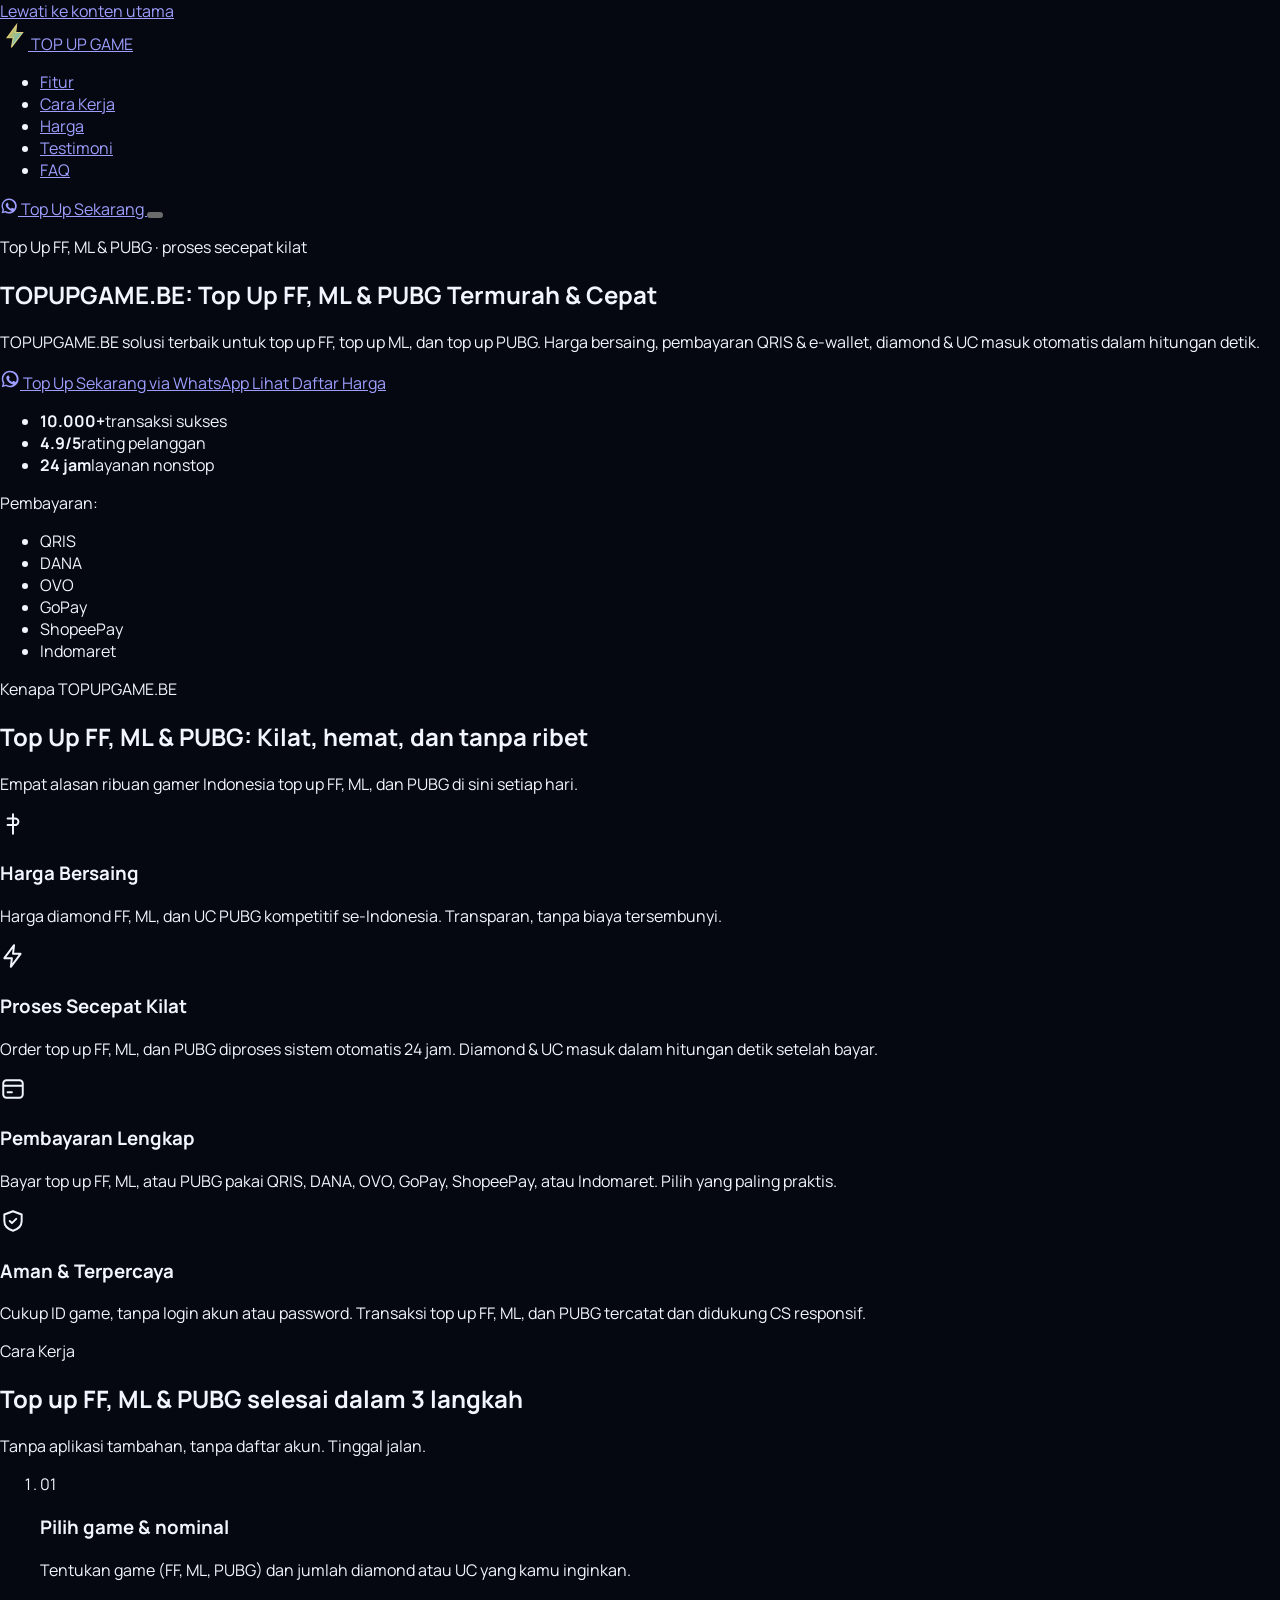
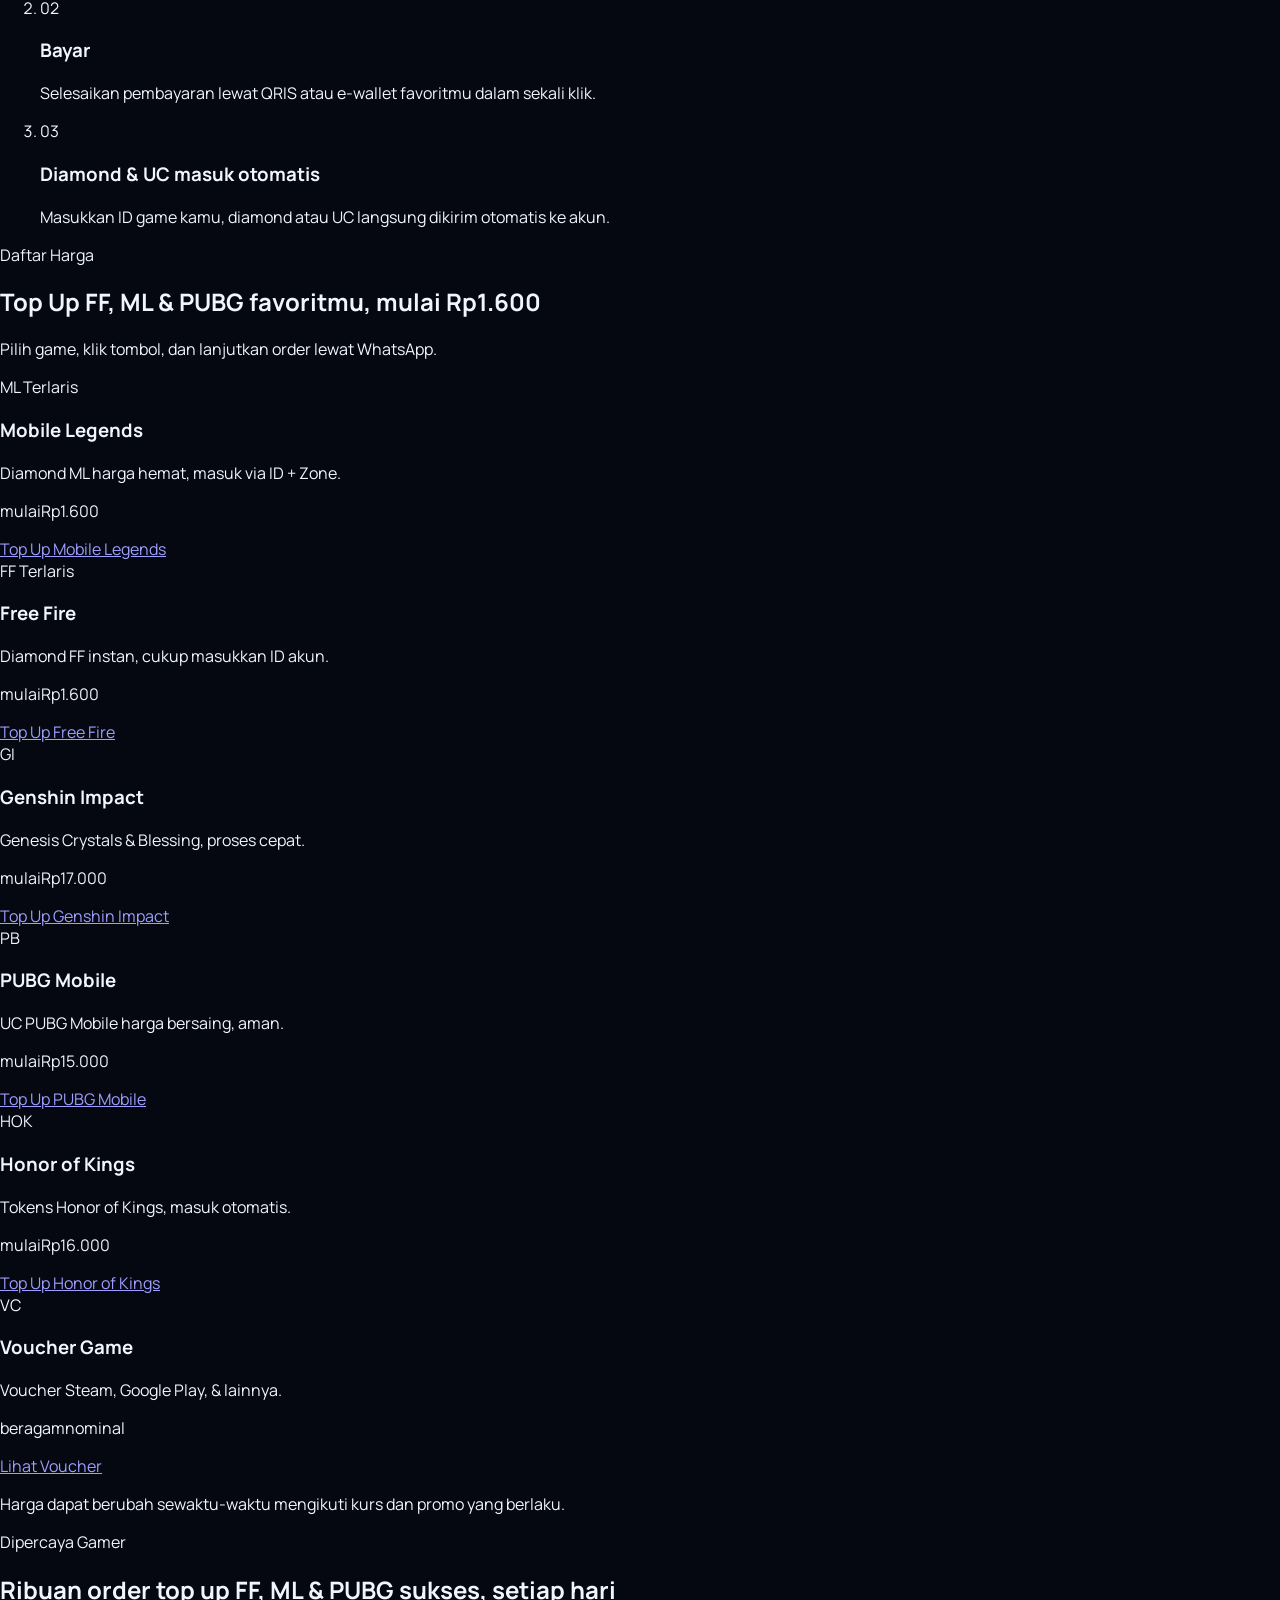
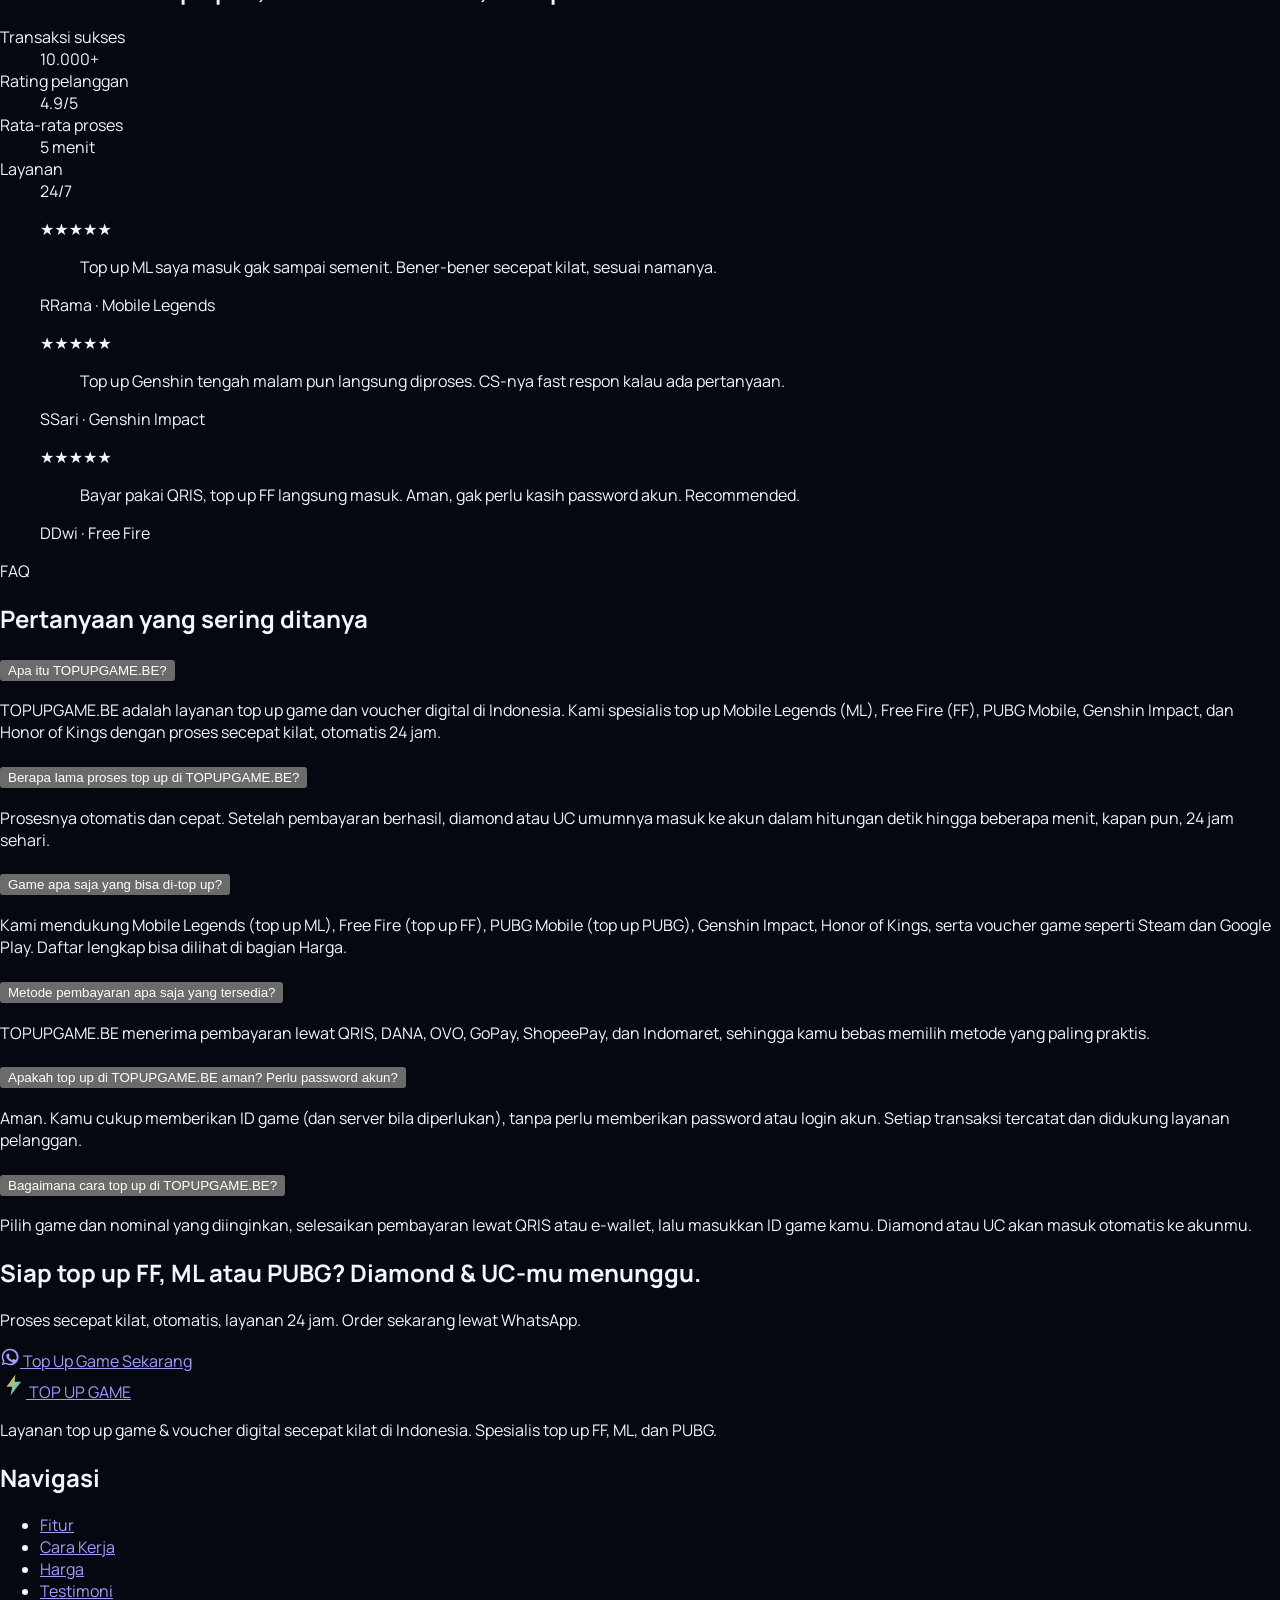
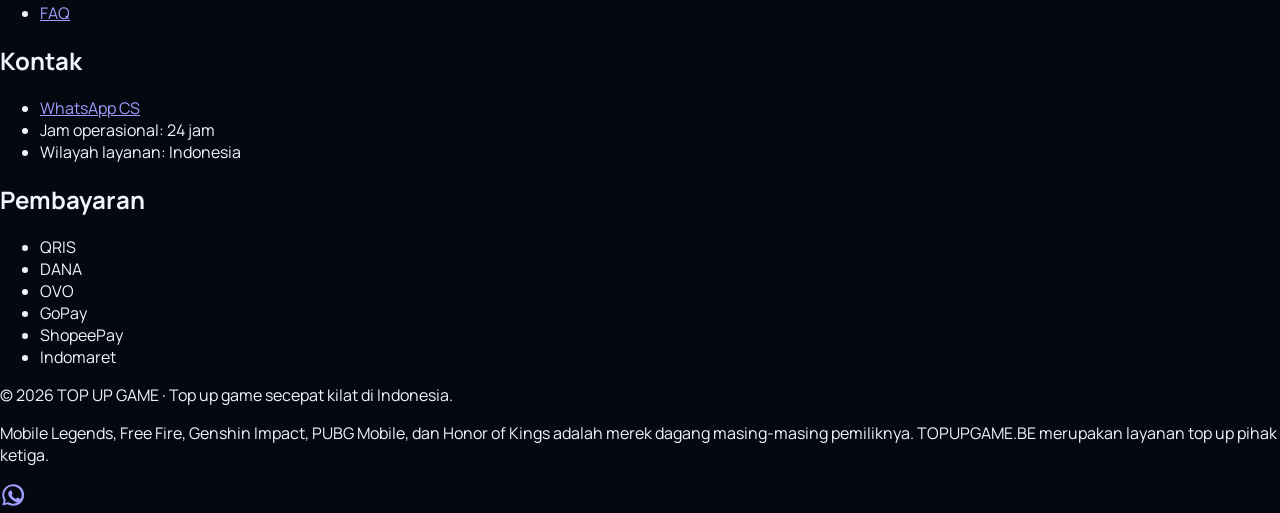
==== index.html @ 040658fe "Update index.html" ====
<!DOCTYPE html>
<html lang="id">
<head>
<meta charset="UTF-8">
  <!-- viewport: device-width + initial-scale, JANGAN matikan zoom (aksesibilitas WCAG) -->
<meta name="viewport" content="width=device-width, initial-scale=1">
<meta name="google-site-verification" content="pQsk1CrYvenxKP0IJKr5Xg_Nuo-HlM347ryx0_8TrMs" />
<!-- ===================== META SEO INTI ===================== -->
<title>TopUpGame: Situs Top Up Voucher Saldo Game Legal dan Terpercaya Se-Indonesia</title>
<meta name="description" content="TopUpGame adalah situs top up voucher dan saldo game legal, murah, dan terpercaya di Indonesia. Proses otomatis 24 jam, instan, dan 100% amanah. Yuk, top up sekarang! Top up sekarang!">
<link rel="canonical" href="https://www.topupgame.be/">
<!-- Robots: CUKUP SATU baris agar tidak bentrok -->
<meta name="robots" content="index, follow, max-snippet:-1, max-image-preview:large, max-video-preview:-1">
<!-- Bahasa & alternatif (id-ID) -->
<link rel="alternate" hreflang="id-ID" href="https://www.topupgame.be/">
<link rel="alternate" hreflang="x-default" href="https://www.topupgame.be/">
<meta name="author" content="TOPUPGAME.BE">
<meta name="theme-color" content="#050810">
<!-- ===================== OPEN GRAPH ===================== -->
<meta property="og:type" content="website">
<meta property="og:site_name" content="TOPUPGAME.BE">
<meta property="og:locale" content="id_ID">
<meta property="og:title" content="TopUpGame: Situs Top Up Voucher Saldo Game Legal dan Terpercaya Se-Indonesia">
<meta property="og:description" content="TopUpGame adalah situs top up voucher dan saldo game legal, murah, dan terpercaya di Indonesia. Proses otomatis 24 jam, instan, dan 100% amanah. Yuk, top up sekarang!">
<meta property="og:url" content="https://www.topupgame.be/">
<meta property="og:image" content="https://www.topupgame.be/og-image.jpg"><!-- TODO: unggah 1200×630 -->
<meta property="og:image:width" content="1200">
<meta property="og:image:height" content="630">
<meta property="og:image:alt" content="TOPUPGAME.BE — Top Up FF, ML & PUBG Termurah">
<!-- ===================== TWITTER CARD ===================== -->
<meta name="twitter:card" content="summary_large_image">
<meta name="twitter:title" content="TopUpGame: Situs Top Up Voucher Saldo Game Legal dan Terpercaya Se-Indonesia">
<meta name="twitter:description" content="TopUpGame adalah situs top up voucher dan saldo game legal, murah, dan terpercaya di Indonesia. Proses otomatis 24 jam, instan, dan 100% amanah. Yuk, top up sekarang!">
<meta name="twitter:image" content="https://www.topupgame.be/og-image.jpg">
<!-- ===================== FONTS (preconnect + display=swap untuk CWV) ===================== -->
<link rel="preconnect" href="https://fonts.googleapis.com">
<link rel="preconnect" href="https://fonts.gstatic.com" crossorigin>
<link rel="stylesheet" href="https://fonts.googleapis.com/css2?family=Manrope:wght@400;600;800&family=Sora:wght@500;700&display=swap">
<!-- ===================== FAVICON (SVG inline, ringan) ===================== -->
<link rel="icon" href="data:image/svg+xml,%3Csvg xmlns='http://www.w3.org/2000/svg' viewBox='0 0 32 32'%3E%3Crect width='32' height='32' rx='8' fill='%23050810'/%3E%3Cpath d='M18 4 8 18h6l-2 10 12-16h-7z' fill='%23FBBF24'/%3E%3C/svg%3E">
<!--
  Inline style minimal HANYA untuk mencegah "white flash" sebelum style.css
  selesai dimuat (background gelap + fallback font). Bukan critical CSS penuh.
-->
<style>:root{color-scheme:dark}html{background:#050810}body{margin:0;background:#050810;color:#F1F5FF;font-family:"Manrope",system-ui,-apple-system,"Segoe UI",Roboto,sans-serif}</style>
<link rel="stylesheet" href="style-game.css">
<!-- ===================== STRUCTURED DATA (JSON-LD @graph) ===================== -->
<script type="application/ld+json">
{
  "@context": "https://schema.org",
  "@graph": [
    {
      "@type": "Organization",
      "@id": "https://www.topupgame.be/#organization",
      "name": "TOP UP GAME",
      "url": "https://www.topupgame.be/",
      "description": "Layanan top up game secepat kilat di Indonesia. Spesialis top up FF, top up ML, dan top up PUBG.",
      "logo": {
        "@type": "ImageObject",
        "url": "https://www.topupgame.be/og-image.jpg"
      },
      "areaServed": "ID",
      "contactPoint": {
        "@type": "ContactPoint",
        "contactType": "customer service",
        "telephone": "+6281237574488",
        "availableLanguage": ["id"],
        "areaServed": "ID"
      }
    },
    {
      "@type": "WebSite",
      "@id": "https://www.topupgame.be/#website",
      "url": "https://www.topupgame.be/",
      "name": "TOP UP GAME",
      "inLanguage": "id-ID",
      "publisher": { "@id": "https://www.topupgame.be/#organization" }
    },
    {
      "@type": "Service",
      "@id": "https://www.topupgame.be/#service",
      "serviceType": "Top up game & voucher digital",
      "name": "Layanan Top Up Game Kilat",
      "provider": { "@id": "https://www.topupgame.be/#organization" },
      "areaServed": { "@type": "Country", "name": "Indonesia" },
      "availableChannel": {
        "@type": "ServiceChannel",
        "serviceUrl": "https://www.topupgame.be/",
        "availableLanguage": "id"
      },
      "offers": {
        "@type": "AggregateOffer",
        "priceCurrency": "IDR",
        "lowPrice": "1600",
        "offerCount": "6",
        "availability": "https://schema.org/InStock"
      }
    },
    {
      "@type": "BreadcrumbList",
      "@id": "https://www.topupgame.be/#breadcrumb",
      "itemListElement": [
        {
          "@type": "ListItem",
          "position": 1,
          "name": "Beranda",
          "item": "https://www.topupgame.be/"
        }
      ]
    },
    {
      "@type": "FAQPage",
      "@id": "https://www.topupgame.be/#faq",
      "mainEntity": [
        {
          "@type": "Question",
          "name": "Apa itu TOPUPGAME.BE?",
          "acceptedAnswer": {
            "@type": "Answer",
            "text": "TOPUPGAME.BE adalah layanan top up game dan voucher digital di Indonesia. Kami spesialis top up Mobile Legends (ML), Free Fire (FF), PUBG Mobile, Genshin Impact, dan Honor of Kings dengan proses secepat kilat, otomatis 24 jam."
          }
        },
        {
          "@type": "Question",
          "name": "Berapa lama proses top up di TOPUPGAME.BE?",
          "acceptedAnswer": {
            "@type": "Answer",
            "text": "Prosesnya otomatis dan cepat. Setelah pembayaran berhasil, diamond atau UC umumnya masuk ke akun dalam hitungan detik hingga beberapa menit, kapan pun, 24 jam sehari."
          }
        },
        {
          "@type": "Question",
          "name": "Game apa saja yang bisa di-top up?",
          "acceptedAnswer": {
            "@type": "Answer",
            "text": "Kami mendukung Mobile Legends (top up ML), Free Fire (top up FF), PUBG Mobile (top up PUBG), Genshin Impact, Honor of Kings, serta voucher game seperti Steam dan Google Play. Daftar lengkap bisa dilihat di bagian Harga."
          }
        },
        {
          "@type": "Question",
          "name": "Metode pembayaran apa saja yang tersedia?",
          "acceptedAnswer": {
            "@type": "Answer",
            "text": "TOPUPGAME.BE menerima pembayaran lewat QRIS, DANA, OVO, GoPay, ShopeePay, dan Indomaret, sehingga kamu bebas memilih metode yang paling praktis."
          }
        },
        {
          "@type": "Question",
          "name": "Apakah top up di TOPUPGAME.BE aman? Perlu password akun?",
          "acceptedAnswer": {
            "@type": "Answer",
            "text": "Aman. Kamu cukup memberikan ID game (dan server bila diperlukan), tanpa perlu memberikan password atau login akun. Setiap transaksi tercatat dan didukung layanan pelanggan."
          }
        },
        {
          "@type": "Question",
          "name": "Bagaimana cara top up di TOPUPGAME.BE?",
          "acceptedAnswer": {
            "@type": "Answer",
            "text": "Pilih game dan nominal yang diinginkan, selesaikan pembayaran lewat QRIS atau e-wallet, lalu masukkan ID game kamu. Diamond atau UC akan masuk otomatis ke akunmu."
          }
        }
      ]
    }
  ]
}
</script>
</head>
<body>
<!-- Skip link: elemen fokus pertama untuk pengguna keyboard -->
<a class="skip-link" href="#main">Lewati ke konten utama</a>
<!-- Latar belakang dekoratif: gradient mesh (aria-hidden, bukan konten) -->
<div class="bg-mesh" aria-hidden="true">
  <span class="blob blob-1"></span>
  <span class="blob blob-2"></span>
  <span class="blob blob-3"></span>
  <span class="grid-overlay"></span>
</div>
<!-- ============================ HEADER / NAV ============================ -->
<header class="site-header" id="top">
  <div class="container nav-wrap">
    <a class="brand" href="#top" aria-label="TOP UP GAME — beranda">
      <span class="brand-mark" aria-hidden="true">
        <svg viewBox="0 0 32 32" width="28" height="28" focusable="false">
          <path d="M19 3 8 18h7l-2 11 13-17h-8z" fill="url(#bm)"></path>
          <path d="M19 3 8 18h7l-2 11 13-17h-8z" fill="none" stroke="#FDE68A" stroke-width="1.2" opacity=".8"></path>
          <defs>
            <linearGradient id="bm" x1="0" y1="0" x2="1" y2="1">
              <stop offset="0" stop-color="#FBBF24"></stop>
              <stop offset="1" stop-color="#38BDF8"></stop>
            </linearGradient>
          </defs>
        </svg>
      </span>
      <span class="brand-name">TOP UP <span class="brand-accent">GAME</span></span>
    </a>
    <nav class="nav" aria-label="Navigasi utama">
      <ul class="nav-list" id="nav-list">
        <li><a href="#fitur">Fitur</a></li>
        <li><a href="#cara-kerja">Cara Kerja</a></li>
        <li><a href="#harga">Harga</a></li>
        <li><a href="#testimoni">Testimoni</a></li>
        <li><a href="#faq">FAQ</a></li>
      </ul>
    </nav>
    <a class="btn btn-primary nav-cta"
       href="https://www.topupgame.be/"
       target="_blank" rel="noopener">
      <svg class="ico" viewBox="0 0 24 24" width="18" height="18" aria-hidden="true" focusable="false">
        <path fill="currentColor" d="M12 2a10 10 0 0 0-8.6 15l-1.3 4.8 4.9-1.3A10 10 0 1 0 12 2zm0 2a8 8 0 1 1-4.2 14.8l-.3-.2-2.9.8.8-2.8-.2-.3A8 8 0 0 1 12 4zm-2.7 4.1c-.2 0-.5.1-.7.4-.3.3-1 1-1 2.3s1 2.7 1.1 2.9c.2.2 2 3.1 4.9 4.2 2.4.9 2.9.7 3.4.7.5-.1 1.6-.7 1.9-1.4.2-.7.2-1.2.1-1.4-.1-.1-.3-.2-.6-.4l-2-1c-.3-.1-.5-.2-.7.1l-.7.9c-.1.2-.3.2-.5.1-.3-.1-1.2-.4-2.2-1.4-.8-.7-1.4-1.6-1.5-1.9-.1-.3 0-.4.1-.5l.4-.5c.1-.2.2-.3.3-.5 0-.2 0-.4-.1-.5l-.9-2.1c-.2-.5-.4-.4-.6-.4h-.5z"></path>
      </svg>
      Top Up Sekarang
    </a>
    <!-- Tombol hamburger (mobile) -->
    <button class="nav-toggle" id="nav-toggle" aria-label="Buka menu" aria-expanded="false" aria-controls="mobile-menu">
      <span class="bar"></span><span class="bar"></span><span class="bar"></span>
    </button>
  </div>
</header>
<!-- Menu overlay mobile -->
<div class="mobile-menu" id="mobile-menu" hidden>
  <nav aria-label="Navigasi mobile">
    <ul>
      <li><a href="#fitur">Fitur</a></li>
      <li><a href="#cara-kerja">Cara Kerja</a></li>
      <li><a href="#harga">Harga</a></li>
      <li><a href="#testimoni">Testimoni</a></li>
      <li><a href="#faq">FAQ</a></li>
    </ul>
    <a class="btn btn-primary btn-block"
       href="#harga"
       target="_blank" rel="noopener">Top Up via WhatsApp</a>
  </nav>
</div>
<main id="main">
  <!-- ============================ HERO ============================ -->
  <section class="hero" aria-labelledby="hero-title">
    <div class="container hero-grid">
      <div class="hero-copy" data-reveal>
        <p class="eyebrow"><span class="dot"></span>Top Up FF, ML & PUBG · proses secepat kilat</p>
        <h1 id="hero-title">TOPUPGAME.BE: Top Up FF, ML & PUBG <span class="grad-text">Termurah & Cepat</span></h1>
        <p class="lead">TOPUPGAME.BE solusi terbaik untuk top up FF, top up ML, dan top up PUBG. Harga bersaing, pembayaran QRIS &amp; e-wallet, diamond & UC masuk otomatis dalam hitungan detik.</p>
        <div class="hero-cta">
          <a class="btn btn-primary btn-lg"
             href="#harga"
             target="_blank" rel="noopener">
            <svg class="ico" viewBox="0 0 24 24" width="20" height="20" aria-hidden="true" focusable="false">
              <path fill="currentColor" d="M12 2a10 10 0 0 0-8.6 15l-1.3 4.8 4.9-1.3A10 10 0 1 0 12 2zm0 2a8 8 0 1 1-4.2 14.8l-.3-.2-2.9.8.8-2.8-.2-.3A8 8 0 0 1 12 4zm-2.7 4.1c-.2 0-.5.1-.7.4-.3.3-1 1-1 2.3s1 2.7 1.1 2.9c.2.2 2 3.1 4.9 4.2 2.4.9 2.9.7 3.4.7.5-.1 1.6-.7 1.9-1.4.2-.7.2-1.2.1-1.4-.1-.1-.3-.2-.6-.4l-2-1c-.3-.1-.5-.2-.7.1l-.7.9c-.1.2-.3.2-.5.1-.3-.1-1.2-.4-2.2-1.4-.8-.7-1.4-1.6-1.5-1.9-.1-.3 0-.4.1-.5l.4-.5c.1-.2.2-.3.3-.5 0-.2 0-.4-.1-.5l-.9-2.1c-.2-.5-.4-.4-.6-.4h-.5z"></path>
            </svg>
            Top Up Sekarang via WhatsApp
          </a>
          <a class="btn btn-ghost btn-lg" href="#harga">Lihat Daftar Harga</a>
        </div>
        <ul class="hero-trust" aria-label="Bukti kepercayaan">
          <li><strong>10.000+</strong><span>transaksi sukses</span></li>
          <li><strong>4.9/5</strong><span>rating pelanggan</span></li>
          <li><strong>24 jam</strong><span>layanan nonstop</span></li>
        </ul>
      </div>
      <!-- SIGNATURE: petir neon + cincin energi (CSS 3D, dekoratif) -->
      <div class="hero-visual" aria-hidden="true">
        <div class="bolt-stage" id="bolt-stage">
          <div class="bolt-halo"></div>
          <div class="bolt-tilt" id="bolt-tilt">
            <div class="orbit">
              <span class="ring ring-a"></span>
              <span class="ring ring-b"></span>
            </div>
            <div class="bolt">
              <span class="facet facet-core"></span>
              <span class="facet facet-left"></span>
              <span class="facet facet-right"></span>
              <span class="shine"></span>
            </div>
            <span class="spark s1"></span>
            <span class="spark s2"></span>
            <span class="spark s3"></span>
            <span class="spark s4"></span>
          </div>
        </div>
      </div>
    </div>
    <!-- Baris metode pembayaran -->
    <div class="container payment-strip" data-reveal>
      <span class="pay-label">Pembayaran:</span>
      <ul class="pay-list">
        <li>QRIS</li><li>DANA</li><li>OVO</li><li>GoPay</li><li>ShopeePay</li><li>Indomaret</li>
      </ul>
    </div>
  </section>
  <!-- ============================ FITUR ============================ -->
  <section class="section" id="fitur" aria-labelledby="fitur-title">
    <div class="container">
      <header class="section-head" data-reveal>
        <p class="eyebrow"><span class="dot"></span>Kenapa TOPUPGAME.BE</p>
        <h2 id="fitur-title">Top Up FF, ML & PUBG: Kilat, hemat, dan tanpa ribet</h2>
        <p class="section-sub">Empat alasan ribuan gamer Indonesia top up FF, ML, dan PUBG di sini setiap hari.</p>
      </header>
      <div class="grid features-grid">
        <article class="card tilt" data-reveal data-tilt>
          <span class="card-ico" aria-hidden="true">
            <svg viewBox="0 0 24 24" width="26" height="26" focusable="false"><path fill="none" stroke="currentColor" stroke-width="1.8" stroke-linecap="round" stroke-linejoin="round" d="M12 3v18M7 7h7a3 3 0 0 1 0 6H7m0 0h8"></path></svg>
          </span>
          <h3>Harga Bersaing</h3>
          <p>Harga diamond FF, ML, dan UC PUBG kompetitif se-Indonesia. Transparan, tanpa biaya tersembunyi.</p>
        </article>
        <article class="card tilt" data-reveal data-tilt>
          <span class="card-ico" aria-hidden="true">
            <svg viewBox="0 0 24 24" width="26" height="26" focusable="false"><path fill="none" stroke="currentColor" stroke-width="1.8" stroke-linecap="round" stroke-linejoin="round" d="M13 2 4 14h7l-1 8 9-12h-7z"></path></svg>
          </span>
          <h3>Proses Secepat Kilat</h3>
          <p>Order top up FF, ML, dan PUBG diproses sistem otomatis 24 jam. Diamond & UC masuk dalam hitungan detik setelah bayar.</p>
        </article>
        <article class="card tilt" data-reveal data-tilt>
          <span class="card-ico" aria-hidden="true">
            <svg viewBox="0 0 24 24" width="26" height="26" focusable="false"><path fill="none" stroke="currentColor" stroke-width="1.8" stroke-linecap="round" stroke-linejoin="round" d="M3 9h18M7 15h4M6 4h12a3 3 0 0 1 3 3v10a3 3 0 0 1-3 3H6a3 3 0 0 1-3-3V7a3 3 0 0 1 3-3z"></path></svg>
          </span>
          <h3>Pembayaran Lengkap</h3>
          <p>Bayar top up FF, ML, atau PUBG pakai QRIS, DANA, OVO, GoPay, ShopeePay, atau Indomaret. Pilih yang paling praktis.</p>
        </article>
        <article class="card tilt" data-reveal data-tilt>
          <span class="card-ico" aria-hidden="true">
            <svg viewBox="0 0 24 24" width="26" height="26" focusable="false"><path fill="none" stroke="currentColor" stroke-width="1.8" stroke-linecap="round" stroke-linejoin="round" d="M12 3 4 6v6c0 4.5 3.4 7.6 8 9 4.6-1.4 8-4.5 8-9V6z"></path><path fill="none" stroke="currentColor" stroke-width="1.8" stroke-linecap="round" stroke-linejoin="round" d="m9 12 2 2 4-4"></path></svg>
          </span>
          <h3>Aman &amp; Terpercaya</h3>
          <p>Cukup ID game, tanpa login akun atau password. Transaksi top up FF, ML, dan PUBG tercatat dan didukung CS responsif.</p>
        </article>
      </div>
    </div>
  </section>
  <!-- ============================ CARA KERJA ============================ -->
  <!-- Urutan nyata (langkah 1→3) → penomoran 01/02/03 memang bermakna di sini -->
  <section class="section section-alt" id="cara-kerja" aria-labelledby="cara-title">
    <div class="container">
      <header class="section-head" data-reveal>
        <p class="eyebrow"><span class="dot"></span>Cara Kerja</p>
        <h2 id="cara-title">Top up FF, ML & PUBG selesai dalam 3 langkah</h2>
        <p class="section-sub">Tanpa aplikasi tambahan, tanpa daftar akun. Tinggal jalan.</p>
      </header>
      <ol class="steps" role="list">
        <li class="step" data-reveal>
          <span class="step-num">01</span>
          <h3>Pilih game &amp; nominal</h3>
          <p>Tentukan game (FF, ML, PUBG) dan jumlah diamond atau UC yang kamu inginkan.</p>
        </li>
        <li class="step" data-reveal>
          <span class="step-num">02</span>
          <h3>Bayar</h3>
          <p>Selesaikan pembayaran lewat QRIS atau e-wallet favoritmu dalam sekali klik.</p>
        </li>
        <li class="step" data-reveal>
          <span class="step-num">03</span>
          <h3>Diamond & UC masuk otomatis</h3>
          <p>Masukkan ID game kamu, diamond atau UC langsung dikirim otomatis ke akun.</p>
        </li>
      </ol>
    </div>
  </section>
  <!-- ============================ HARGA ============================ -->
  <section class="section" id="harga" aria-labelledby="harga-title">
    <div class="container">
      <header class="section-head" data-reveal>
        <p class="eyebrow"><span class="dot"></span>Daftar Harga</p>
        <h2 id="harga-title">Top Up FF, ML & PUBG favoritmu, mulai Rp1.600</h2>
        <p class="section-sub">Pilih game, klik tombol, dan lanjutkan order lewat WhatsApp.</p>
      </header>
      <div class="grid price-grid">
        <article class="price-card tilt" data-reveal data-tilt>
          <div class="price-top">
            <span class="game-tile gt-ml" aria-hidden="true">ML</span>
            <span class="badge-hot">Terlaris</span>
          </div>
          <h3>Mobile Legends</h3>
          <p class="price-note">Diamond ML harga hemat, masuk via ID + Zone.</p>
          <p class="price"><span class="price-from">mulai</span><span class="price-num">Rp1.600</span></p>
          <a class="btn btn-soft btn-block" href="https://www.topupgame.be/?text=Halo%20Top%20Up%20Game%2C%20saya%20mau%20top%20up%20Mobile%20Legends." target="_blank" rel="noopener">Top Up Mobile Legends</a>
        </article>
        <article class="price-card tilt" data-reveal data-tilt>
          <div class="price-top">
            <span class="game-tile gt-ff" aria-hidden="true">FF</span>
            <span class="badge-hot">Terlaris</span>
          </div>
          <h3>Free Fire</h3>
          <p class="price-note">Diamond FF instan, cukup masukkan ID akun.</p>
          <p class="price"><span class="price-from">mulai</span><span class="price-num">Rp1.600</span></p>
          <a class="btn btn-soft btn-block" href="https://www.topupgame.be/?text=Halo%20Top%20Up%20Game%2C%20saya%20mau%20top%20up%20Free%20Fire." target="_blank" rel="noopener">Top Up Free Fire</a>
        </article>
        <article class="price-card tilt" data-reveal data-tilt>
          <div class="price-top">
            <span class="game-tile gt-gi" aria-hidden="true">GI</span>
          </div>
          <h3>Genshin Impact</h3>
          <p class="price-note">Genesis Crystals &amp; Blessing, proses cepat.</p>
          <p class="price"><span class="price-from">mulai</span><span class="price-num">Rp17.000</span></p>
          <a class="btn btn-soft btn-block" href="https://www.topupgame.be/?text=Halo%20Top%20Up%20Game%2C%20saya%20mau%20top%20up%20Genshin%20Impact." target="_blank" rel="noopener">Top Up Genshin Impact</a>
        </article>
        <article class="price-card tilt" data-reveal data-tilt>
          <div class="price-top">
            <span class="game-tile gt-pb" aria-hidden="true">PB</span>
          </div>
          <h3>PUBG Mobile</h3>
          <p class="price-note">UC PUBG Mobile harga bersaing, aman.</p>
          <p class="price"><span class="price-from">mulai</span><span class="price-num">Rp15.000</span></p>
          <a class="btn btn-soft btn-block" href="https://www.topupgame.be/?text=Halo%20Top%20Up%20Game%2C%20saya%20mau%20top%20up%20PUBG%20Mobile." target="_blank" rel="noopener">Top Up PUBG Mobile</a>
        </article>
        <article class="price-card tilt" data-reveal data-tilt>
          <div class="price-top">
            <span class="game-tile gt-hok" aria-hidden="true">HOK</span>
          </div>
          <h3>Honor of Kings</h3>
          <p class="price-note">Tokens Honor of Kings, masuk otomatis.</p>
          <p class="price"><span class="price-from">mulai</span><span class="price-num">Rp16.000</span></p>
          <a class="btn btn-soft btn-block" href="https://www.topupgame.be/?text=Halo%20Top%20Up%20Game%2C%20saya%20mau%20top%20up%20Honor%20of%20Kings." target="_blank" rel="noopener">Top Up Honor of Kings</a>
        </article>
        <article class="price-card tilt" data-reveal data-tilt>
          <div class="price-top">
            <span class="game-tile gt-vc" aria-hidden="true">VC</span>
          </div>
          <h3>Voucher Game</h3>
          <p class="price-note">Voucher Steam, Google Play, &amp; lainnya.</p>
          <p class="price"><span class="price-from">beragam</span><span class="price-num">nominal</span></p>
          <a class="btn btn-soft btn-block" href="https://www.topupgame.be/?text=Halo%20Top%20Up%20Game%2C%20saya%20mau%20beli%20voucher%20game." target="_blank" rel="noopener">Lihat Voucher</a>
        </article>
      </div>
      <p class="price-disclaimer">Harga dapat berubah sewaktu-waktu mengikuti kurs dan promo yang berlaku.</p>
    </div>
  </section>
  <!-- ============================ TESTIMONI / TRUST ============================ -->
  <section class="section section-alt" id="testimoni" aria-labelledby="testi-title">
    <div class="container">
      <header class="section-head" data-reveal>
        <p class="eyebrow"><span class="dot"></span>Dipercaya Gamer</p>
        <h2 id="testi-title">Ribuan order top up FF, ML & PUBG sukses, setiap hari</h2>
      </header>
      <!-- Statistik kepercayaan (E-E-A-T) -->
      <dl class="stats" data-reveal>
        <div class="stat"><dt>Transaksi sukses</dt><dd>10.000+</dd></div>
        <div class="stat"><dt>Rating pelanggan</dt><dd>4.9/5</dd></div>
        <div class="stat"><dt>Rata-rata proses</dt><dd>5 menit</dd></div>
        <div class="stat"><dt>Layanan</dt><dd>24/7</dd></div>
      </dl>
      <div class="grid testi-grid">
        <figure class="testi" data-reveal>
          <div class="stars" aria-label="Rating 5 dari 5">★★★★★</div>
          <blockquote>Top up ML saya masuk gak sampai semenit. Bener-bener secepat kilat, sesuai namanya.</blockquote>
          <figcaption><span class="avatar" aria-hidden="true">R</span>Rama · Mobile Legends</figcaption>
        </figure>
        <figure class="testi" data-reveal>
          <div class="stars" aria-label="Rating 5 dari 5">★★★★★</div>
          <blockquote>Top up Genshin tengah malam pun langsung diproses. CS-nya fast respon kalau ada pertanyaan.</blockquote>
          <figcaption><span class="avatar" aria-hidden="true">S</span>Sari · Genshin Impact</figcaption>
        </figure>
        <figure class="testi" data-reveal>
          <div class="stars" aria-label="Rating 5 dari 5">★★★★★</div>
          <blockquote>Bayar pakai QRIS, top up FF langsung masuk. Aman, gak perlu kasih password akun. Recommended.</blockquote>
          <figcaption><span class="avatar" aria-hidden="true">D</span>Dwi · Free Fire</figcaption>
        </figure>
      </div>
    </div>
  </section>
  <!-- ============================ FAQ ============================ -->
  <section class="section" id="faq" aria-labelledby="faq-title">
    <div class="container container-narrow">
      <header class="section-head" data-reveal>
        <p class="eyebrow"><span class="dot"></span>FAQ</p>
        <h2 id="faq-title">Pertanyaan yang sering ditanya</h2>
      </header>
      <div class="faq-list">
        <div class="faq-item" data-reveal>
          <h3>
            <button type="button" class="faq-q" aria-expanded="false">
              <span>Apa itu TOPUPGAME.BE?</span>
              <span class="faq-icon" aria-hidden="true"></span>
            </button>
          </h3>
          <div class="faq-a"><p>TOPUPGAME.BE adalah layanan top up game dan voucher digital di Indonesia. Kami spesialis top up Mobile Legends (ML), Free Fire (FF), PUBG Mobile, Genshin Impact, dan Honor of Kings dengan proses secepat kilat, otomatis 24 jam.</p></div>
        </div>
        <div class="faq-item" data-reveal>
          <h3>
            <button type="button" class="faq-q" aria-expanded="false">
              <span>Berapa lama proses top up di TOPUPGAME.BE?</span>
              <span class="faq-icon" aria-hidden="true"></span>
            </button>
          </h3>
          <div class="faq-a"><p>Prosesnya otomatis dan cepat. Setelah pembayaran berhasil, diamond atau UC umumnya masuk ke akun dalam hitungan detik hingga beberapa menit, kapan pun, 24 jam sehari.</p></div>
        </div>
        <div class="faq-item" data-reveal>
          <h3>
            <button type="button" class="faq-q" aria-expanded="false">
              <span>Game apa saja yang bisa di-top up?</span>
              <span class="faq-icon" aria-hidden="true"></span>
            </button>
          </h3>
          <div class="faq-a"><p>Kami mendukung Mobile Legends (top up ML), Free Fire (top up FF), PUBG Mobile (top up PUBG), Genshin Impact, Honor of Kings, serta voucher game seperti Steam dan Google Play. Daftar lengkap bisa dilihat di bagian Harga.</p></div>
        </div>
        <div class="faq-item" data-reveal>
          <h3>
            <button type="button" class="faq-q" aria-expanded="false">
              <span>Metode pembayaran apa saja yang tersedia?</span>
              <span class="faq-icon" aria-hidden="true"></span>
            </button>
          </h3>
          <div class="faq-a"><p>TOPUPGAME.BE menerima pembayaran lewat QRIS, DANA, OVO, GoPay, ShopeePay, dan Indomaret, sehingga kamu bebas memilih metode yang paling praktis.</p></div>
        </div>
        <div class="faq-item" data-reveal>
          <h3>
            <button type="button" class="faq-q" aria-expanded="false">
              <span>Apakah top up di TOPUPGAME.BE aman? Perlu password akun?</span>
              <span class="faq-icon" aria-hidden="true"></span>
            </button>
          </h3>
          <div class="faq-a"><p>Aman. Kamu cukup memberikan ID game (dan server bila diperlukan), tanpa perlu memberikan password atau login akun. Setiap transaksi tercatat dan didukung layanan pelanggan.</p></div>
        </div>
        <div class="faq-item" data-reveal>
          <h3>
            <button type="button" class="faq-q" aria-expanded="false">
              <span>Bagaimana cara top up di TOPUPGAME.BE?</span>
              <span class="faq-icon" aria-hidden="true"></span>
            </button>
          </h3>
          <div class="faq-a"><p>Pilih game dan nominal yang diinginkan, selesaikan pembayaran lewat QRIS atau e-wallet, lalu masukkan ID game kamu. Diamond atau UC akan masuk otomatis ke akunmu.</p></div>
        </div>
      </div>
    </div>
  </section>
  <!-- ============================ CTA AKHIR ============================ -->
  <section class="section cta-band" aria-labelledby="cta-title">
    <div class="container cta-inner" data-reveal>
      <h2 id="cta-title">Siap top up FF, ML atau PUBG? Diamond & UC-mu menunggu.</h2>
      <p>Proses secepat kilat, otomatis, layanan 24 jam. Order sekarang lewat WhatsApp.</p>
      <a class="btn btn-primary btn-lg"
         href="https://www.topupgame.be/"
         target="_blank" rel="noopener">
        <svg class="ico" viewBox="0 0 24 24" width="20" height="20" aria-hidden="true" focusable="false">
          <path fill="currentColor" d="M12 2a10 10 0 0 0-8.6 15l-1.3 4.8 4.9-1.3A10 10 0 1 0 12 2zm0 2a8 8 0 1 1-4.2 14.8l-.3-.2-2.9.8.8-2.8-.2-.3A8 8 0 0 1 12 4zm-2.7 4.1c-.2 0-.5.1-.7.4-.3.3-1 1-1 2.3s1 2.7 1.1 2.9c.2.2 2 3.1 4.9 4.2 2.4.9 2.9.7 3.4.7.5-.1 1.6-.7 1.9-1.4.2-.7.2-1.2.1-1.4-.1-.1-.3-.2-.6-.4l-2-1c-.3-.1-.5-.2-.7.1l-.7.9c-.1.2-.3.2-.5.1-.3-.1-1.2-.4-2.2-1.4-.8-.7-1.4-1.6-1.5-1.9-.1-.3 0-.4.1-.5l.4-.5c.1-.2.2-.3.3-.5 0-.2 0-.4-.1-.5l-.9-2.1c-.2-.5-.4-.4-.6-.4h-.5z"></path>
        </svg>
        Top Up Game Sekarang
      </a>
    </div>
  </section>
</main>
<!-- ============================ FOOTER ============================ -->
<footer class="site-footer">
  <div class="container footer-grid">
    <div class="footer-brand">
      <a class="brand" href="#top" aria-label="TOP UP GAME — beranda">
        <span class="brand-mark" aria-hidden="true">
          <svg viewBox="0 0 32 32" width="26" height="26" focusable="false"><path d="M19 3 8 18h7l-2 11 13-17h-8z" fill="url(#bm2)"></path><defs><linearGradient id="bm2" x1="0" y1="0" x2="1" y2="1"><stop offset="0" stop-color="#FBBF24"></stop><stop offset="1" stop-color="#38BDF8"></stop></linearGradient></defs></svg>
        </span>
        <span class="brand-name">TOP UP <span class="brand-accent">GAME</span></span>
      </a>
      <p class="footer-desc">Layanan top up game &amp; voucher digital secepat kilat di Indonesia. Spesialis top up FF, ML, dan PUBG.</p>
    </div>
    <nav class="footer-col" aria-label="Tautan">
      <h2 class="footer-h">Navigasi</h2>
      <ul>
        <li><a href="#fitur">Fitur</a></li>
        <li><a href="#cara-kerja">Cara Kerja</a></li>
        <li><a href="#harga">Harga</a></li>
        <li><a href="#testimoni">Testimoni</a></li>
        <li><a href="#faq">FAQ</a></li>
      </ul>
    </nav>
    <div class="footer-col">
      <h2 class="footer-h">Kontak</h2>
      <ul>
        <!-- TODO: ganti nomor WhatsApp asli (juga di seluruh tombol di atas) -->
        <li><a href="https://www.topupgame.be/" target="_blank" rel="noopener">WhatsApp CS</a></li>
        <li>Jam operasional: 24 jam</li>
        <li>Wilayah layanan: Indonesia</li>
      </ul>
    </div>
    <div class="footer-col">
      <h2 class="footer-h">Pembayaran</h2>
      <ul class="footer-pay">
        <li>QRIS</li><li>DANA</li><li>OVO</li><li>GoPay</li><li>ShopeePay</li><li>Indomaret</li>
      </ul>
    </div>
  </div>
  <div class="container footer-bottom">
    <p>© <span id="year">2026</span> TOP UP GAME · Top up game secepat kilat di Indonesia.</p>
    <p class="footer-mini">Mobile Legends, Free Fire, Genshin Impact, PUBG Mobile, dan Honor of Kings adalah merek dagang masing-masing pemiliknya. TOPUPGAME.BE merupakan layanan top up pihak ketiga.</p>
  </div>
</footer>
<!-- Tombol WhatsApp mengambang -->
<a class="wa-fab"
   href="https://wa.me/6281237574488"
   target="_blank" rel="noopener" aria-label="Chat WhatsApp TOP UP GAME">
  <svg viewBox="0 0 24 24" width="26" height="26" aria-hidden="true" focusable="false">
    <path fill="currentColor" d="M12 2a10 10 0 0 0-8.6 15l-1.3 4.8 4.9-1.3A10 10 0 1 0 12 2zm0 2a8 8 0 1 1-4.2 14.8l-.3-.2-2.9.8.8-2.8-.2-.3A8 8 0 0 1 12 4zm-2.7 4.1c-.2 0-.5.1-.7.4-.3.3-1 1-1 2.3s1 2.7 1.1 2.9c.2.2 2 3.1 4.9 4.2 2.4.9 2.9.7 3.4.7.5-.1 1.6-.7 1.9-1.4.2-.7.2-1.2.1-1.4-.1-.1-.3-.2-.6-.4l-2-1c-.3-.1-.5-.2-.7.1l-.7.9c-.1.2-.3.2-.5.1-.3-.1-1.2-.4-2.2-1.4-.8-.7-1.4-1.6-1.5-1.9-.1-.3 0-.4.1-.5l.4-.5c.1-.2.2-.3.3-.5 0-.2 0-.4-.1-.5l-.9-2.1c-.2-.5-.4-.4-.6-.4h-.5z"></path>
  </svg>
</a>
<script src="scripts.js" defer></script>
<script type="module" src="https://static.cloudflareinsights.com/beacon.min.js/v4513226cdae34746b4dedf0b4dfa099e1781791509496" integrity="sha512-ZE9pZaUXND66v380QUtch/5sE9tPFh2zg45pR2PB0CVkCtOREv2AJKkSidISWkysEuQ0EH8faUU5du78bx87UQ==" data-cf-beacon='{"version":"2024.11.0","token":"618e9b8668354096bb17ca5cb03f0875","r":1}' crossorigin="anonymous"></script>
<script>(function(){function c(){var b=a.contentDocument||(a.contentWindow&&a.contentWindow.document);if(b){var d=b.createElement('script');d.innerHTML="window.__CF$cv$params={r:'a2af7c5159ea447c',t:'MTc4NjcwNTUzOA=='};var a=document.createElement('script');a.src='/cdn-cgi/challenge-platform/scripts/jsd/main.js';document.getElementsByTagName('head')[0].appendChild(a);";b.getElementsByTagName('head')[0].appendChild(d)}}if(document.body){var a=document.createElement('iframe');a.height=1;a.width=1;a.style.position='absolute';a.style.top=0;a.style.left=0;a.style.border='none';a.style.visibility='hidden';document.body.appendChild(a);if('loading'!==document.readyState)c();else if(window.addEventListener)document.addEventListener('DOMContentLoaded',c);else{var e=document.onreadystatechange||function(){};document.onreadystatechange=function(b){e(b);'loading'!==document.readyState&&(document.onreadystatechange=e,c())}}}})();</script><script type="module" src="https://static.cloudflareinsights.com/beacon.min.js/v3d52b47920f24c319d37e2661827c42b1787588026925" integrity="sha512-d9sL6GJLXn6fInD1+TVXhTcQOsmxeHfmHAvwGDIxp5TO+uo1fiWW7mHomMj4MLRlCsJDTqXzWLHJFFlPCEIj/A==" data-cf-beacon='{"version":"2024.11.0","token":"618e9b8668354096bb17ca5cb03f0875","r":1}' crossorigin="anonymous"></script>
</body>
</html>
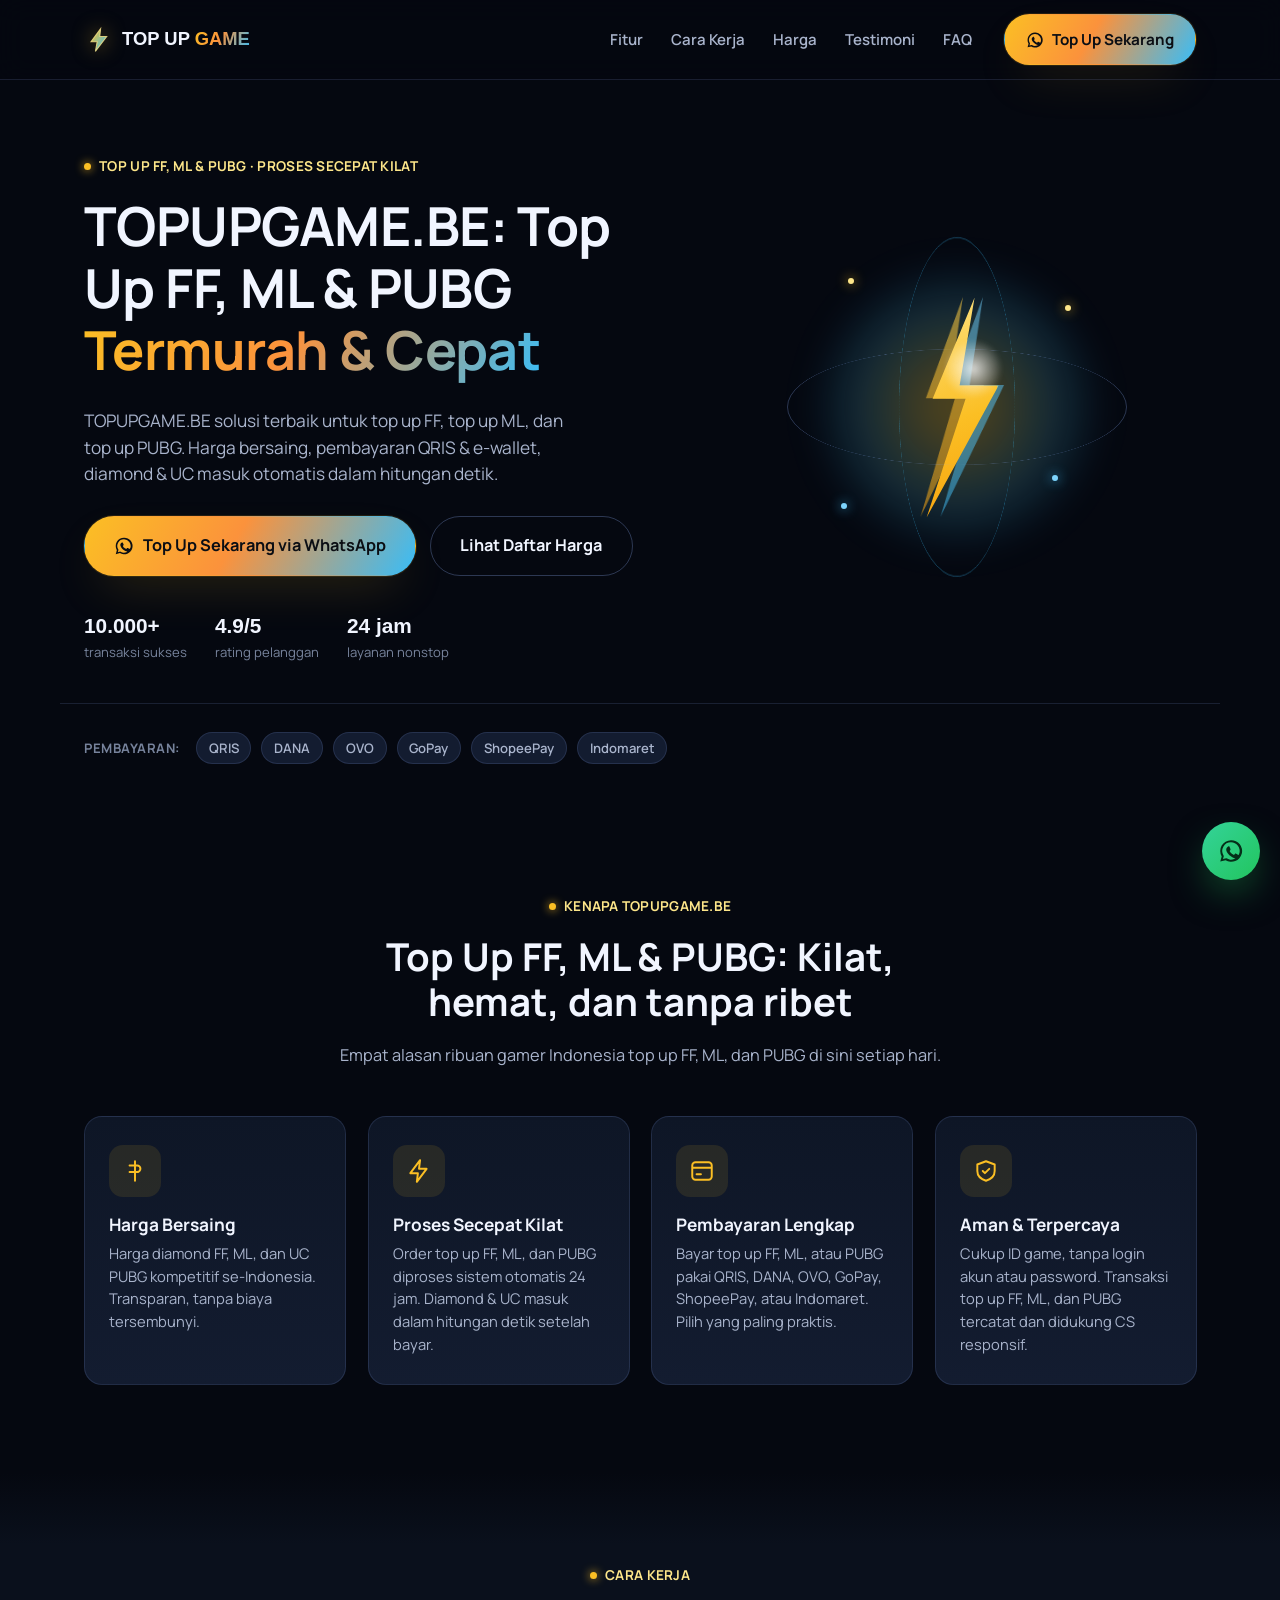
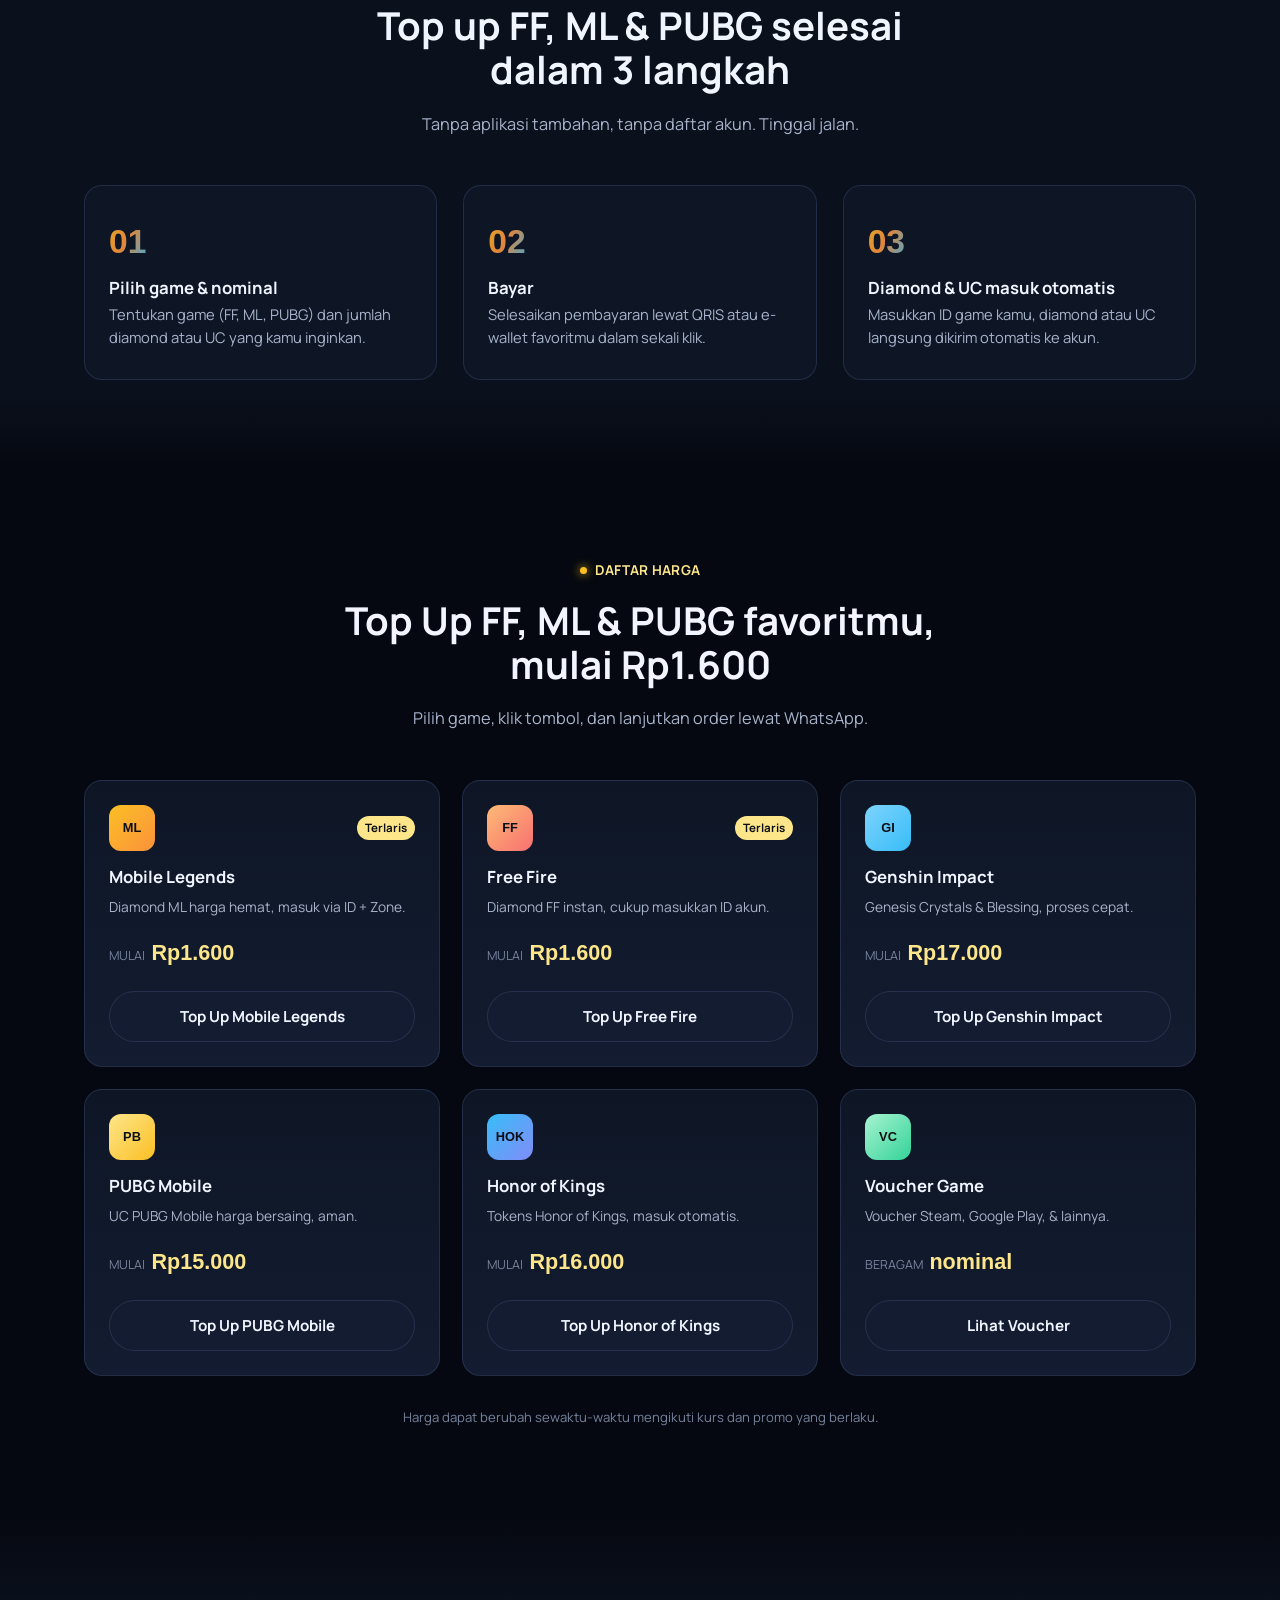
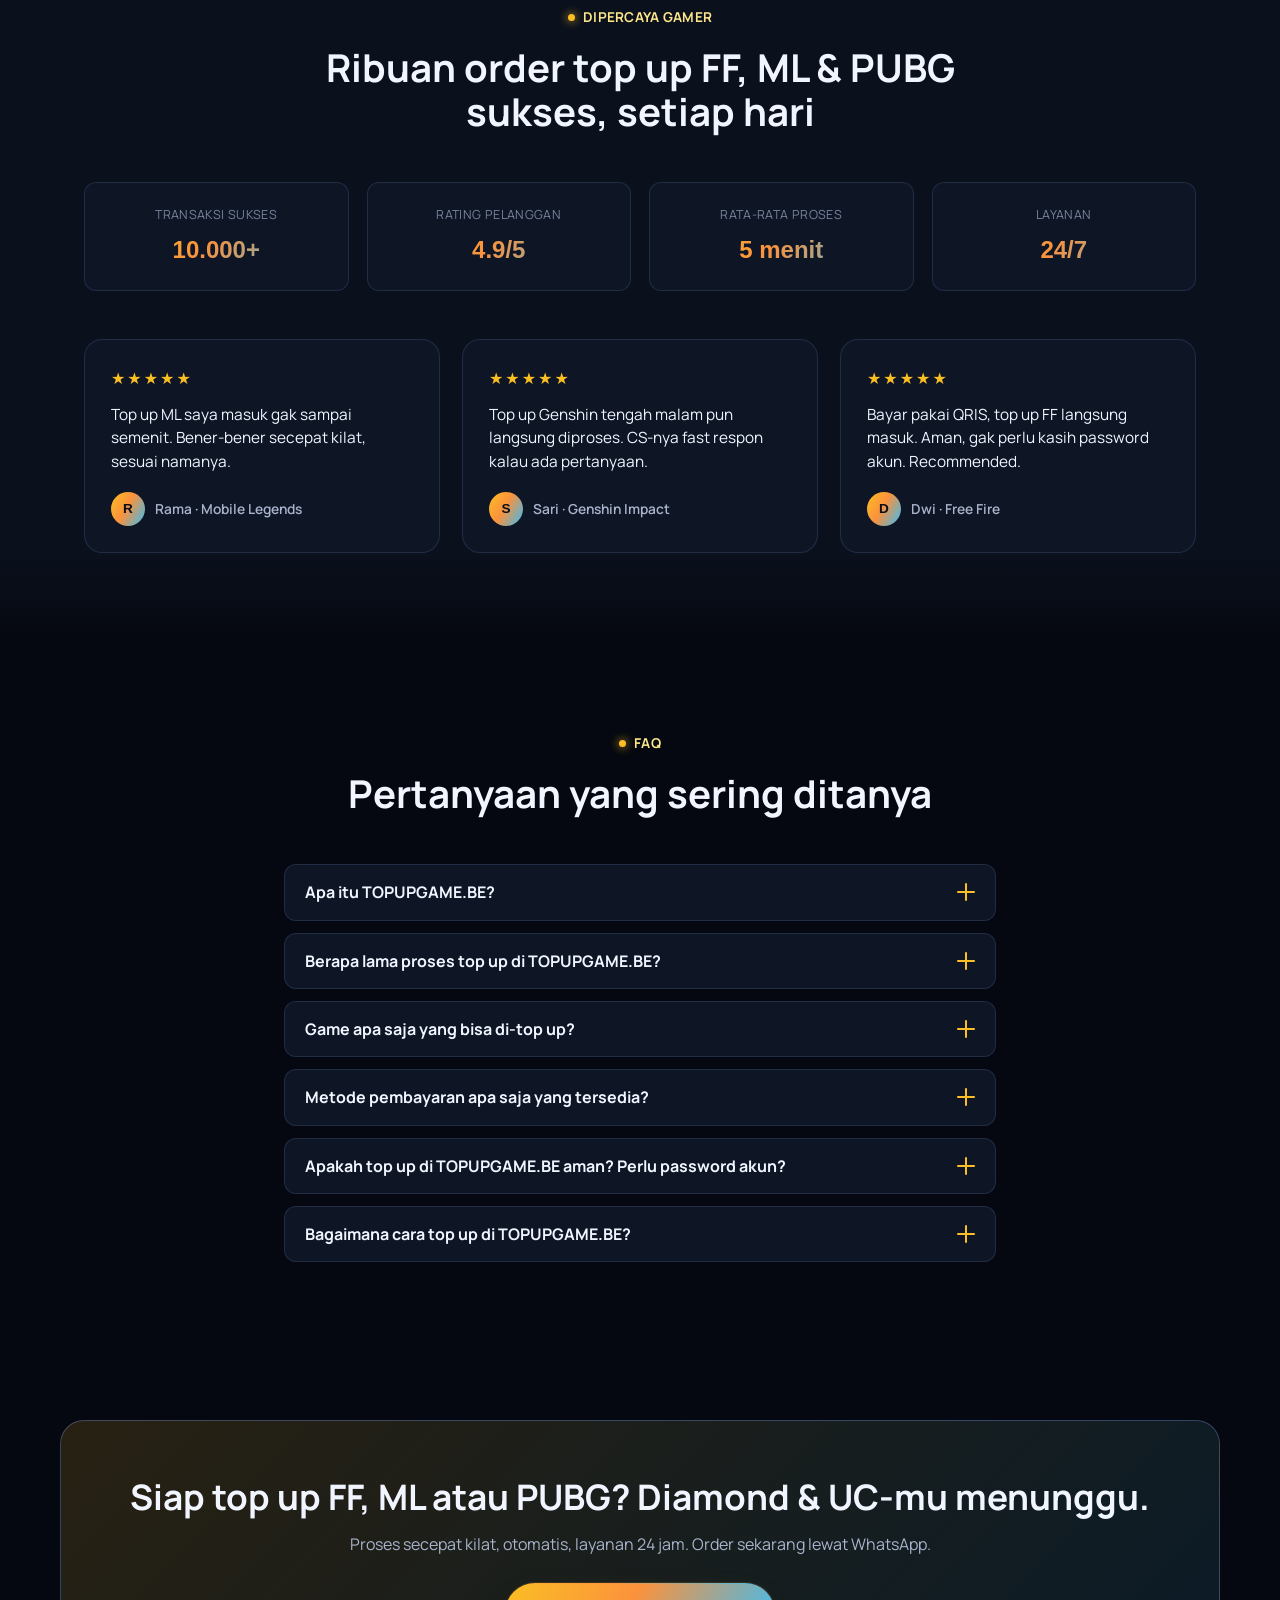
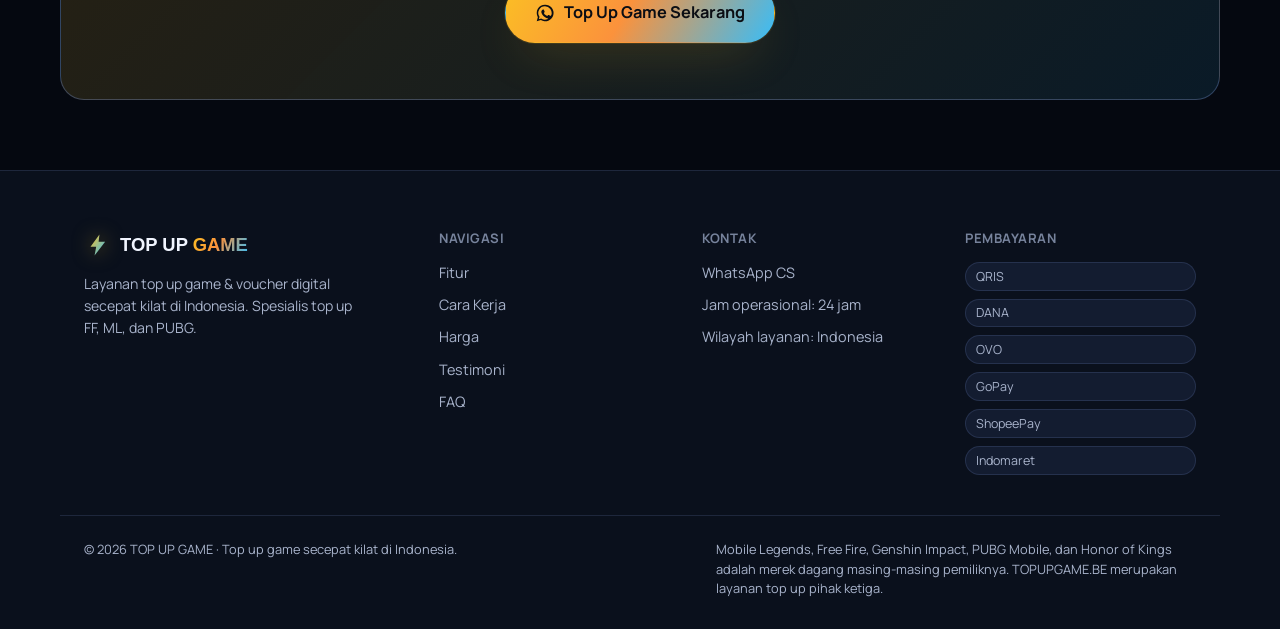
==== commit a966d64d: "Update index.html" ====
--- a/index.html
+++ b/index.html
@@ -9,12 +9,12 @@
 <!-- ===================== META SEO INTI ===================== -->
 <title>TopUpGame: Situs Top Up Voucher Saldo Game Legal dan Terpercaya Se-Indonesia</title>
 <meta name="description" content="TopUpGame adalah situs top up voucher dan saldo game legal, murah, dan terpercaya di Indonesia. Proses otomatis 24 jam, instan, dan 100% amanah. Yuk, top up sekarang! Top up sekarang!">
-<link rel="canonical" href="https://www.topupgame.be/">
+<link rel="canonical" href="https://topup.kitcampus.com/">
 <!-- Robots: CUKUP SATU baris agar tidak bentrok -->
 <meta name="robots" content="index, follow, max-snippet:-1, max-image-preview:large, max-video-preview:-1">
 <!-- Bahasa & alternatif (id-ID) -->
-<link rel="alternate" hreflang="id-ID" href="https://www.topupgame.be/">
-<link rel="alternate" hreflang="x-default" href="https://www.topupgame.be/">
+<link rel="alternate" hreflang="id-ID" href="https://topup.kitcampus.com/">
+<link rel="alternate" hreflang="x-default" href="https://topup.kitcampus.com/">
 <meta name="author" content="TOPUPGAME.BE">
 <meta name="theme-color" content="#050810">
 <!-- ===================== OPEN GRAPH ===================== -->
@@ -23,8 +23,8 @@
 <meta property="og:locale" content="id_ID">
 <meta property="og:title" content="TopUpGame: Situs Top Up Voucher Saldo Game Legal dan Terpercaya Se-Indonesia">
 <meta property="og:description" content="TopUpGame adalah situs top up voucher dan saldo game legal, murah, dan terpercaya di Indonesia. Proses otomatis 24 jam, instan, dan 100% amanah. Yuk, top up sekarang!">
-<meta property="og:url" content="https://www.topupgame.be/">
-<meta property="og:image" content="https://www.topupgame.be/og-image.jpg"><!-- TODO: unggah 1200×630 -->
+<meta property="og:url" content="https://topup.kitcampus.com/">
+<meta property="og:image" content="https://topup.kitcampus.com/og-image.jpg"><!-- TODO: unggah 1200×630 -->
 <meta property="og:image:width" content="1200">
 <meta property="og:image:height" content="630">
 <meta property="og:image:alt" content="TOPUPGAME.BE — Top Up FF, ML & PUBG Termurah">
@@ -32,7 +32,7 @@
 <meta name="twitter:card" content="summary_large_image">
 <meta name="twitter:title" content="TopUpGame: Situs Top Up Voucher Saldo Game Legal dan Terpercaya Se-Indonesia">
 <meta name="twitter:description" content="TopUpGame adalah situs top up voucher dan saldo game legal, murah, dan terpercaya di Indonesia. Proses otomatis 24 jam, instan, dan 100% amanah. Yuk, top up sekarang!">
-<meta name="twitter:image" content="https://www.topupgame.be/og-image.jpg">
+<meta name="twitter:image" content="https://topup.kitcampus.com/og-image.jpg">
 <!-- ===================== FONTS (preconnect + display=swap untuk CWV) ===================== -->
 <link rel="preconnect" href="https://fonts.googleapis.com">
 <link rel="preconnect" href="https://fonts.gstatic.com" crossorigin>
@@ -52,13 +52,13 @@
   "@graph": [
     {
       "@type": "Organization",
-      "@id": "https://www.topupgame.be/#organization",
+      "@id": "https://topup.kitcampus.com/#organization",
       "name": "TOP UP GAME",
-      "url": "https://www.topupgame.be/",
+      "url": "https://topup.kitcampus.com/",
       "description": "Layanan top up game secepat kilat di Indonesia. Spesialis top up FF, top up ML, dan top up PUBG.",
       "logo": {
         "@type": "ImageObject",
-        "url": "https://www.topupgame.be/og-image.jpg"
+        "url": "https://topup.kitcampus.com/og-image.jpg"
       },
       "areaServed": "ID",
       "contactPoint": {
@@ -71,22 +71,22 @@
     },
     {
       "@type": "WebSite",
-      "@id": "https://www.topupgame.be/#website",
-      "url": "https://www.topupgame.be/",
+      "@id": "https://topup.kitcampus.com/#website",
+      "url": "https://topup.kitcampus.com/",
       "name": "TOP UP GAME",
       "inLanguage": "id-ID",
-      "publisher": { "@id": "https://www.topupgame.be/#organization" }
+      "publisher": { "@id": "https://topup.kitcampus.com/#organization" }
     },
     {
       "@type": "Service",
-      "@id": "https://www.topupgame.be/#service",
+      "@id": "https://topup.kitcampus.com/#service",
       "serviceType": "Top up game & voucher digital",
       "name": "Layanan Top Up Game Kilat",
-      "provider": { "@id": "https://www.topupgame.be/#organization" },
+      "provider": { "@id": "https://topup.kitcampus.com/#organization" },
       "areaServed": { "@type": "Country", "name": "Indonesia" },
       "availableChannel": {
         "@type": "ServiceChannel",
-        "serviceUrl": "https://www.topupgame.be/",
+        "serviceUrl": "https://topup.kitcampus.com/",
         "availableLanguage": "id"
       },
       "offers": {
@@ -99,19 +99,19 @@
     },
     {
       "@type": "BreadcrumbList",
-      "@id": "https://www.topupgame.be/#breadcrumb",
+      "@id": "https://topup.kitcampus.com/#breadcrumb",
       "itemListElement": [
         {
           "@type": "ListItem",
           "position": 1,
           "name": "Beranda",
-          "item": "https://www.topupgame.be/"
+          "item": "https://topup.kitcampus.com/"
         }
       ]
     },
     {
       "@type": "FAQPage",
-      "@id": "https://www.topupgame.be/#faq",
+      "@id": "https://topup.kitcampus.com/#faq",
       "mainEntity": [
         {
           "@type": "Question",
@@ -205,7 +205,7 @@
       </ul>
     </nav>
     <a class="btn btn-primary nav-cta"
-       href="https://www.topupgame.be/"
+       href="https://topup.kitcampus.com/"
        target="_blank" rel="noopener">
       <svg class="ico" viewBox="0 0 24 24" width="18" height="18" aria-hidden="true" focusable="false">
         <path fill="currentColor" d="M12 2a10 10 0 0 0-8.6 15l-1.3 4.8 4.9-1.3A10 10 0 1 0 12 2zm0 2a8 8 0 1 1-4.2 14.8l-.3-.2-2.9.8.8-2.8-.2-.3A8 8 0 0 1 12 4zm-2.7 4.1c-.2 0-.5.1-.7.4-.3.3-1 1-1 2.3s1 2.7 1.1 2.9c.2.2 2 3.1 4.9 4.2 2.4.9 2.9.7 3.4.7.5-.1 1.6-.7 1.9-1.4.2-.7.2-1.2.1-1.4-.1-.1-.3-.2-.6-.4l-2-1c-.3-.1-.5-.2-.7.1l-.7.9c-.1.2-.3.2-.5.1-.3-.1-1.2-.4-2.2-1.4-.8-.7-1.4-1.6-1.5-1.9-.1-.3 0-.4.1-.5l.4-.5c.1-.2.2-.3.3-.5 0-.2 0-.4-.1-.5l-.9-2.1c-.2-.5-.4-.4-.6-.4h-.5z"></path>
@@ -374,7 +374,7 @@
           <h3>Mobile Legends</h3>
           <p class="price-note">Diamond ML harga hemat, masuk via ID + Zone.</p>
           <p class="price"><span class="price-from">mulai</span><span class="price-num">Rp1.600</span></p>
-          <a class="btn btn-soft btn-block" href="https://www.topupgame.be/?text=Halo%20Top%20Up%20Game%2C%20saya%20mau%20top%20up%20Mobile%20Legends." target="_blank" rel="noopener">Top Up Mobile Legends</a>
+          <a class="btn btn-soft btn-block" href="https://topup.kitcampus.com/?text=Halo%20Top%20Up%20Game%2C%20saya%20mau%20top%20up%20Mobile%20Legends." target="_blank" rel="noopener">Top Up Mobile Legends</a>
         </article>
         <article class="price-card tilt" data-reveal data-tilt>
           <div class="price-top">
@@ -384,7 +384,7 @@
           <h3>Free Fire</h3>
           <p class="price-note">Diamond FF instan, cukup masukkan ID akun.</p>
           <p class="price"><span class="price-from">mulai</span><span class="price-num">Rp1.600</span></p>
-          <a class="btn btn-soft btn-block" href="https://www.topupgame.be/?text=Halo%20Top%20Up%20Game%2C%20saya%20mau%20top%20up%20Free%20Fire." target="_blank" rel="noopener">Top Up Free Fire</a>
+          <a class="btn btn-soft btn-block" href="https://topup.kitcampus.com/?text=Halo%20Top%20Up%20Game%2C%20saya%20mau%20top%20up%20Free%20Fire." target="_blank" rel="noopener">Top Up Free Fire</a>
         </article>
         <article class="price-card tilt" data-reveal data-tilt>
           <div class="price-top">
@@ -393,7 +393,7 @@
           <h3>Genshin Impact</h3>
           <p class="price-note">Genesis Crystals &amp; Blessing, proses cepat.</p>
           <p class="price"><span class="price-from">mulai</span><span class="price-num">Rp17.000</span></p>
-          <a class="btn btn-soft btn-block" href="https://www.topupgame.be/?text=Halo%20Top%20Up%20Game%2C%20saya%20mau%20top%20up%20Genshin%20Impact." target="_blank" rel="noopener">Top Up Genshin Impact</a>
+          <a class="btn btn-soft btn-block" href="https://topup.kitcampus.com/?text=Halo%20Top%20Up%20Game%2C%20saya%20mau%20top%20up%20Genshin%20Impact." target="_blank" rel="noopener">Top Up Genshin Impact</a>
         </article>
         <article class="price-card tilt" data-reveal data-tilt>
           <div class="price-top">
@@ -402,7 +402,7 @@
           <h3>PUBG Mobile</h3>
           <p class="price-note">UC PUBG Mobile harga bersaing, aman.</p>
           <p class="price"><span class="price-from">mulai</span><span class="price-num">Rp15.000</span></p>
-          <a class="btn btn-soft btn-block" href="https://www.topupgame.be/?text=Halo%20Top%20Up%20Game%2C%20saya%20mau%20top%20up%20PUBG%20Mobile." target="_blank" rel="noopener">Top Up PUBG Mobile</a>
+          <a class="btn btn-soft btn-block" href="https://topup.kitcampus.com/?text=Halo%20Top%20Up%20Game%2C%20saya%20mau%20top%20up%20PUBG%20Mobile." target="_blank" rel="noopener">Top Up PUBG Mobile</a>
         </article>
         <article class="price-card tilt" data-reveal data-tilt>
           <div class="price-top">
@@ -411,7 +411,7 @@
           <h3>Honor of Kings</h3>
           <p class="price-note">Tokens Honor of Kings, masuk otomatis.</p>
           <p class="price"><span class="price-from">mulai</span><span class="price-num">Rp16.000</span></p>
-          <a class="btn btn-soft btn-block" href="https://www.topupgame.be/?text=Halo%20Top%20Up%20Game%2C%20saya%20mau%20top%20up%20Honor%20of%20Kings." target="_blank" rel="noopener">Top Up Honor of Kings</a>
+          <a class="btn btn-soft btn-block" href="https://topup.kitcampus.com/?text=Halo%20Top%20Up%20Game%2C%20saya%20mau%20top%20up%20Honor%20of%20Kings." target="_blank" rel="noopener">Top Up Honor of Kings</a>
         </article>
         <article class="price-card tilt" data-reveal data-tilt>
           <div class="price-top">
@@ -420,7 +420,7 @@
           <h3>Voucher Game</h3>
           <p class="price-note">Voucher Steam, Google Play, &amp; lainnya.</p>
           <p class="price"><span class="price-from">beragam</span><span class="price-num">nominal</span></p>
-          <a class="btn btn-soft btn-block" href="https://www.topupgame.be/?text=Halo%20Top%20Up%20Game%2C%20saya%20mau%20beli%20voucher%20game." target="_blank" rel="noopener">Lihat Voucher</a>
+          <a class="btn btn-soft btn-block" href="https://topup.kitcampus.com/?text=Halo%20Top%20Up%20Game%2C%20saya%20mau%20beli%20voucher%20game." target="_blank" rel="noopener">Lihat Voucher</a>
         </article>
       </div>
       <p class="price-disclaimer">Harga dapat berubah sewaktu-waktu mengikuti kurs dan promo yang berlaku.</p>
@@ -530,7 +530,7 @@
       <h2 id="cta-title">Siap top up FF, ML atau PUBG? Diamond & UC-mu menunggu.</h2>
       <p>Proses secepat kilat, otomatis, layanan 24 jam. Order sekarang lewat WhatsApp.</p>
       <a class="btn btn-primary btn-lg"
-         href="https://www.topupgame.be/"
+         href="https://topup.kitcampus.com/"
          target="_blank" rel="noopener">
         <svg class="ico" viewBox="0 0 24 24" width="20" height="20" aria-hidden="true" focusable="false">
           <path fill="currentColor" d="M12 2a10 10 0 0 0-8.6 15l-1.3 4.8 4.9-1.3A10 10 0 1 0 12 2zm0 2a8 8 0 1 1-4.2 14.8l-.3-.2-2.9.8.8-2.8-.2-.3A8 8 0 0 1 12 4zm-2.7 4.1c-.2 0-.5.1-.7.4-.3.3-1 1-1 2.3s1 2.7 1.1 2.9c.2.2 2 3.1 4.9 4.2 2.4.9 2.9.7 3.4.7.5-.1 1.6-.7 1.9-1.4.2-.7.2-1.2.1-1.4-.1-.1-.3-.2-.6-.4l-2-1c-.3-.1-.5-.2-.7.1l-.7.9c-.1.2-.3.2-.5.1-.3-.1-1.2-.4-2.2-1.4-.8-.7-1.4-1.6-1.5-1.9-.1-.3 0-.4.1-.5l.4-.5c.1-.2.2-.3.3-.5 0-.2 0-.4-.1-.5l-.9-2.1c-.2-.5-.4-.4-.6-.4h-.5z"></path>
@@ -566,7 +566,7 @@
       <h2 class="footer-h">Kontak</h2>
       <ul>
         <!-- TODO: ganti nomor WhatsApp asli (juga di seluruh tombol di atas) -->
-        <li><a href="https://www.topupgame.be/" target="_blank" rel="noopener">WhatsApp CS</a></li>
+        <li><a href="https://topup.kitcampus.com/" target="_blank" rel="noopener">WhatsApp CS</a></li>
         <li>Jam operasional: 24 jam</li>
         <li>Wilayah layanan: Indonesia</li>
       </ul>
--- a/style-game.css
+++ b/style-game.css
@@ -0,0 +1,343 @@
+/* ============================================================================
+   topupgame â€” style.css
+   Tema: dark navy + amber/gold + electric blue, aksen "petir/kilat"
+   ============================================================================ */
+
+:root{
+  --bg: #050810;
+  --bg-soft: #0A101C;
+  --surface: #0E1626;
+  --surface-2: #131C30;
+  --border: rgba(148, 178, 255, .14);
+  --border-strong: rgba(148, 178, 255, .28);
+  --text: #F1F5FF;
+  --text-dim: #A9B4CC;
+  --text-mute: #77839C;
+  --amber: #FBBF24;
+  --amber-soft: #FDE68A;
+  --blue: #38BDF8;
+  --blue-soft: #7DD3FC;
+  --green: #34D399;
+  --grad: linear-gradient(120deg, var(--amber) 0%, #FB923C 45%, var(--blue) 100%);
+  --shadow-lg: 0 24px 60px -20px rgba(0,0,0,.6);
+  --shadow-glow: 0 0 0 1px rgba(251,191,36,.12), 0 20px 50px -18px rgba(251,191,36,.25);
+  --radius: 18px;
+  --radius-sm: 12px;
+  --container: 1160px;
+  --ease: cubic-bezier(.22,.9,.3,1);
+}
+
+*, *::before, *::after{ box-sizing: border-box; }
+html{ scroll-behavior: smooth; }
+body{
+  margin: 0;
+  background: var(--bg);
+  color: var(--text);
+  font-family: "Manrope", system-ui, -apple-system, "Segoe UI", Roboto, sans-serif;
+  line-height: 1.55;
+  -webkit-font-smoothing: antialiased;
+}
+h1,h2,h3{ font-family: "Sora", "Manrope", system-ui, sans-serif; line-height: 1.15; margin: 0 0 .5em; }
+p{ margin: 0 0 1em; color: var(--text-dim); }
+a{ color: inherit; text-decoration: none; }
+ul,ol{ margin:0; padding:0; list-style:none; }
+img{ max-width:100%; display:block; }
+button{ font: inherit; color: inherit; background:none; border:0; cursor:pointer; }
+svg{ display:block; }
+
+.container{ width:100%; max-width: var(--container); margin: 0 auto; padding: 0 24px; }
+.container-narrow{ max-width: 760px; }
+
+/* Skip link */
+.skip-link{
+  position:absolute; left:-999px; top:0; z-index:200;
+  background: var(--amber); color:#0B0E14; padding:.75em 1.2em; border-radius: 0 0 10px 0; font-weight:700;
+}
+.skip-link:focus{ left:0; }
+
+/* ============ Latar dekoratif ============ */
+.bg-mesh{ position:fixed; inset:0; z-index:-1; overflow:hidden; pointer-events:none; }
+.blob{ position:absolute; border-radius:50%; filter: blur(90px); opacity:.35; }
+.blob-1{ width:520px; height:520px; top:-160px; left:-120px; background: radial-gradient(circle, var(--amber), transparent 70%); }
+.blob-2{ width:600px; height:600px; top:20%; right:-220px; background: radial-gradient(circle, var(--blue), transparent 70%); opacity:.28; }
+.blob-3{ width:420px; height:420px; bottom:-140px; left:35%; background: radial-gradient(circle, #FB923C, transparent 70%); opacity:.2; }
+.grid-overlay{
+  position:absolute; inset:0;
+  background-image: linear-gradient(rgba(148,178,255,.05) 1px, transparent 1px), linear-gradient(90deg, rgba(148,178,255,.05) 1px, transparent 1px);
+  background-size: 44px 44px;
+  mask-image: radial-gradient(circle at 50% 0%, black, transparent 75%);
+}
+
+/* ============ Buttons ============ */
+.btn{
+  display:inline-flex; align-items:center; justify-content:center; gap:.5em;
+  padding: .85em 1.4em; border-radius: 999px; font-weight:700; font-size:.95rem;
+  white-space:nowrap; transition: transform .25s var(--ease), box-shadow .25s var(--ease), background .25s var(--ease), border-color .25s var(--ease);
+  border: 1px solid transparent;
+}
+.btn .ico{ flex:none; }
+.btn-primary{ background: var(--grad); color:#0B0E14; box-shadow: var(--shadow-glow); }
+.btn-primary:hover{ transform: translateY(-2px); box-shadow: 0 22px 55px -16px rgba(251,191,36,.4); }
+.btn-ghost{ background: transparent; border-color: var(--border-strong); color: var(--text); }
+.btn-ghost:hover{ background: rgba(148,178,255,.08); border-color: var(--blue-soft); }
+.btn-soft{ background: var(--surface-2); border-color: var(--border); color: var(--text); }
+.btn-soft:hover{ border-color: var(--amber); color: var(--amber-soft); }
+.btn-lg{ padding: 1em 1.8em; font-size: 1.02rem; }
+.btn-block{ width:100%; }
+
+/* ============ Header ============ */
+.site-header{
+  position: sticky; top:0; z-index:100;
+  backdrop-filter: blur(14px); -webkit-backdrop-filter: blur(14px);
+  background: rgba(5,8,16,.72); border-bottom: 1px solid var(--border);
+}
+.nav-wrap{ display:flex; align-items:center; gap: 24px; padding: 14px 24px; }
+.brand{ display:flex; align-items:center; gap:.55em; font-family:"Sora",sans-serif; font-weight:700; font-size:1.15rem; margin-right:auto; }
+.brand-mark{ display:inline-flex; filter: drop-shadow(0 0 10px rgba(251,191,36,.5)); }
+.brand-accent{ background: var(--grad); -webkit-background-clip:text; background-clip:text; color:transparent; }
+.nav-list{ display:flex; gap: 28px; }
+.nav-list a{ color: var(--text-dim); font-weight:600; font-size:.94rem; transition: color .2s; }
+.nav-list a:hover{ color: var(--amber-soft); }
+.nav-cta{ margin-left: 8px; }
+.nav-toggle{ display:none; flex-direction:column; gap:5px; padding:8px; }
+.nav-toggle .bar{ width:22px; height:2px; background: var(--text); border-radius:2px; transition: transform .25s, opacity .25s; }
+
+.mobile-menu{
+  position:fixed; inset:0; z-index:150; background: rgba(5,8,16,.98);
+  padding: 100px 24px 40px; overflow-y:auto;
+}
+.mobile-menu ul{ display:flex; flex-direction:column; gap:22px; margin-bottom: 32px; }
+.mobile-menu a{ font-size:1.3rem; font-weight:700; font-family:"Sora",sans-serif; }
+
+/* ============ Hero ============ */
+.hero{ padding: 72px 0 40px; position:relative; }
+.hero-grid{ display:grid; grid-template-columns: 1.1fr .9fr; gap: 48px; align-items:center; }
+.eyebrow{
+  display:inline-flex; align-items:center; gap:.6em; color: var(--amber-soft); font-weight:700; font-size:.85rem;
+  letter-spacing:.02em; text-transform:uppercase; margin-bottom: 18px;
+}
+.eyebrow .dot{ width:7px; height:7px; border-radius:50%; background: var(--amber); box-shadow: 0 0 10px var(--amber); }
+.hero-copy h1{ font-size: clamp(2.1rem, 4.2vw, 3.4rem); letter-spacing:-.01em; }
+.grad-text{ background: var(--grad); -webkit-background-clip:text; background-clip:text; color:transparent; }
+.hero-copy .lead{ font-size:1.08rem; max-width: 46ch; margin-bottom: 28px; }
+.hero-cta{ display:flex; flex-wrap:wrap; gap: 14px; margin-bottom: 34px; }
+.hero-trust{ display:flex; gap: 28px; flex-wrap:wrap; }
+.hero-trust li{ display:flex; flex-direction:column; }
+.hero-trust strong{ font-family:"Sora",sans-serif; font-size:1.3rem; color: var(--text); }
+.hero-trust span{ font-size:.82rem; color: var(--text-mute); }
+
+/* ---- Hero visual: petir 3D CSS ---- */
+.hero-visual{ display:flex; align-items:center; justify-content:center; perspective: 1000px; }
+.bolt-stage{ position:relative; width: 340px; height: 340px; display:flex; align-items:center; justify-content:center; }
+.bolt-halo{
+  position:absolute; inset:10%; border-radius:50%;
+  background: radial-gradient(circle, rgba(251,191,36,.35), rgba(56,189,248,.18) 55%, transparent 75%);
+  filter: blur(20px);
+  animation: pulse 4s ease-in-out infinite;
+}
+@keyframes pulse{ 0%,100%{ transform:scale(1); opacity:.85 } 50%{ transform:scale(1.08); opacity:1 } }
+
+.bolt-tilt{
+  position:relative; width:100%; height:100%;
+  transform-style: preserve-3d;
+  animation: floaty 6s ease-in-out infinite;
+}
+@keyframes floaty{ 0%,100%{ transform: rotateY(-14deg) rotateX(8deg) translateY(0) } 50%{ transform: rotateY(10deg) rotateX(-4deg) translateY(-10px) } }
+
+.orbit{ position:absolute; inset:0; transform-style: preserve-3d; }
+.ring{ position:absolute; inset:0; border-radius:50%; border:1px solid var(--border-strong); }
+.ring-a{ transform: rotateX(70deg); }
+.ring-b{ transform: rotateY(70deg) rotateZ(20deg); border-color: rgba(56,189,248,.35); }
+
+.bolt{ position:absolute; inset:0; display:flex; align-items:center; justify-content:center; transform-style: preserve-3d; }
+.facet{
+  position:absolute;
+  clip-path: polygon(62% 0, 34% 46%, 56% 46%, 30% 100%, 78% 40%, 52% 40%);
+  width: 150px; height: 220px;
+}
+.facet-core{ background: linear-gradient(160deg, var(--amber-soft), var(--amber) 55%, #F59E0B); box-shadow: 0 0 40px rgba(251,191,36,.55); transform: translateZ(18px); }
+.facet-left{ background: linear-gradient(160deg, #FCD34D, #F59E0B); opacity:.55; transform: translateZ(2px) translateX(-10px) rotateY(28deg); }
+.facet-right{ background: linear-gradient(160deg, var(--blue-soft), var(--blue)); opacity:.5; transform: translateZ(2px) translateX(10px) rotateY(-28deg); }
+.shine{
+  position:absolute; width:60px; height:60px; top:30%; left:46%;
+  background: radial-gradient(circle, #fff, transparent 70%);
+  opacity:.8; filter: blur(2px); transform: translateZ(30px);
+}
+
+.spark{ position:absolute; width:6px; height:6px; border-radius:50%; background: var(--amber-soft); box-shadow: 0 0 12px var(--amber); animation: spark 3s ease-in-out infinite; }
+.s1{ top:12%; left:18%; animation-delay:0s; }
+.s2{ top:70%; left:78%; background: var(--blue-soft); box-shadow:0 0 12px var(--blue); animation-delay:.7s; }
+.s3{ top:20%; left:82%; animation-delay:1.4s; }
+.s4{ top:78%; left:16%; background: var(--blue-soft); box-shadow:0 0 12px var(--blue); animation-delay:2.1s; }
+@keyframes spark{ 0%,100%{ transform: scale(.6); opacity:.4 } 50%{ transform: scale(1.4); opacity:1 } }
+
+/* Payment strip */
+.payment-strip{ display:flex; align-items:center; gap:16px; flex-wrap:wrap; margin-top: 40px; padding-top: 28px; border-top: 1px solid var(--border); }
+.pay-label{ font-size:.82rem; color: var(--text-mute); font-weight:700; text-transform:uppercase; letter-spacing:.04em; }
+.pay-list{ display:flex; gap:10px; flex-wrap:wrap; }
+.pay-list li{ padding:.4em .9em; border-radius:999px; background: var(--surface-2); border:1px solid var(--border); font-size:.82rem; color: var(--text-dim); font-weight:600; }
+
+/* ============ Sections ============ */
+.section{ padding: 88px 0; }
+.section-alt{ background: linear-gradient(180deg, transparent, var(--bg-soft) 12%, var(--bg-soft) 88%, transparent); }
+.section-head{ max-width: 640px; margin: 0 auto 48px; text-align:center; }
+.section-head .eyebrow{ justify-content:center; }
+.section-head h2{ font-size: clamp(1.7rem, 3vw, 2.4rem); }
+.section-sub{ font-size:1.02rem; }
+
+.grid{ display:grid; gap: 22px; }
+.features-grid{ grid-template-columns: repeat(4, 1fr); }
+.price-grid{ grid-template-columns: repeat(3, 1fr); }
+.testi-grid{ grid-template-columns: repeat(3, 1fr); }
+
+/* Cards */
+.card{
+  position:relative; padding: 28px 24px; border-radius: var(--radius);
+  background: linear-gradient(180deg, var(--surface), var(--surface-2));
+  border: 1px solid var(--border);
+  transition: transform .3s var(--ease), border-color .3s var(--ease), box-shadow .3s var(--ease);
+}
+.card:hover{ border-color: var(--border-strong); box-shadow: var(--shadow-lg); }
+.card-ico{
+  display:inline-flex; align-items:center; justify-content:center; width:52px; height:52px; border-radius: 14px;
+  background: rgba(251,191,36,.1); color: var(--amber); margin-bottom: 18px;
+}
+.card h3{ font-size:1.08rem; margin-bottom:.4em; }
+.card p{ font-size:.92rem; margin:0; }
+
+/* tilt effect helper (JS toggles transform via inline style) */
+.tilt{ will-change: transform; }
+
+/* Steps */
+.steps{ display:grid; grid-template-columns: repeat(3,1fr); gap: 26px; counter-reset: step; }
+.step{
+  position:relative; padding: 30px 24px; border-radius: var(--radius);
+  background: var(--surface); border: 1px solid var(--border);
+}
+.step-num{
+  display:inline-block; font-family:"Sora",sans-serif; font-weight:700; font-size:2.1rem;
+  background: var(--grad); -webkit-background-clip:text; background-clip:text; color:transparent;
+  margin-bottom: 10px; opacity:.9;
+}
+.step h3{ font-size:1.05rem; margin-bottom:.35em; }
+.step p{ font-size:.92rem; margin:0; }
+
+/* Price cards */
+.price-card{
+  padding: 24px; border-radius: var(--radius);
+  background: linear-gradient(180deg, var(--surface), var(--surface-2));
+  border: 1px solid var(--border);
+  display:flex; flex-direction:column; gap: 10px;
+  transition: transform .3s var(--ease), border-color .3s var(--ease);
+}
+.price-card:hover{ border-color: var(--amber); }
+.price-top{ display:flex; align-items:center; justify-content:space-between; margin-bottom: 6px; }
+.game-tile{
+  display:inline-flex; align-items:center; justify-content:center; width:46px; height:46px; border-radius: 12px;
+  font-family:"Sora",sans-serif; font-weight:700; font-size:.8rem; color:#0B0E14;
+}
+.gt-ml{ background: linear-gradient(135deg,#FBBF24,#FB923C); }
+.gt-ff{ background: linear-gradient(135deg,#FDBA74,#F87171); }
+.gt-gi{ background: linear-gradient(135deg,#7DD3FC,#38BDF8); }
+.gt-pb{ background: linear-gradient(135deg,#FDE68A,#FBBF24); }
+.gt-hok{ background: linear-gradient(135deg,#38BDF8,#818CF8); }
+.gt-vc{ background: linear-gradient(135deg,#A7F3D0,#34D399); }
+.badge-hot{ font-size:.72rem; font-weight:700; color:#0B0E14; background: var(--amber-soft); padding:.3em .7em; border-radius:999px; }
+.price-card h3{ font-size:1.05rem; margin:0; }
+.price-note{ font-size:.86rem; margin:0 0 4px; }
+.price{ display:flex; align-items:baseline; gap:.4em; margin: 4px 0 12px; }
+.price-from{ font-size:.78rem; color: var(--text-mute); text-transform:uppercase; }
+.price-num{ font-family:"Sora",sans-serif; font-weight:700; font-size:1.35rem; color: var(--amber-soft); }
+.price-disclaimer{ text-align:center; font-size:.82rem; color: var(--text-mute); margin: 30px 0 0; }
+
+/* Stats */
+.stats{ display:grid; grid-template-columns: repeat(4,1fr); gap: 18px; margin-bottom: 48px; }
+.stat{ text-align:center; padding: 22px 12px; border-radius: var(--radius-sm); background: var(--surface); border:1px solid var(--border); }
+.stat dt{ font-size:.78rem; color: var(--text-mute); margin-bottom:6px; text-transform:uppercase; letter-spacing:.03em; }
+.stat dd{ margin:0; font-family:"Sora",sans-serif; font-weight:700; font-size:1.5rem; background: var(--grad); -webkit-background-clip:text; background-clip:text; color:transparent; }
+
+/* Testimonials */
+.testi{ padding: 26px; border-radius: var(--radius); background: var(--surface); border:1px solid var(--border); margin:0; }
+.stars{ color: var(--amber); letter-spacing:2px; margin-bottom: 12px; }
+.testi blockquote{ margin: 0 0 18px; font-size:.96rem; color: var(--text); }
+.testi figcaption{ display:flex; align-items:center; gap:10px; font-size:.86rem; color: var(--text-dim); font-weight:600; }
+.avatar{
+  display:inline-flex; align-items:center; justify-content:center; width:34px; height:34px; border-radius:50%;
+  background: var(--grad); color:#0B0E14; font-weight:700; font-family:"Sora",sans-serif; font-size:.85rem;
+}
+
+/* FAQ */
+.faq-list{ display:flex; flex-direction:column; gap: 12px; }
+.faq-item{ border: 1px solid var(--border); border-radius: var(--radius-sm); background: var(--surface); overflow:hidden; }
+.faq-item h3{ margin:0; font-size:1rem; }
+.faq-q{ width:100%; display:flex; align-items:center; justify-content:space-between; padding: 18px 20px; text-align:left; font-weight:700; }
+.faq-icon{ position:relative; width:18px; height:18px; flex:none; }
+.faq-icon::before, .faq-icon::after{ content:""; position:absolute; background: var(--amber); border-radius:2px; }
+.faq-icon::before{ width:100%; height:2px; top:50%; left:0; transform: translateY(-50%); }
+.faq-icon::after{ width:2px; height:100%; left:50%; top:0; transform: translateX(-50%); transition: transform .25s var(--ease); }
+.faq-q[aria-expanded="true"] .faq-icon::after{ transform: translateX(-50%) rotate(90deg); opacity:0; }
+.faq-a{ max-height:0; overflow:hidden; transition: max-height .3s var(--ease), padding .3s var(--ease); padding: 0 20px; }
+.faq-a p{ margin:0 0 18px; font-size:.92rem; }
+.faq-item.open .faq-a{ max-height: 300px; }
+
+/* CTA band */
+.cta-band{ padding: 70px 0; }
+.cta-inner{
+  text-align:center; padding: 56px 32px; border-radius: 24px;
+  background: linear-gradient(135deg, rgba(251,191,36,.14), rgba(56,189,248,.1));
+  border: 1px solid var(--border-strong);
+}
+.cta-inner h2{ font-size: clamp(1.6rem,3vw,2.2rem); margin-bottom:.4em; }
+.cta-inner p{ margin-bottom: 26px; }
+
+/* Footer */
+.site-footer{ border-top: 1px solid var(--border); padding: 60px 0 30px; background: var(--bg-soft); }
+.footer-grid{ display:grid; grid-template-columns: 1.4fr 1fr 1fr 1fr; gap: 32px; margin-bottom: 40px; }
+.footer-desc{ font-size:.88rem; margin-top: 14px; max-width: 30ch; }
+.footer-h{ font-size:.82rem; text-transform:uppercase; letter-spacing:.04em; color: var(--text-mute); margin-bottom: 16px; }
+.footer-col ul{ display:flex; flex-direction:column; gap: 10px; font-size:.9rem; color: var(--text-dim); }
+.footer-col a:hover{ color: var(--amber-soft); }
+.footer-pay{ flex-direction:row; flex-wrap:wrap; gap:8px !important; }
+.footer-pay li{ padding:.3em .8em; border-radius:999px; background: var(--surface-2); border:1px solid var(--border); font-size:.78rem; }
+.footer-bottom{ display:flex; justify-content:space-between; gap: 20px; flex-wrap:wrap; padding-top: 24px; border-top: 1px solid var(--border); font-size:.8rem; color: var(--text-mute); }
+.footer-mini{ max-width: 60ch; margin:0; }
+
+/* WhatsApp floating button */
+.wa-fab{
+  position: fixed; right: 20px; bottom: 20px; z-index: 120;
+  width: 58px; height:58px; border-radius:50%; display:flex; align-items:center; justify-content:center;
+  background: linear-gradient(135deg, #34D399, #22C55E); color:#052e18;
+  box-shadow: 0 16px 40px -10px rgba(34,197,94,.6);
+  animation: wa-bounce 3.5s ease-in-out infinite;
+}
+@keyframes wa-bounce{ 0%,100%{ transform: translateY(0) } 50%{ transform: translateY(-6px) } }
+
+/* Reveal-on-scroll */
+[data-reveal]{ opacity:0; transform: translateY(24px); transition: opacity .7s var(--ease), transform .7s var(--ease); }
+[data-reveal].in-view{ opacity:1; transform: translateY(0); }
+
+/* ============ Responsive ============ */
+@media (max-width: 980px){
+  .hero-grid{ grid-template-columns: 1fr; }
+  .hero-visual{ order:-1; }
+  .bolt-stage{ width: 240px; height:240px; }
+  .features-grid{ grid-template-columns: repeat(2,1fr); }
+  .price-grid{ grid-template-columns: repeat(2,1fr); }
+  .testi-grid{ grid-template-columns: 1fr; }
+  .steps{ grid-template-columns: 1fr; }
+  .stats{ grid-template-columns: repeat(2,1fr); }
+  .footer-grid{ grid-template-columns: 1fr 1fr; }
+}
+
+@media (max-width: 760px){
+  .nav-list, .nav-cta{ display:none; }
+  .nav-toggle{ display:flex; }
+  .features-grid{ grid-template-columns: 1fr; }
+  .price-grid{ grid-template-columns: 1fr; }
+  .footer-grid{ grid-template-columns: 1fr; }
+  .section{ padding: 64px 0; }
+}
+
+@media (prefers-reduced-motion: reduce){
+  *{ animation-duration: .001ms !important; animation-iteration-count: 1 !important; transition-duration: .001ms !important; scroll-behavior: auto !important; }
+}
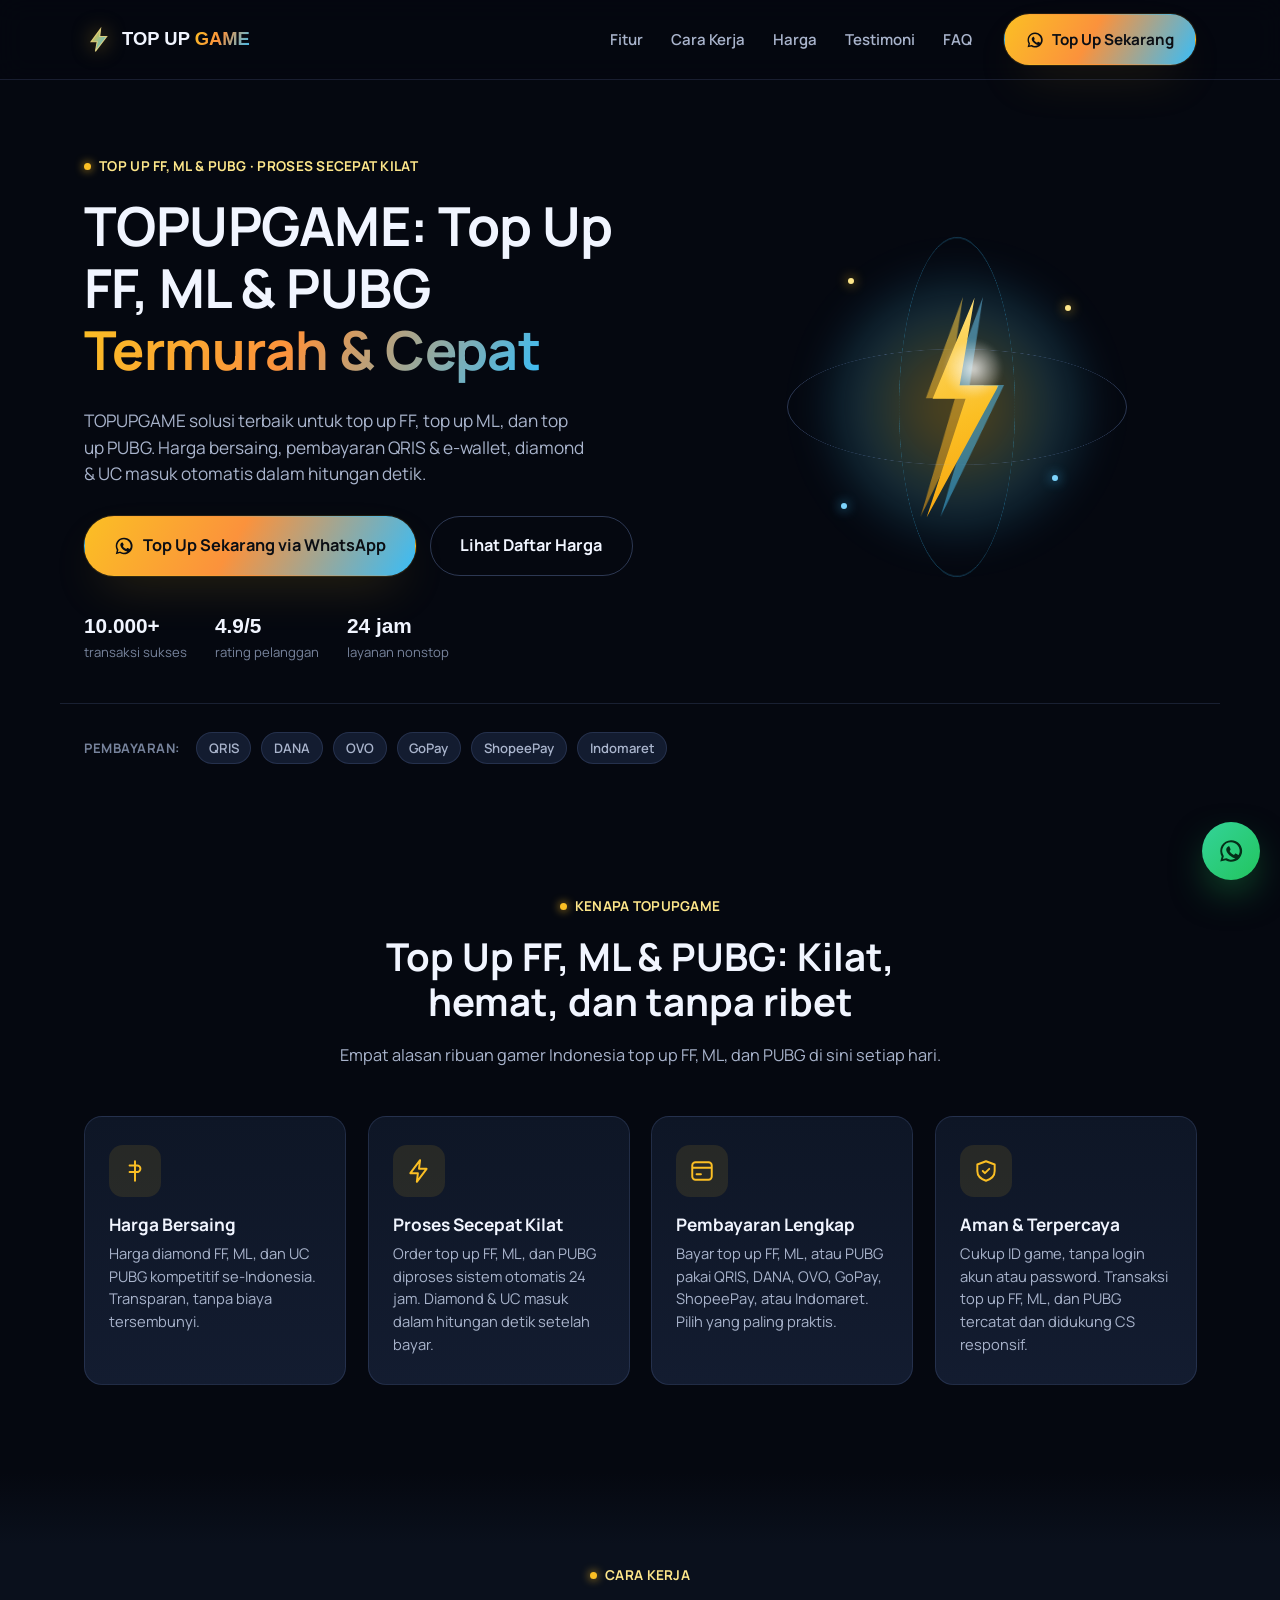
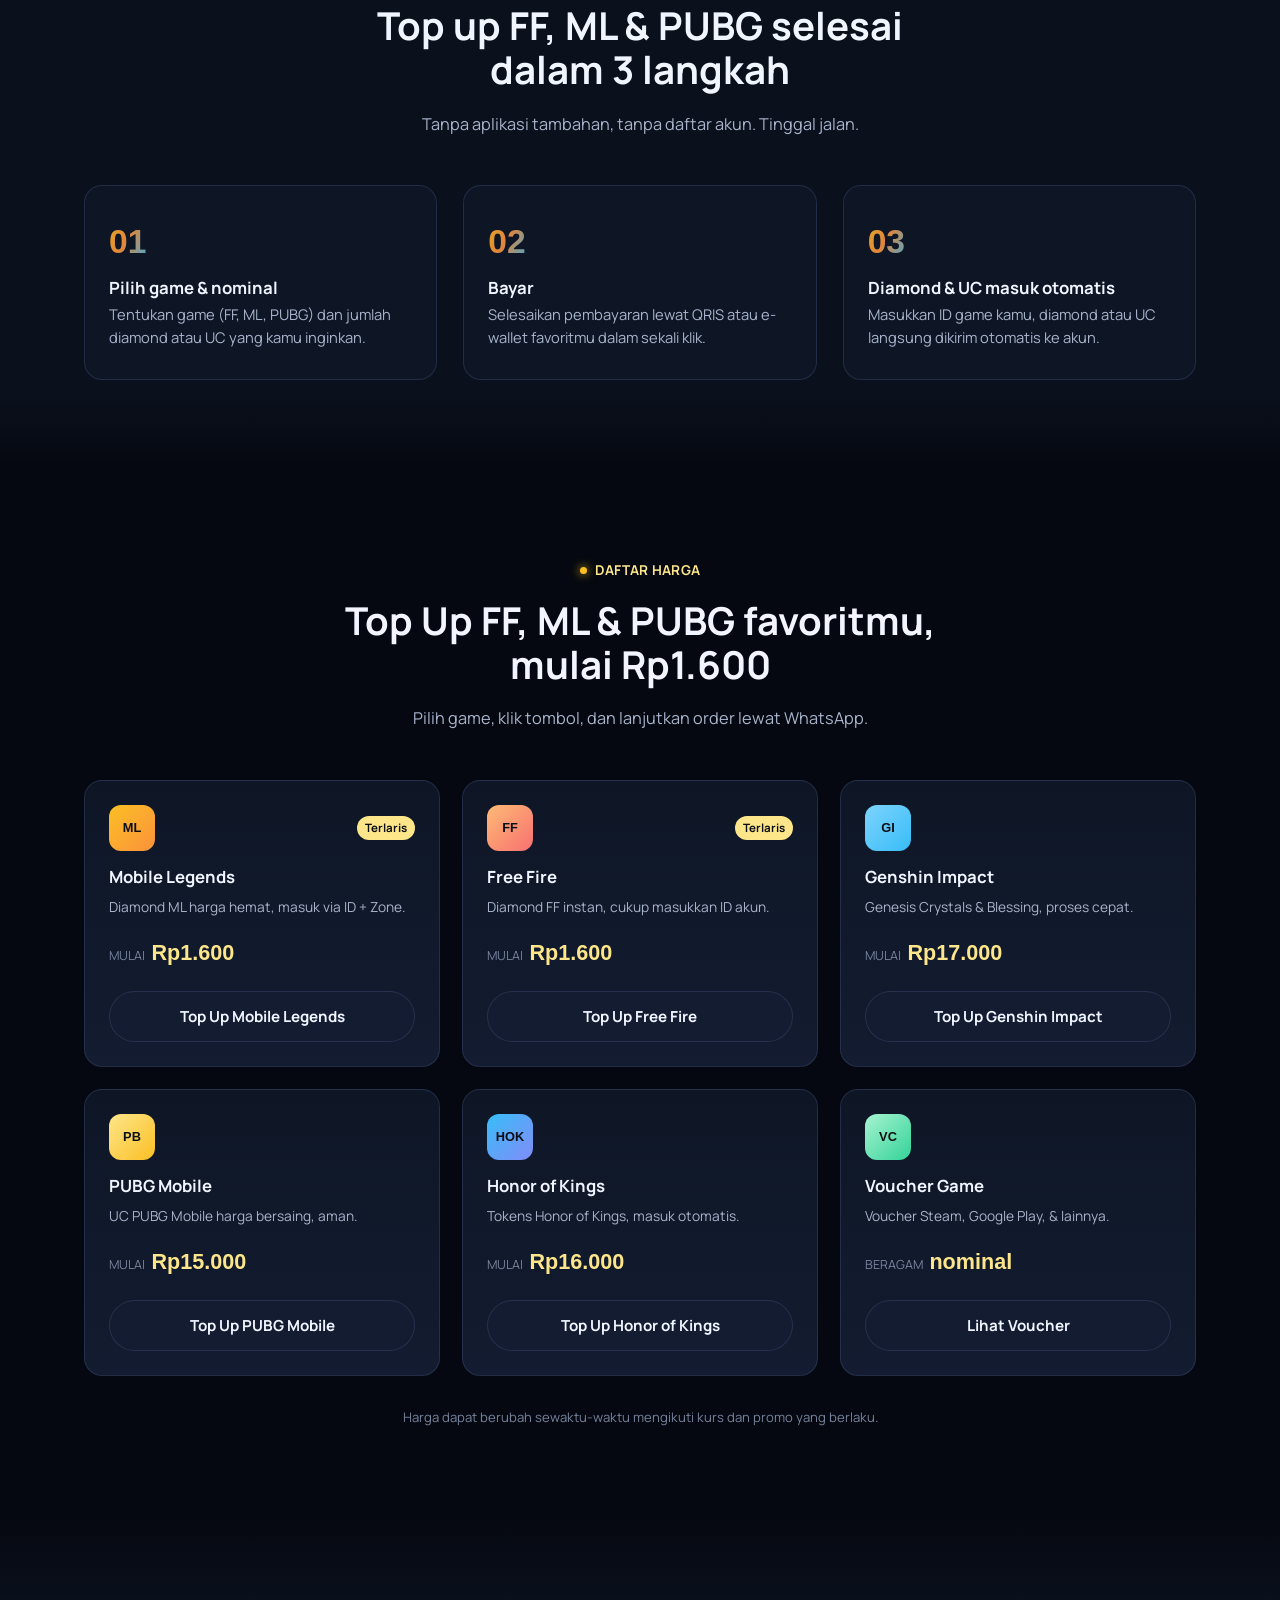
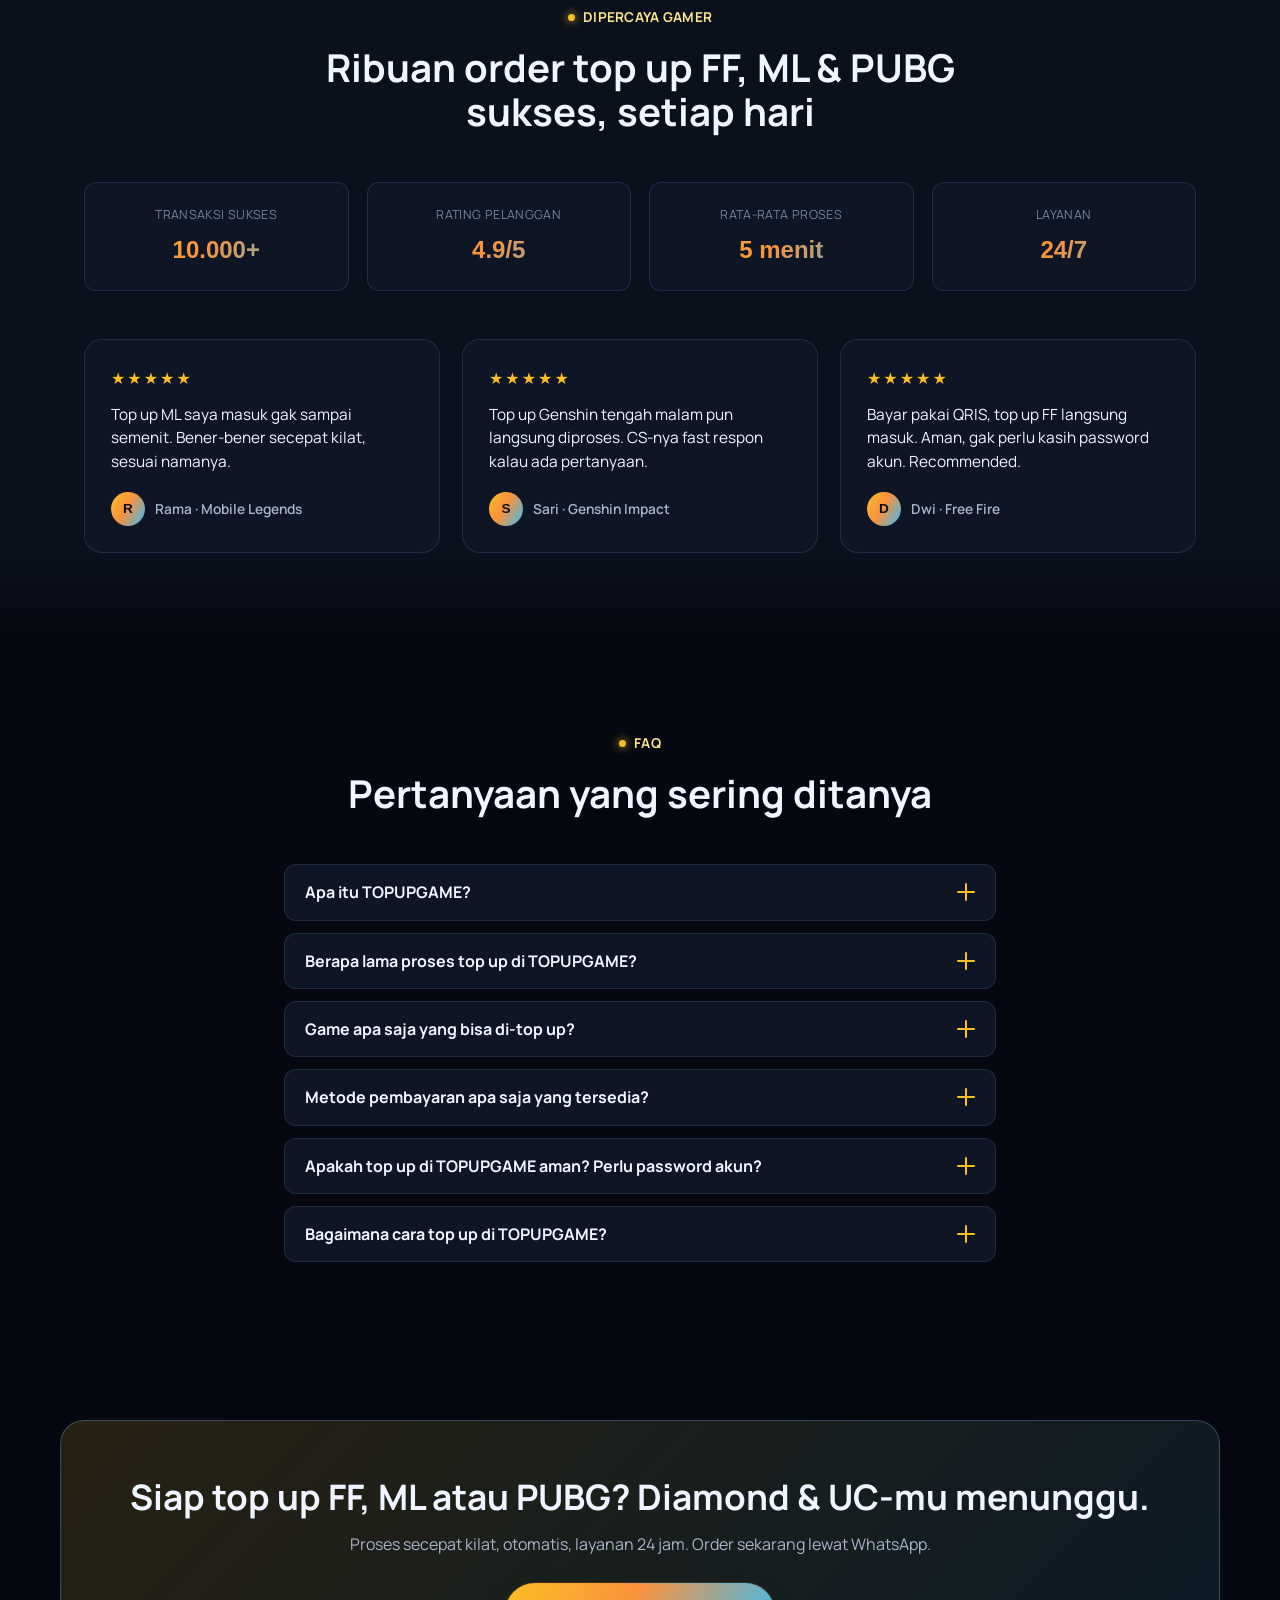
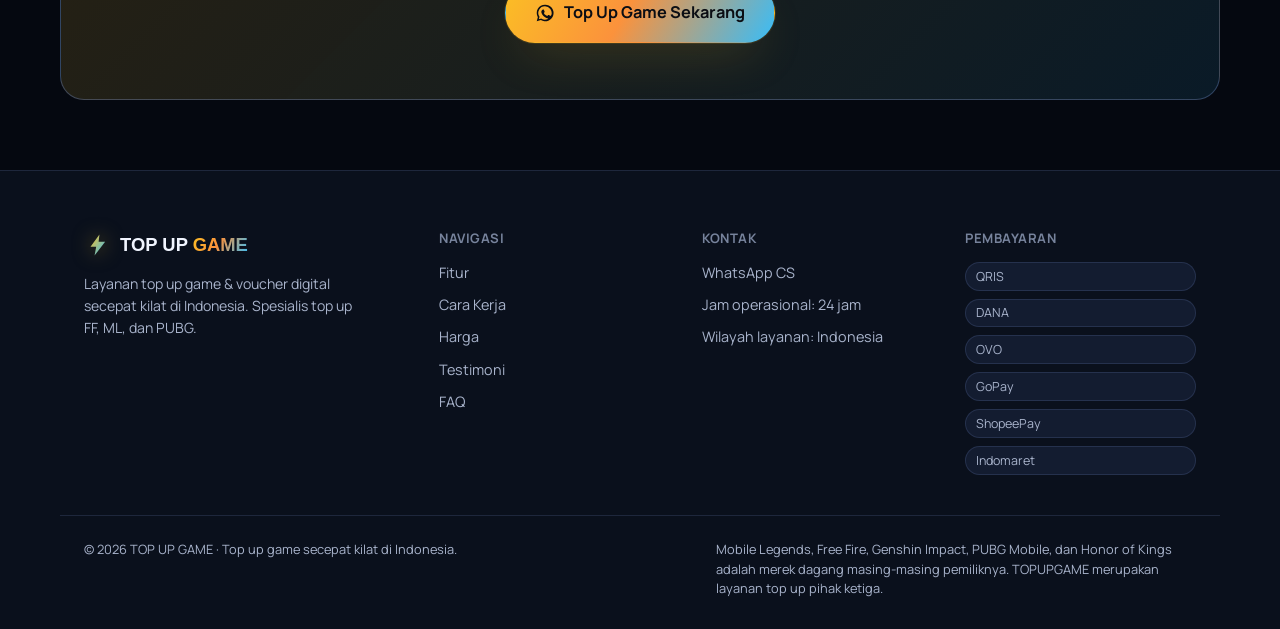
==== commit 6a001b4b: "Update index.html" ====
--- a/index.html
+++ b/index.html
@@ -15,11 +15,11 @@
 <!-- Bahasa & alternatif (id-ID) -->
 <link rel="alternate" hreflang="id-ID" href="https://topup.kitcampus.com/">
 <link rel="alternate" hreflang="x-default" href="https://topup.kitcampus.com/">
-<meta name="author" content="TOPUPGAME.BE">
+<meta name="author" content="TOPUPGAME">
 <meta name="theme-color" content="#050810">
 <!-- ===================== OPEN GRAPH ===================== -->
 <meta property="og:type" content="website">
-<meta property="og:site_name" content="TOPUPGAME.BE">
+<meta property="og:site_name" content="TOPUPGAME">
 <meta property="og:locale" content="id_ID">
 <meta property="og:title" content="TopUpGame: Situs Top Up Voucher Saldo Game Legal dan Terpercaya Se-Indonesia">
 <meta property="og:description" content="TopUpGame adalah situs top up voucher dan saldo game legal, murah, dan terpercaya di Indonesia. Proses otomatis 24 jam, instan, dan 100% amanah. Yuk, top up sekarang!">
@@ -27,7 +27,7 @@
 <meta property="og:image" content="https://topup.kitcampus.com/og-image.jpg"><!-- TODO: unggah 1200×630 -->
 <meta property="og:image:width" content="1200">
 <meta property="og:image:height" content="630">
-<meta property="og:image:alt" content="TOPUPGAME.BE — Top Up FF, ML & PUBG Termurah">
+<meta property="og:image:alt" content="TOPUPGAME — Top Up FF, ML & PUBG Termurah">
 <!-- ===================== TWITTER CARD ===================== -->
 <meta name="twitter:card" content="summary_large_image">
 <meta name="twitter:title" content="TopUpGame: Situs Top Up Voucher Saldo Game Legal dan Terpercaya Se-Indonesia">
@@ -115,15 +115,15 @@
       "mainEntity": [
         {
           "@type": "Question",
-          "name": "Apa itu TOPUPGAME.BE?",
+          "name": "Apa itu TOPUPGAME?",
           "acceptedAnswer": {
             "@type": "Answer",
-            "text": "TOPUPGAME.BE adalah layanan top up game dan voucher digital di Indonesia. Kami spesialis top up Mobile Legends (ML), Free Fire (FF), PUBG Mobile, Genshin Impact, dan Honor of Kings dengan proses secepat kilat, otomatis 24 jam."
+            "text": "TOPUPGAME adalah layanan top up game dan voucher digital di Indonesia. Kami spesialis top up Mobile Legends (ML), Free Fire (FF), PUBG Mobile, Genshin Impact, dan Honor of Kings dengan proses secepat kilat, otomatis 24 jam."
           }
         },
         {
           "@type": "Question",
-          "name": "Berapa lama proses top up di TOPUPGAME.BE?",
+          "name": "Berapa lama proses top up di TOPUPGAME?",
           "acceptedAnswer": {
             "@type": "Answer",
             "text": "Prosesnya otomatis dan cepat. Setelah pembayaran berhasil, diamond atau UC umumnya masuk ke akun dalam hitungan detik hingga beberapa menit, kapan pun, 24 jam sehari."
@@ -142,12 +142,12 @@
           "name": "Metode pembayaran apa saja yang tersedia?",
           "acceptedAnswer": {
             "@type": "Answer",
-            "text": "TOPUPGAME.BE menerima pembayaran lewat QRIS, DANA, OVO, GoPay, ShopeePay, dan Indomaret, sehingga kamu bebas memilih metode yang paling praktis."
+            "text": "TOPUPGAME menerima pembayaran lewat QRIS, DANA, OVO, GoPay, ShopeePay, dan Indomaret, sehingga kamu bebas memilih metode yang paling praktis."
           }
         },
         {
           "@type": "Question",
-          "name": "Apakah top up di TOPUPGAME.BE aman? Perlu password akun?",
+          "name": "Apakah top up di TOPUPGAME aman? Perlu password akun?",
           "acceptedAnswer": {
             "@type": "Answer",
             "text": "Aman. Kamu cukup memberikan ID game (dan server bila diperlukan), tanpa perlu memberikan password atau login akun. Setiap transaksi tercatat dan didukung layanan pelanggan."
@@ -155,7 +155,7 @@
         },
         {
           "@type": "Question",
-          "name": "Bagaimana cara top up di TOPUPGAME.BE?",
+          "name": "Bagaimana cara top up di TOPUPGAME?",
           "acceptedAnswer": {
             "@type": "Answer",
             "text": "Pilih game dan nominal yang diinginkan, selesaikan pembayaran lewat QRIS atau e-wallet, lalu masukkan ID game kamu. Diamond atau UC akan masuk otomatis ke akunmu."
@@ -205,7 +205,7 @@
       </ul>
     </nav>
     <a class="btn btn-primary nav-cta"
-       href="https://topup.kitcampus.com/"
+       href="https://ezetopup.com/"
        target="_blank" rel="noopener">
       <svg class="ico" viewBox="0 0 24 24" width="18" height="18" aria-hidden="true" focusable="false">
         <path fill="currentColor" d="M12 2a10 10 0 0 0-8.6 15l-1.3 4.8 4.9-1.3A10 10 0 1 0 12 2zm0 2a8 8 0 1 1-4.2 14.8l-.3-.2-2.9.8.8-2.8-.2-.3A8 8 0 0 1 12 4zm-2.7 4.1c-.2 0-.5.1-.7.4-.3.3-1 1-1 2.3s1 2.7 1.1 2.9c.2.2 2 3.1 4.9 4.2 2.4.9 2.9.7 3.4.7.5-.1 1.6-.7 1.9-1.4.2-.7.2-1.2.1-1.4-.1-.1-.3-.2-.6-.4l-2-1c-.3-.1-.5-.2-.7.1l-.7.9c-.1.2-.3.2-.5.1-.3-.1-1.2-.4-2.2-1.4-.8-.7-1.4-1.6-1.5-1.9-.1-.3 0-.4.1-.5l.4-.5c.1-.2.2-.3.3-.5 0-.2 0-.4-.1-.5l-.9-2.1c-.2-.5-.4-.4-.6-.4h-.5z"></path>
@@ -239,8 +239,8 @@
     <div class="container hero-grid">
       <div class="hero-copy" data-reveal>
         <p class="eyebrow"><span class="dot"></span>Top Up FF, ML & PUBG · proses secepat kilat</p>
-        <h1 id="hero-title">TOPUPGAME.BE: Top Up FF, ML & PUBG <span class="grad-text">Termurah & Cepat</span></h1>
-        <p class="lead">TOPUPGAME.BE solusi terbaik untuk top up FF, top up ML, dan top up PUBG. Harga bersaing, pembayaran QRIS &amp; e-wallet, diamond & UC masuk otomatis dalam hitungan detik.</p>
+        <h1 id="hero-title">TOPUPGAME: Top Up FF, ML & PUBG <span class="grad-text">Termurah & Cepat</span></h1>
+        <p class="lead">TOPUPGAME solusi terbaik untuk top up FF, top up ML, dan top up PUBG. Harga bersaing, pembayaran QRIS &amp; e-wallet, diamond & UC masuk otomatis dalam hitungan detik.</p>
         <div class="hero-cta">
           <a class="btn btn-primary btn-lg"
              href="#harga"
@@ -293,7 +293,7 @@
   <section class="section" id="fitur" aria-labelledby="fitur-title">
     <div class="container">
       <header class="section-head" data-reveal>
-        <p class="eyebrow"><span class="dot"></span>Kenapa TOPUPGAME.BE</p>
+        <p class="eyebrow"><span class="dot"></span>Kenapa TOPUPGAME</p>
         <h2 id="fitur-title">Top Up FF, ML & PUBG: Kilat, hemat, dan tanpa ribet</h2>
         <p class="section-sub">Empat alasan ribuan gamer Indonesia top up FF, ML, dan PUBG di sini setiap hari.</p>
       </header>
@@ -374,7 +374,7 @@
           <h3>Mobile Legends</h3>
           <p class="price-note">Diamond ML harga hemat, masuk via ID + Zone.</p>
           <p class="price"><span class="price-from">mulai</span><span class="price-num">Rp1.600</span></p>
-          <a class="btn btn-soft btn-block" href="https://topup.kitcampus.com/?text=Halo%20Top%20Up%20Game%2C%20saya%20mau%20top%20up%20Mobile%20Legends." target="_blank" rel="noopener">Top Up Mobile Legends</a>
+          <a class="btn btn-soft btn-block" href="https://ezetopup.com/id/MLBB" target="_blank" rel="noopener">Top Up Mobile Legends</a>
         </article>
         <article class="price-card tilt" data-reveal data-tilt>
           <div class="price-top">
@@ -384,7 +384,7 @@
           <h3>Free Fire</h3>
           <p class="price-note">Diamond FF instan, cukup masukkan ID akun.</p>
           <p class="price"><span class="price-from">mulai</span><span class="price-num">Rp1.600</span></p>
-          <a class="btn btn-soft btn-block" href="https://topup.kitcampus.com/?text=Halo%20Top%20Up%20Game%2C%20saya%20mau%20top%20up%20Free%20Fire." target="_blank" rel="noopener">Top Up Free Fire</a>
+          <a class="btn btn-soft btn-block" href="https://ezetopup.com/id/free-fire" target="_blank" rel="noopener">Top Up Free Fire</a>
         </article>
         <article class="price-card tilt" data-reveal data-tilt>
           <div class="price-top">
@@ -393,7 +393,7 @@
           <h3>Genshin Impact</h3>
           <p class="price-note">Genesis Crystals &amp; Blessing, proses cepat.</p>
           <p class="price"><span class="price-from">mulai</span><span class="price-num">Rp17.000</span></p>
-          <a class="btn btn-soft btn-block" href="https://topup.kitcampus.com/?text=Halo%20Top%20Up%20Game%2C%20saya%20mau%20top%20up%20Genshin%20Impact." target="_blank" rel="noopener">Top Up Genshin Impact</a>
+          <a class="btn btn-soft btn-block" href="https://ezetopup.com/id/genshin-impact" target="_blank" rel="noopener">Top Up Genshin Impact</a>
         </article>
         <article class="price-card tilt" data-reveal data-tilt>
           <div class="price-top">
@@ -402,7 +402,7 @@
           <h3>PUBG Mobile</h3>
           <p class="price-note">UC PUBG Mobile harga bersaing, aman.</p>
           <p class="price"><span class="price-from">mulai</span><span class="price-num">Rp15.000</span></p>
-          <a class="btn btn-soft btn-block" href="https://topup.kitcampus.com/?text=Halo%20Top%20Up%20Game%2C%20saya%20mau%20top%20up%20PUBG%20Mobile." target="_blank" rel="noopener">Top Up PUBG Mobile</a>
+          <a class="btn btn-soft btn-block" href="https://ezetopup.com/id/pubg-mobile" target="_blank" rel="noopener">Top Up PUBG Mobile</a>
         </article>
         <article class="price-card tilt" data-reveal data-tilt>
           <div class="price-top">
@@ -411,7 +411,7 @@
           <h3>Honor of Kings</h3>
           <p class="price-note">Tokens Honor of Kings, masuk otomatis.</p>
           <p class="price"><span class="price-from">mulai</span><span class="price-num">Rp16.000</span></p>
-          <a class="btn btn-soft btn-block" href="https://topup.kitcampus.com/?text=Halo%20Top%20Up%20Game%2C%20saya%20mau%20top%20up%20Honor%20of%20Kings." target="_blank" rel="noopener">Top Up Honor of Kings</a>
+          <a class="btn btn-soft btn-block" href="https://ezetopup.com/id/honor-of-kings" target="_blank" rel="noopener">Top Up Honor of Kings</a>
         </article>
         <article class="price-card tilt" data-reveal data-tilt>
           <div class="price-top">
@@ -420,7 +420,7 @@
           <h3>Voucher Game</h3>
           <p class="price-note">Voucher Steam, Google Play, &amp; lainnya.</p>
           <p class="price"><span class="price-from">beragam</span><span class="price-num">nominal</span></p>
-          <a class="btn btn-soft btn-block" href="https://topup.kitcampus.com/?text=Halo%20Top%20Up%20Game%2C%20saya%20mau%20beli%20voucher%20game." target="_blank" rel="noopener">Lihat Voucher</a>
+          <a class="btn btn-soft btn-block" href="https://ezetopup.com/id/voucher-steam-wallet" target="_blank" rel="noopener">Lihat Voucher</a>
         </article>
       </div>
       <p class="price-disclaimer">Harga dapat berubah sewaktu-waktu mengikuti kurs dan promo yang berlaku.</p>
@@ -470,16 +470,16 @@
         <div class="faq-item" data-reveal>
           <h3>
             <button type="button" class="faq-q" aria-expanded="false">
-              <span>Apa itu TOPUPGAME.BE?</span>
+              <span>Apa itu TOPUPGAME?</span>
               <span class="faq-icon" aria-hidden="true"></span>
             </button>
           </h3>
-          <div class="faq-a"><p>TOPUPGAME.BE adalah layanan top up game dan voucher digital di Indonesia. Kami spesialis top up Mobile Legends (ML), Free Fire (FF), PUBG Mobile, Genshin Impact, dan Honor of Kings dengan proses secepat kilat, otomatis 24 jam.</p></div>
+          <div class="faq-a"><p>TOPUPGAME adalah layanan top up game dan voucher digital di Indonesia. Kami spesialis top up Mobile Legends (ML), Free Fire (FF), PUBG Mobile, Genshin Impact, dan Honor of Kings dengan proses secepat kilat, otomatis 24 jam.</p></div>
         </div>
         <div class="faq-item" data-reveal>
           <h3>
             <button type="button" class="faq-q" aria-expanded="false">
-              <span>Berapa lama proses top up di TOPUPGAME.BE?</span>
+              <span>Berapa lama proses top up di TOPUPGAME?</span>
               <span class="faq-icon" aria-hidden="true"></span>
             </button>
           </h3>
@@ -501,12 +501,12 @@
               <span class="faq-icon" aria-hidden="true"></span>
             </button>
           </h3>
-          <div class="faq-a"><p>TOPUPGAME.BE menerima pembayaran lewat QRIS, DANA, OVO, GoPay, ShopeePay, dan Indomaret, sehingga kamu bebas memilih metode yang paling praktis.</p></div>
+          <div class="faq-a"><p>TOPUPGAME menerima pembayaran lewat QRIS, DANA, OVO, GoPay, ShopeePay, dan Indomaret, sehingga kamu bebas memilih metode yang paling praktis.</p></div>
         </div>
         <div class="faq-item" data-reveal>
           <h3>
             <button type="button" class="faq-q" aria-expanded="false">
-              <span>Apakah top up di TOPUPGAME.BE aman? Perlu password akun?</span>
+              <span>Apakah top up di TOPUPGAME aman? Perlu password akun?</span>
               <span class="faq-icon" aria-hidden="true"></span>
             </button>
           </h3>
@@ -515,7 +515,7 @@
         <div class="faq-item" data-reveal>
           <h3>
             <button type="button" class="faq-q" aria-expanded="false">
-              <span>Bagaimana cara top up di TOPUPGAME.BE?</span>
+              <span>Bagaimana cara top up di TOPUPGAME?</span>
               <span class="faq-icon" aria-hidden="true"></span>
             </button>
           </h3>
@@ -580,7 +580,7 @@
   </div>
   <div class="container footer-bottom">
     <p>© <span id="year">2026</span> TOP UP GAME · Top up game secepat kilat di Indonesia.</p>
-    <p class="footer-mini">Mobile Legends, Free Fire, Genshin Impact, PUBG Mobile, dan Honor of Kings adalah merek dagang masing-masing pemiliknya. TOPUPGAME.BE merupakan layanan top up pihak ketiga.</p>
+    <p class="footer-mini">Mobile Legends, Free Fire, Genshin Impact, PUBG Mobile, dan Honor of Kings adalah merek dagang masing-masing pemiliknya. TOPUPGAME merupakan layanan top up pihak ketiga.</p>
   </div>
 </footer>
 <!-- Tombol WhatsApp mengambang -->
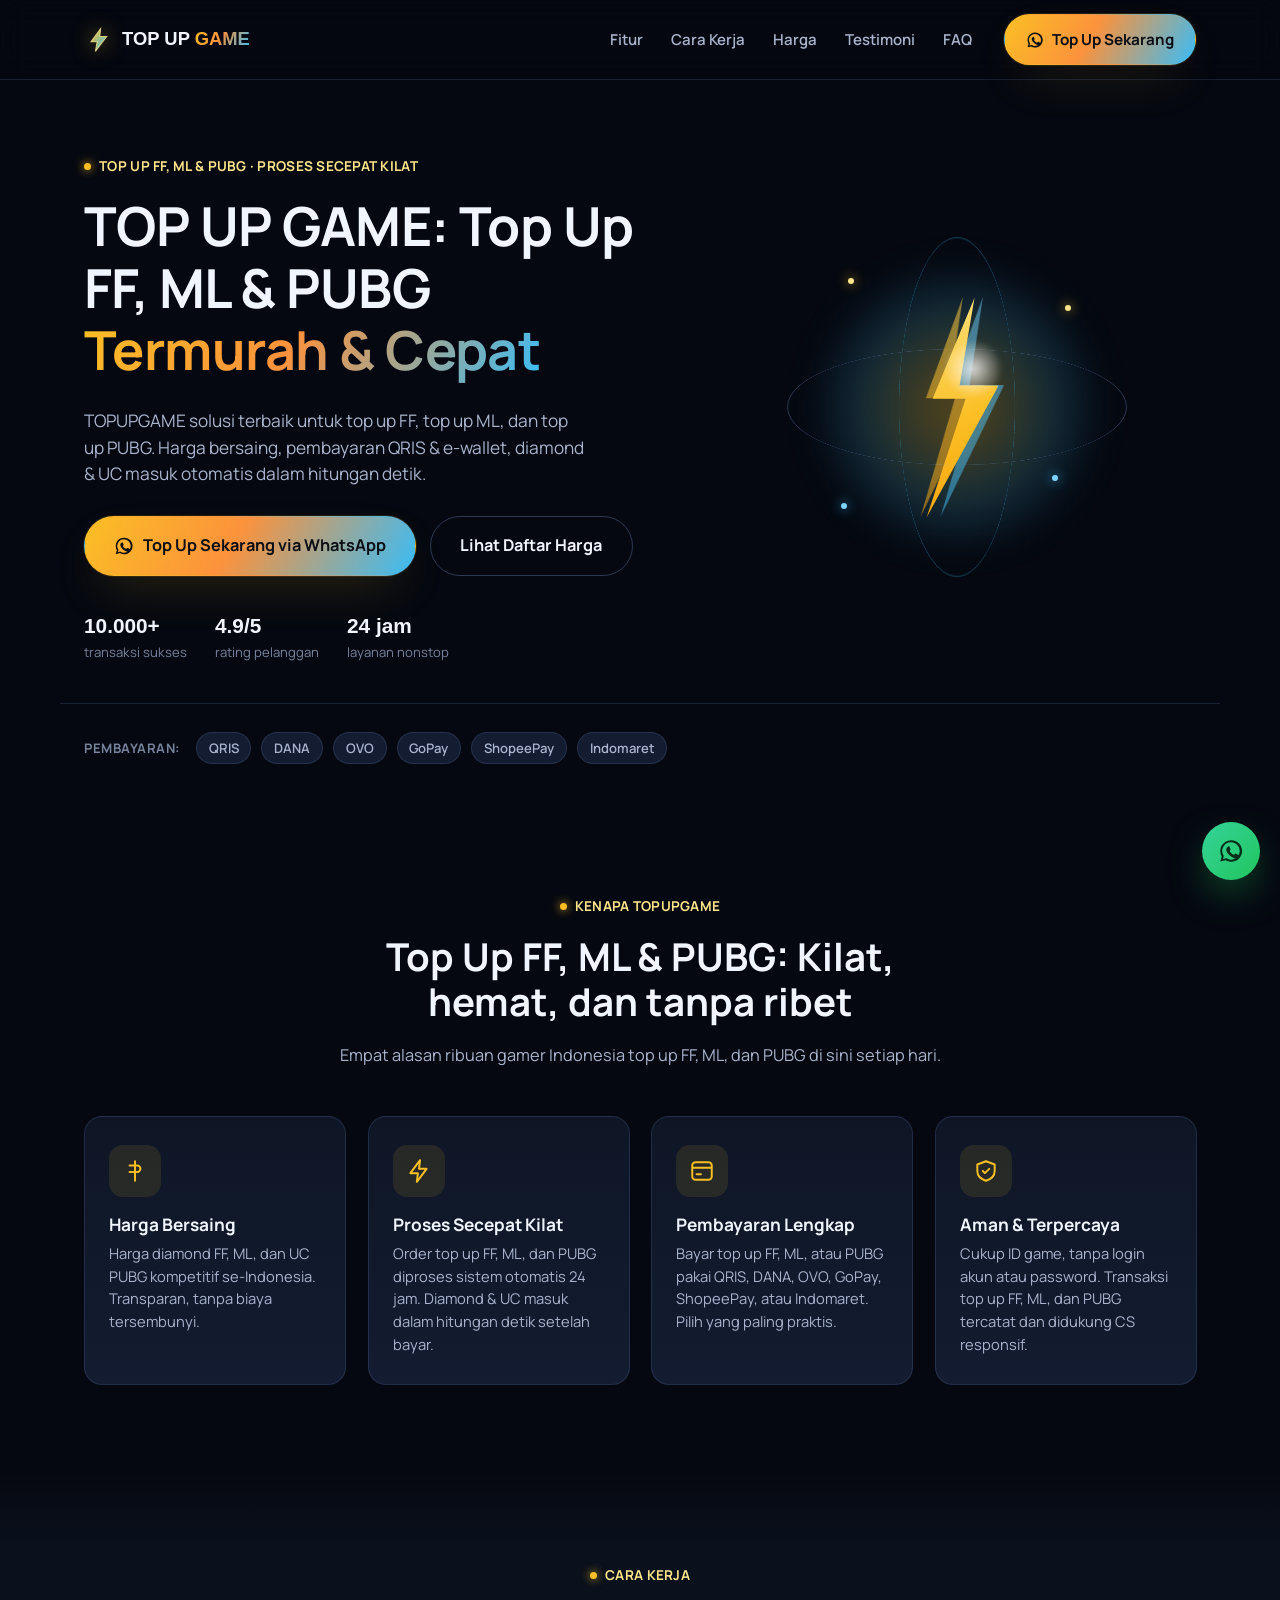
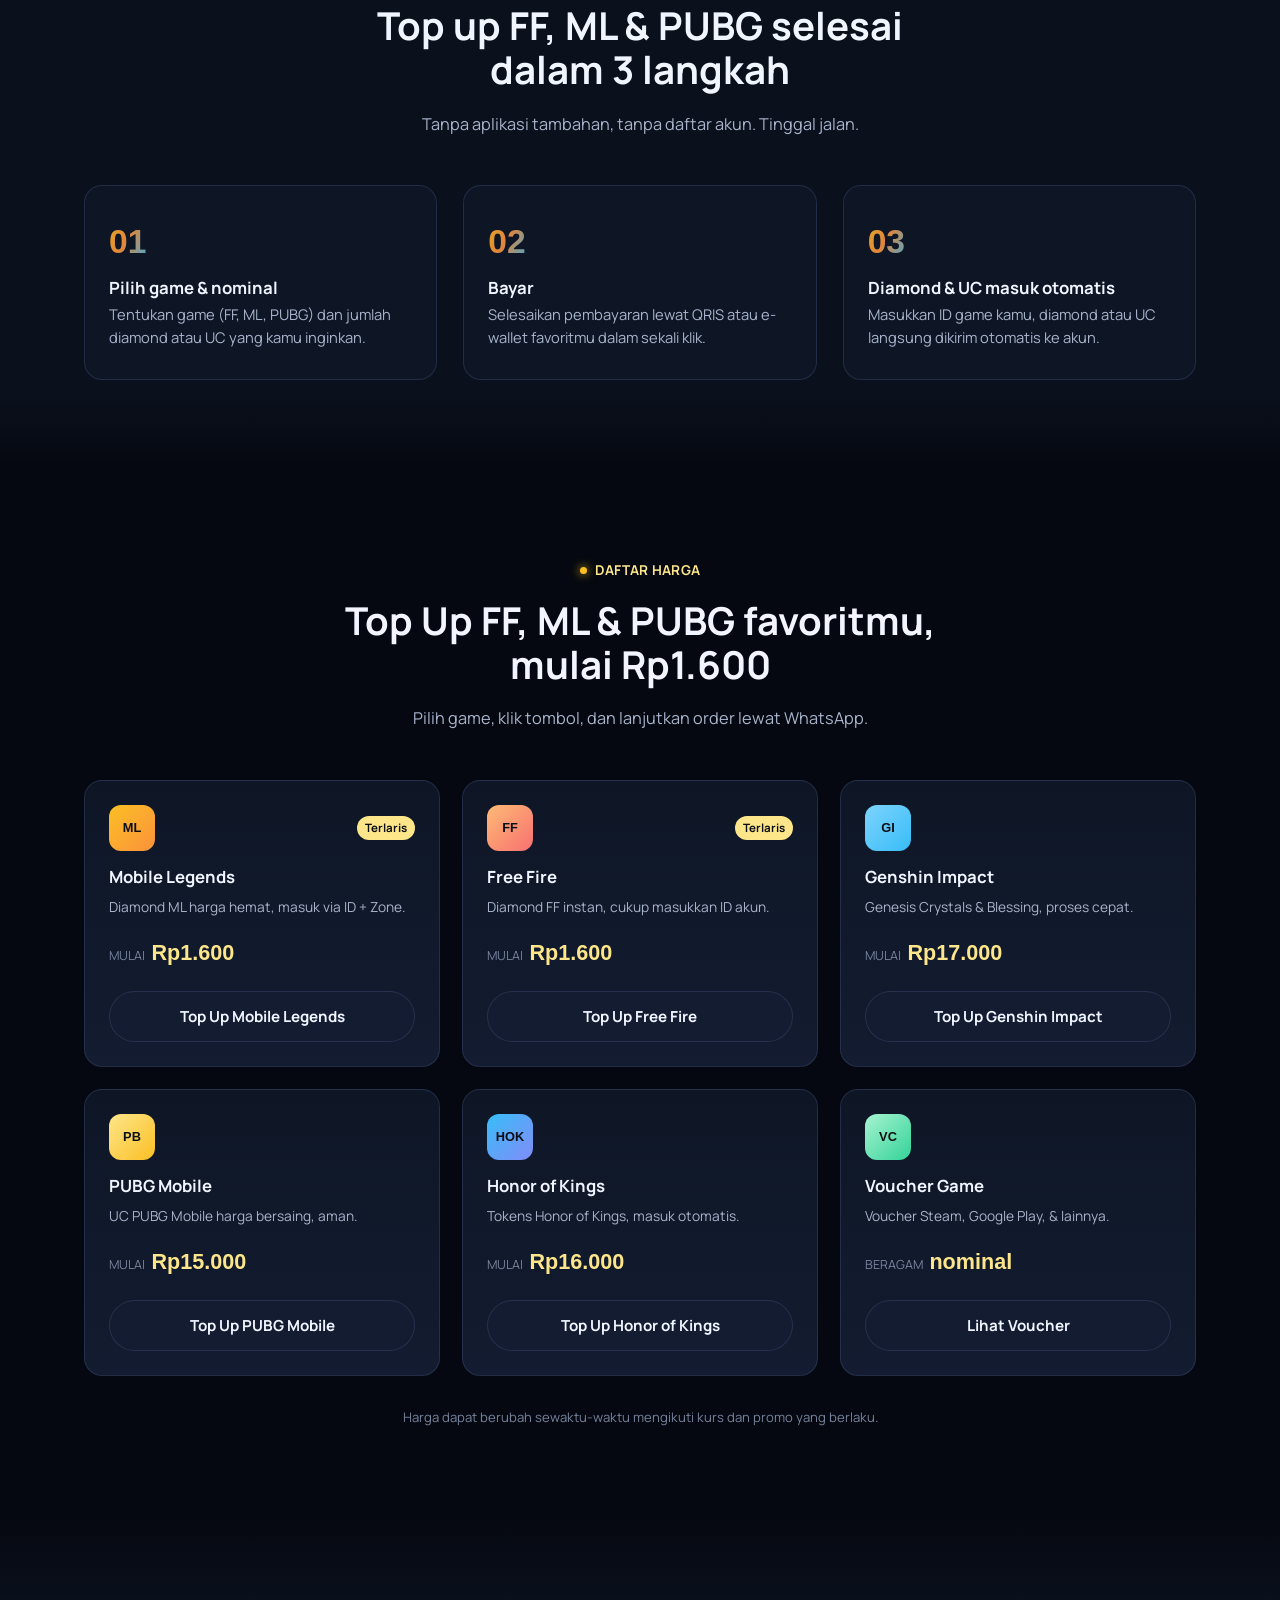
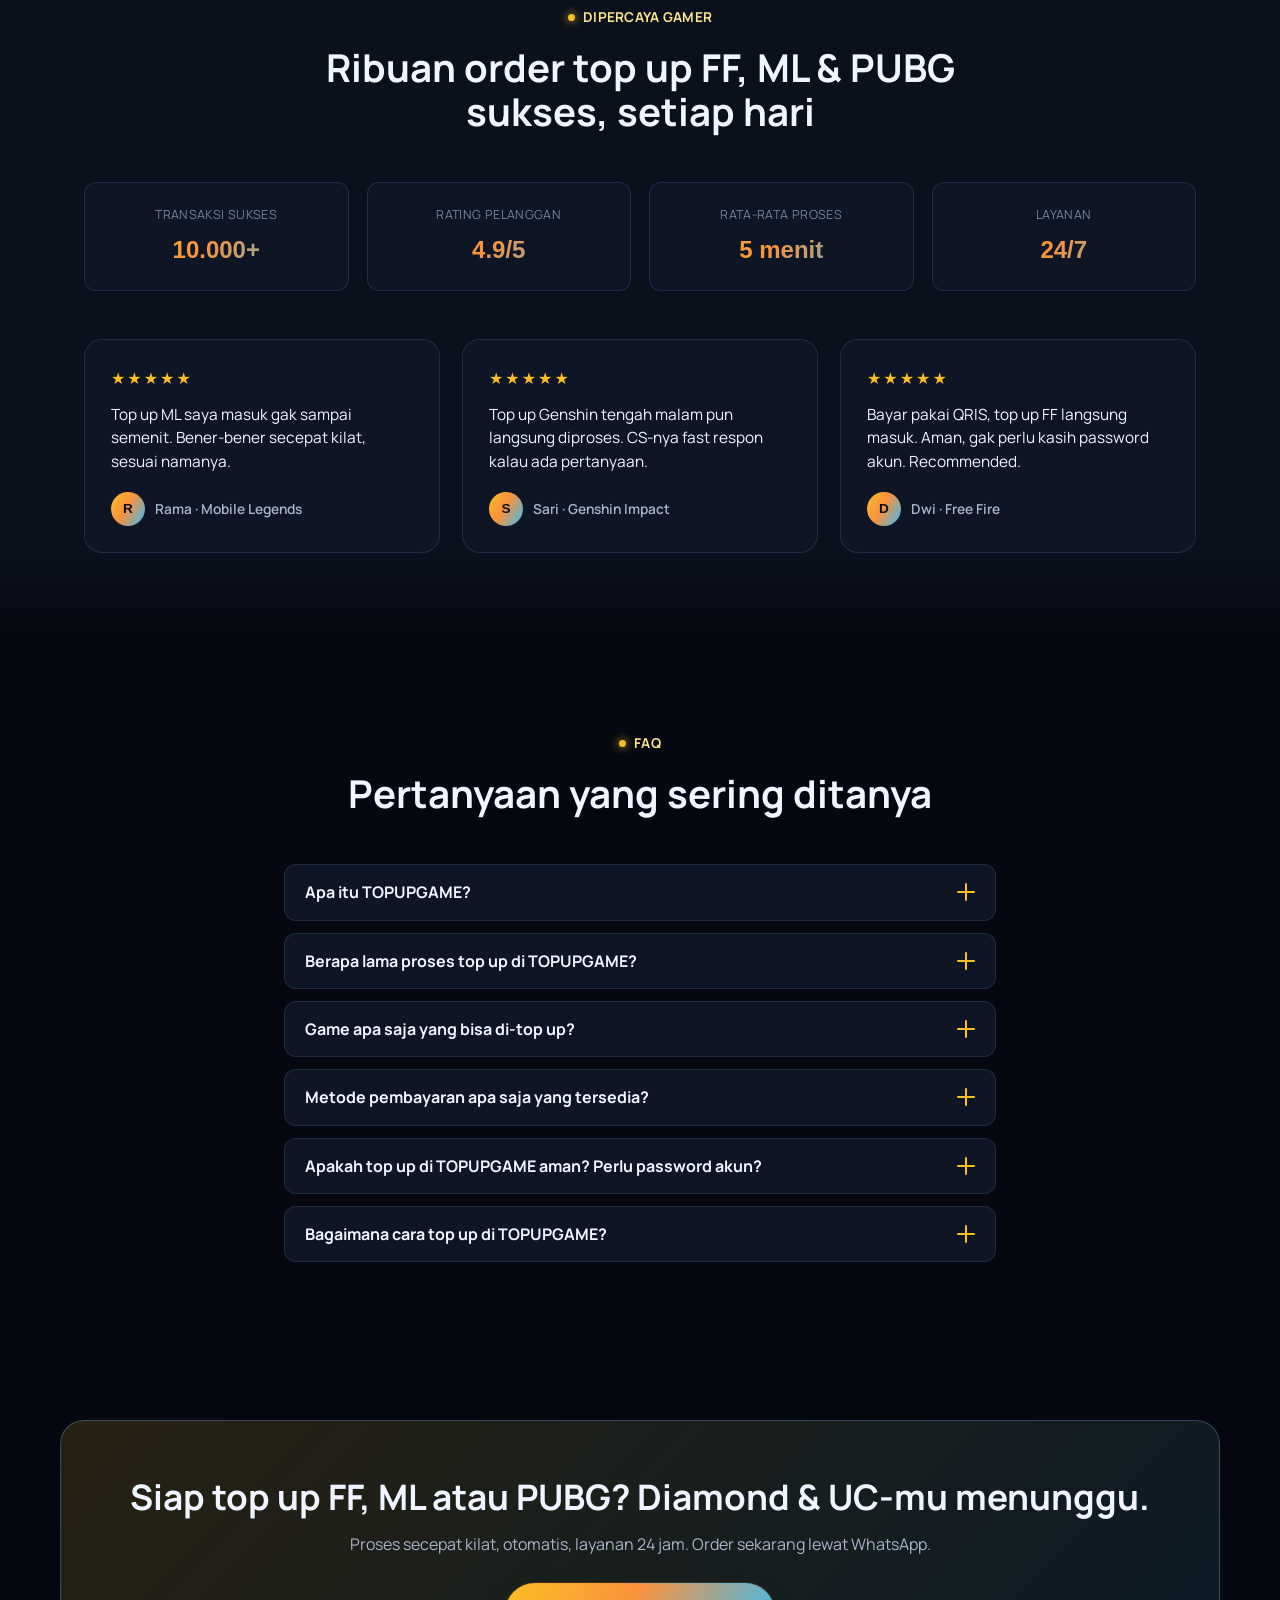
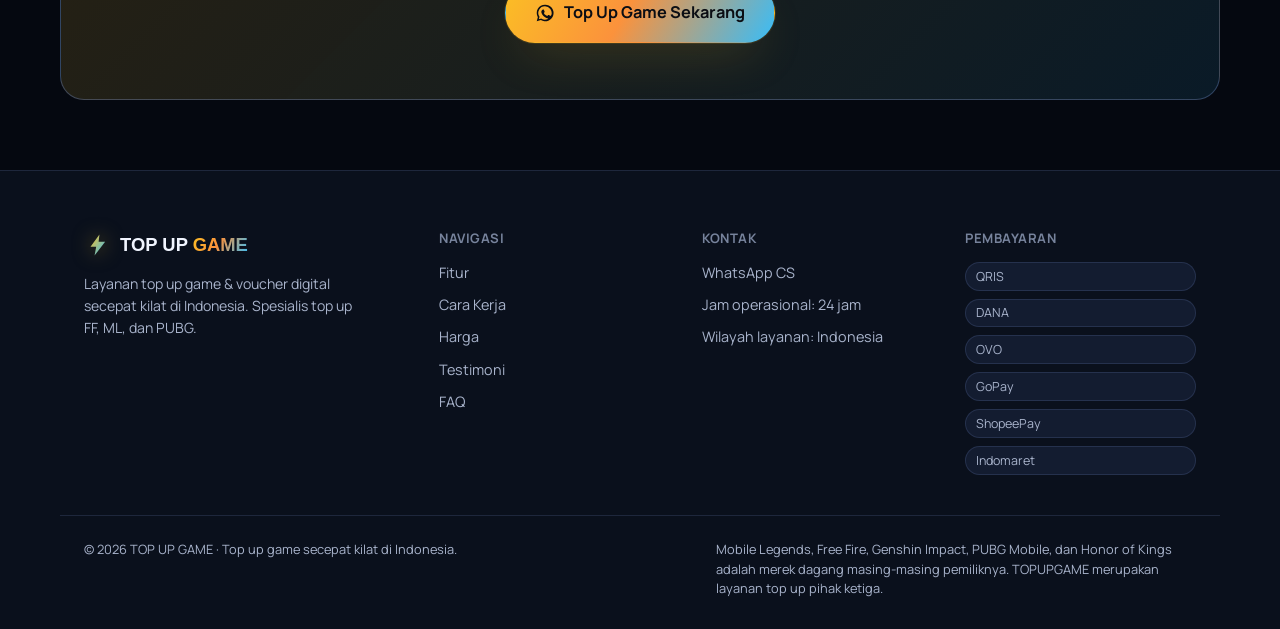
==== commit 6355f042: "Update index.html" ====
--- a/index.html
+++ b/index.html
@@ -27,7 +27,7 @@
 <meta property="og:image" content="https://topup.kitcampus.com/og-image.jpg"><!-- TODO: unggah 1200×630 -->
 <meta property="og:image:width" content="1200">
 <meta property="og:image:height" content="630">
-<meta property="og:image:alt" content="TOPUPGAME — Top Up FF, ML & PUBG Termurah">
+<meta property="og:image:alt" content="TOP UP GAME — Top Up FF, ML & PUBG Termurah">
 <!-- ===================== TWITTER CARD ===================== -->
 <meta name="twitter:card" content="summary_large_image">
 <meta name="twitter:title" content="TopUpGame: Situs Top Up Voucher Saldo Game Legal dan Terpercaya Se-Indonesia">
@@ -239,7 +239,7 @@
     <div class="container hero-grid">
       <div class="hero-copy" data-reveal>
         <p class="eyebrow"><span class="dot"></span>Top Up FF, ML & PUBG · proses secepat kilat</p>
-        <h1 id="hero-title">TOPUPGAME: Top Up FF, ML & PUBG <span class="grad-text">Termurah & Cepat</span></h1>
+        <h1 id="hero-title">TOP UP GAME: Top Up FF, ML & PUBG <span class="grad-text">Termurah & Cepat</span></h1>
         <p class="lead">TOPUPGAME solusi terbaik untuk top up FF, top up ML, dan top up PUBG. Harga bersaing, pembayaran QRIS &amp; e-wallet, diamond & UC masuk otomatis dalam hitungan detik.</p>
         <div class="hero-cta">
           <a class="btn btn-primary btn-lg"
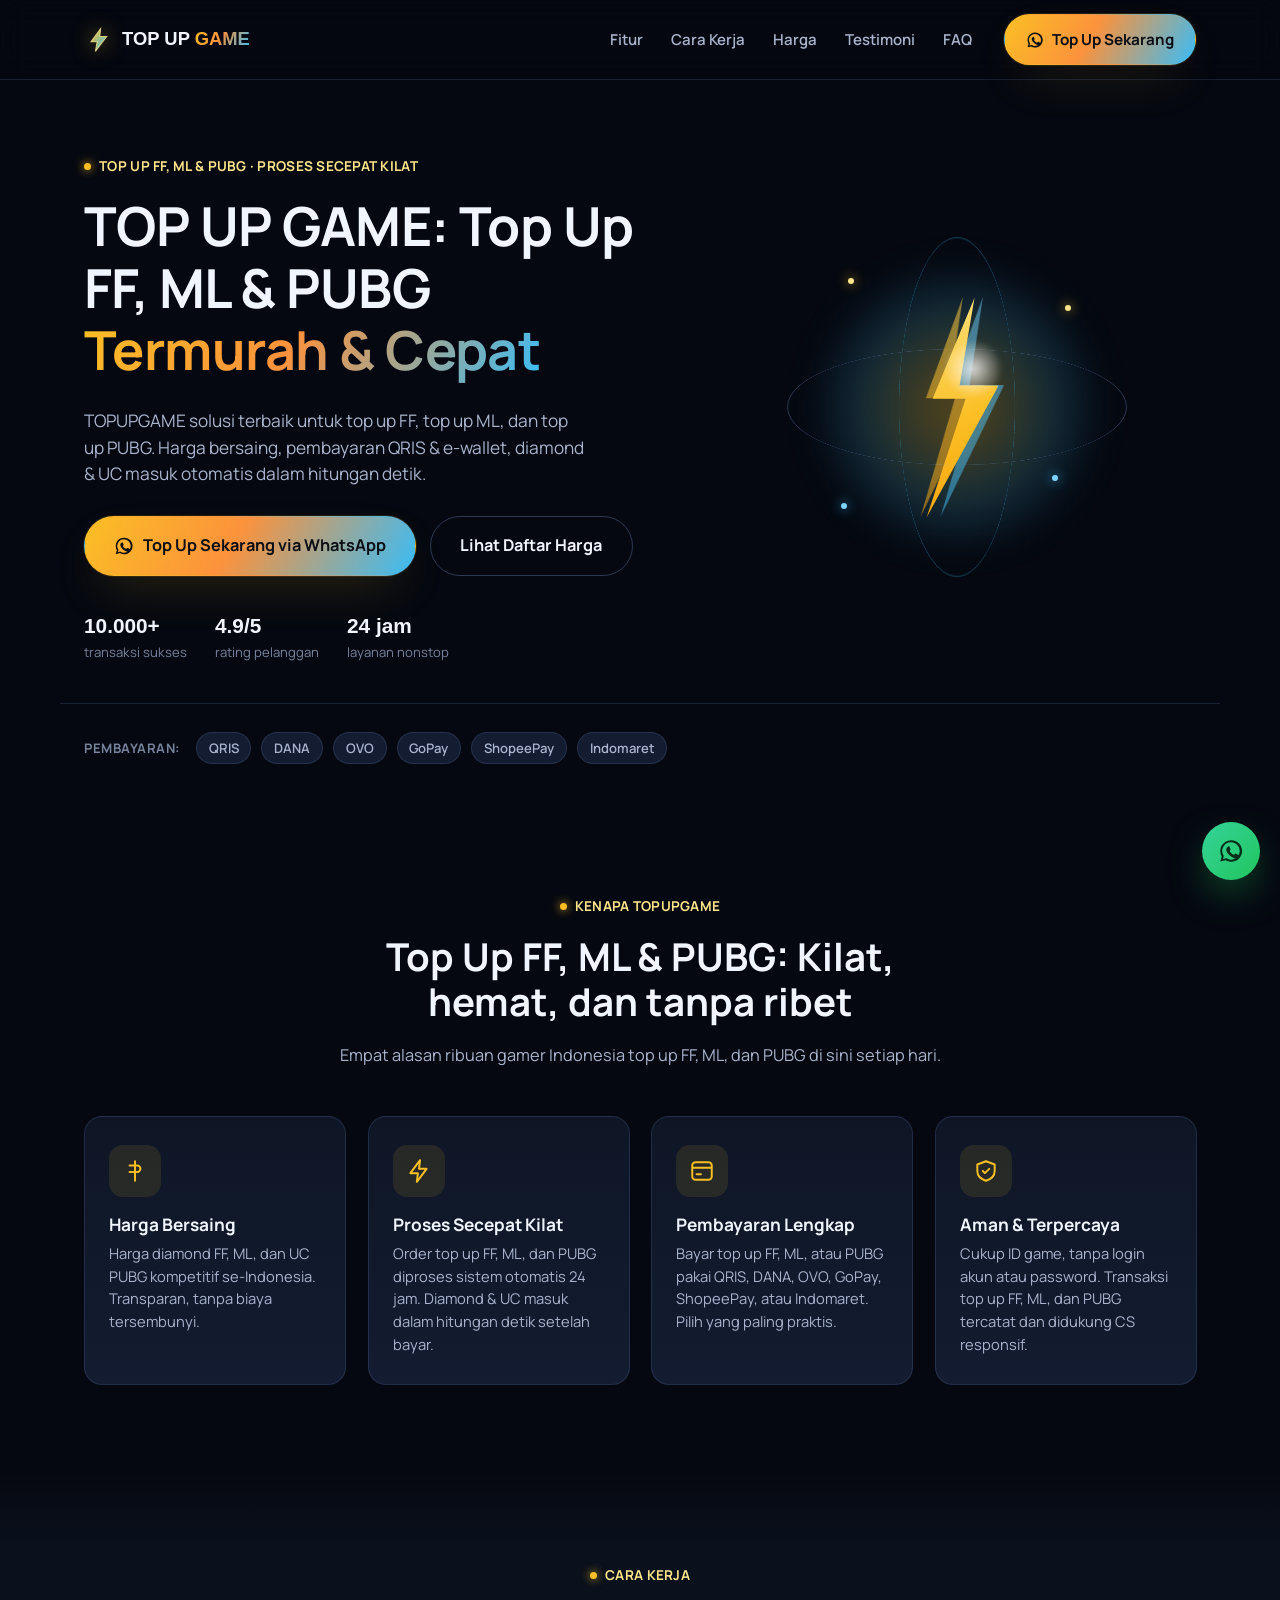
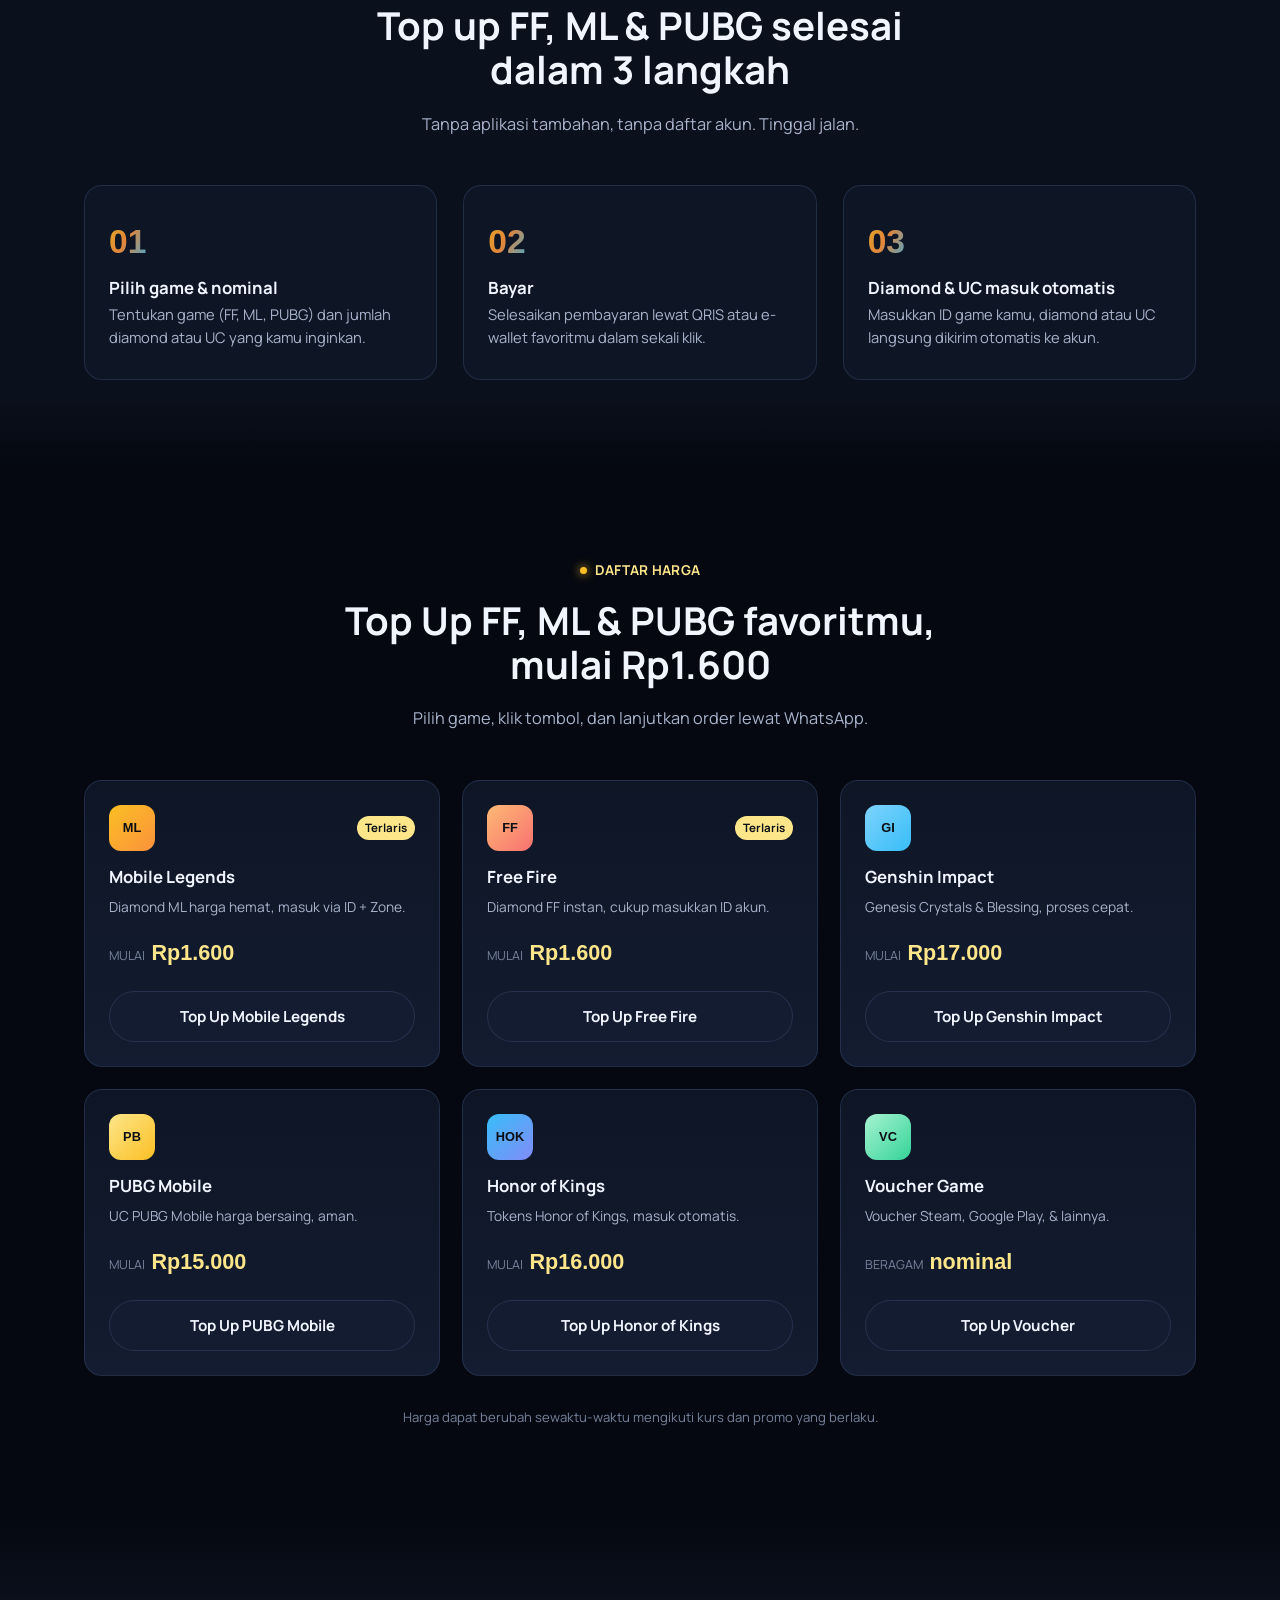
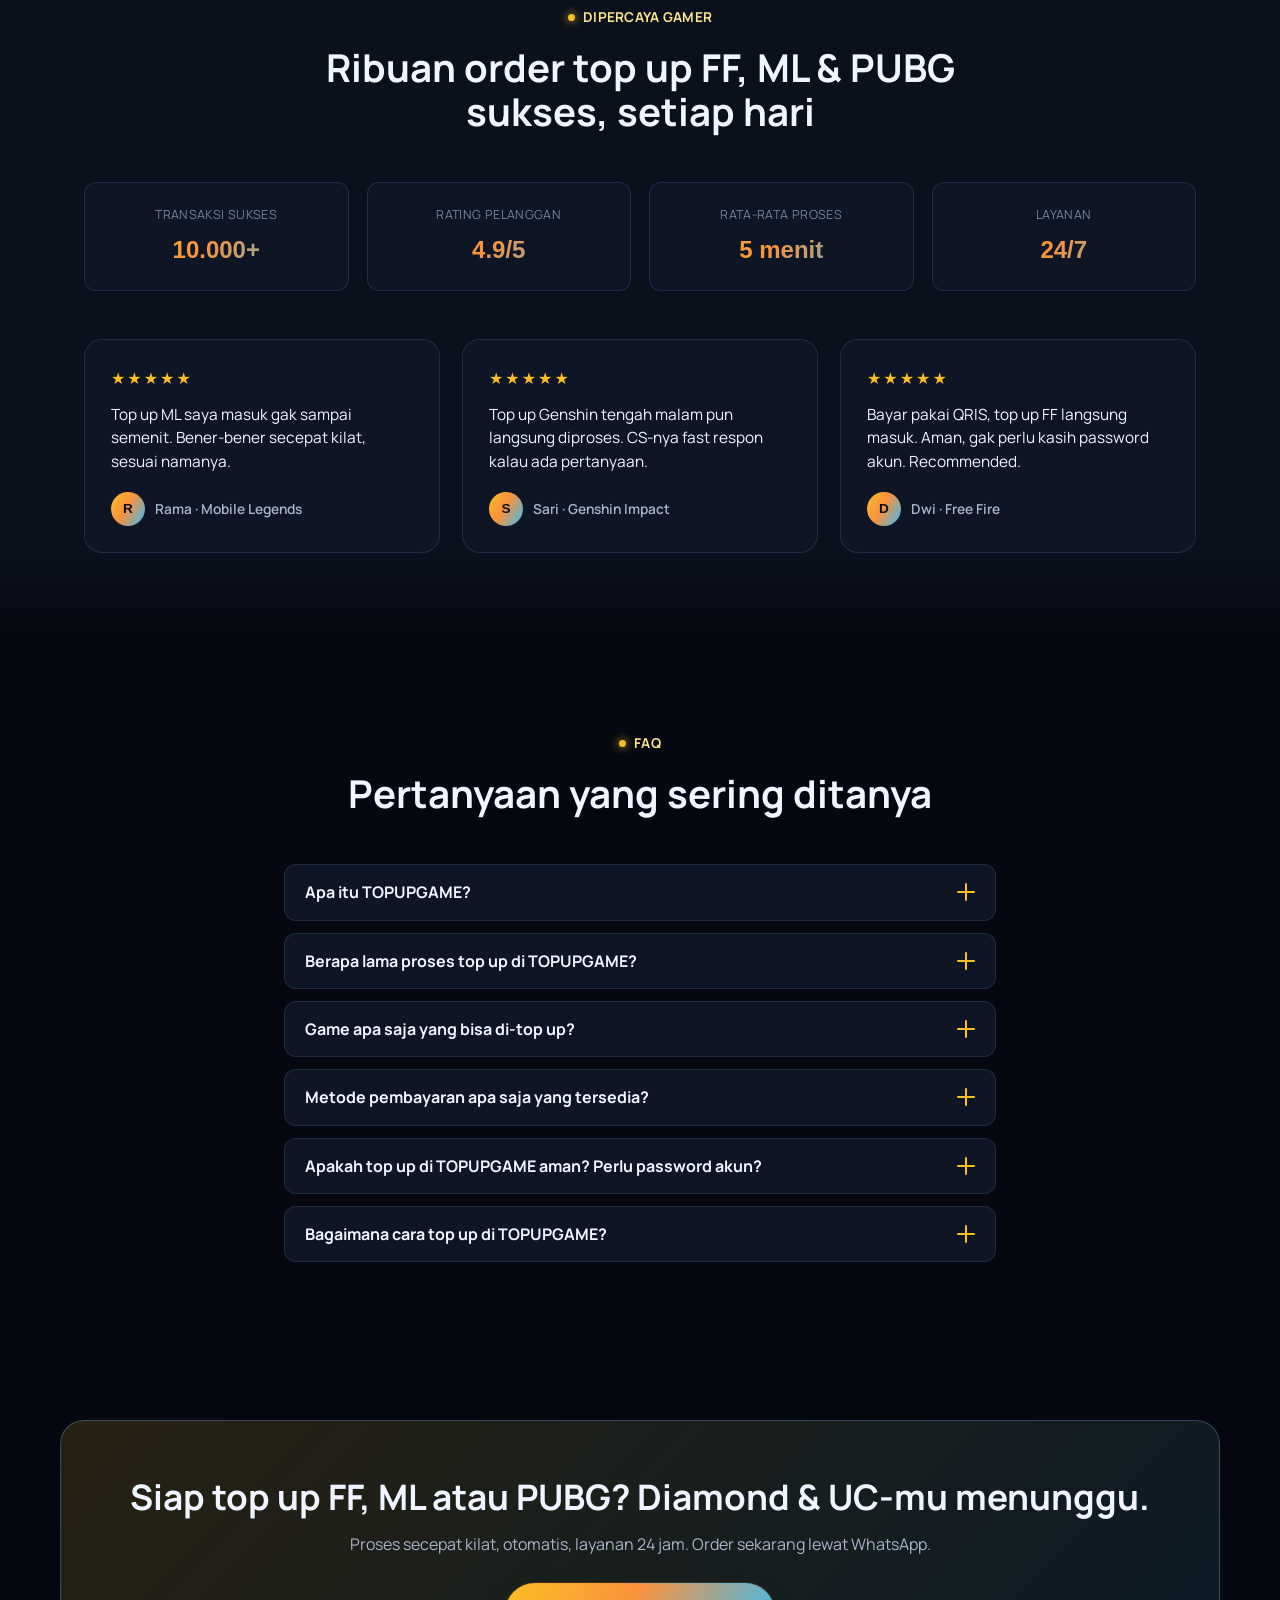
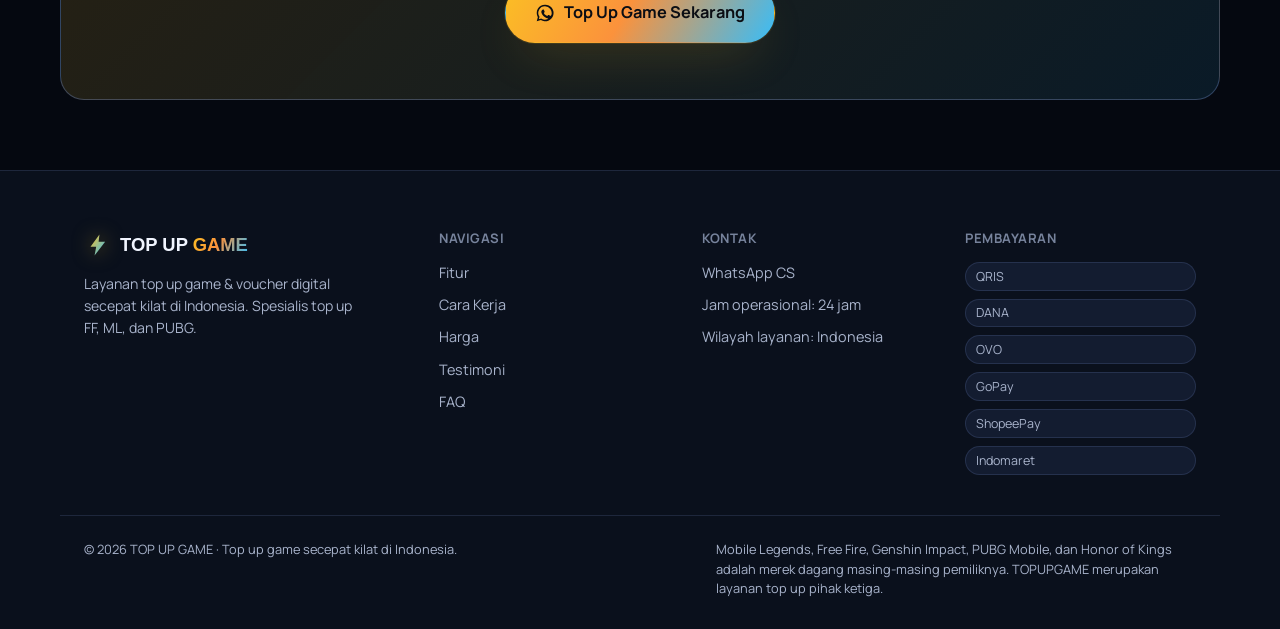
==== commit 36c4d554: "Update index.html" ====
--- a/index.html
+++ b/index.html
@@ -420,7 +420,7 @@
           <h3>Voucher Game</h3>
           <p class="price-note">Voucher Steam, Google Play, &amp; lainnya.</p>
           <p class="price"><span class="price-from">beragam</span><span class="price-num">nominal</span></p>
-          <a class="btn btn-soft btn-block" href="https://ezetopup.com/id/voucher-steam-wallet" target="_blank" rel="noopener">Lihat Voucher</a>
+          <a class="btn btn-soft btn-block" href="https://ezetopup.com/games" target="_blank" rel="noopener">Top Up Voucher</a>
         </article>
       </div>
       <p class="price-disclaimer">Harga dapat berubah sewaktu-waktu mengikuti kurs dan promo yang berlaku.</p>
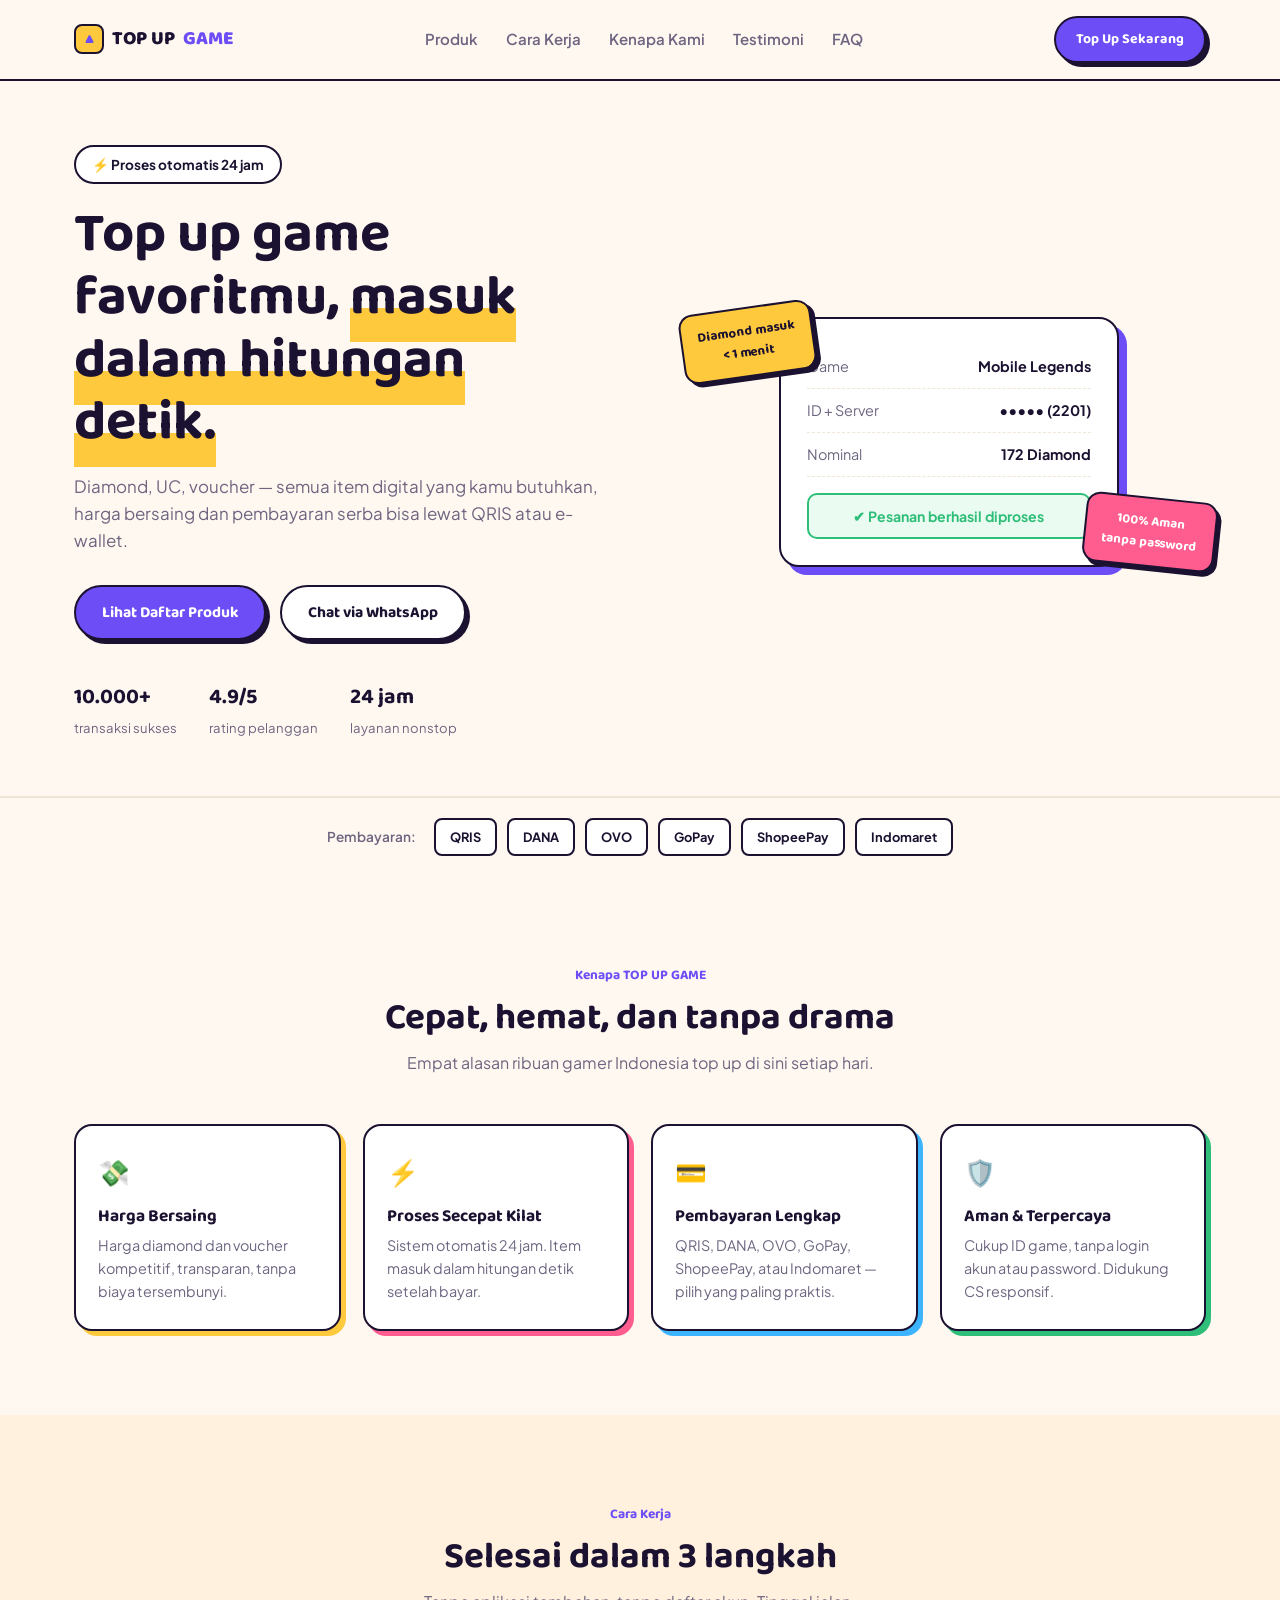
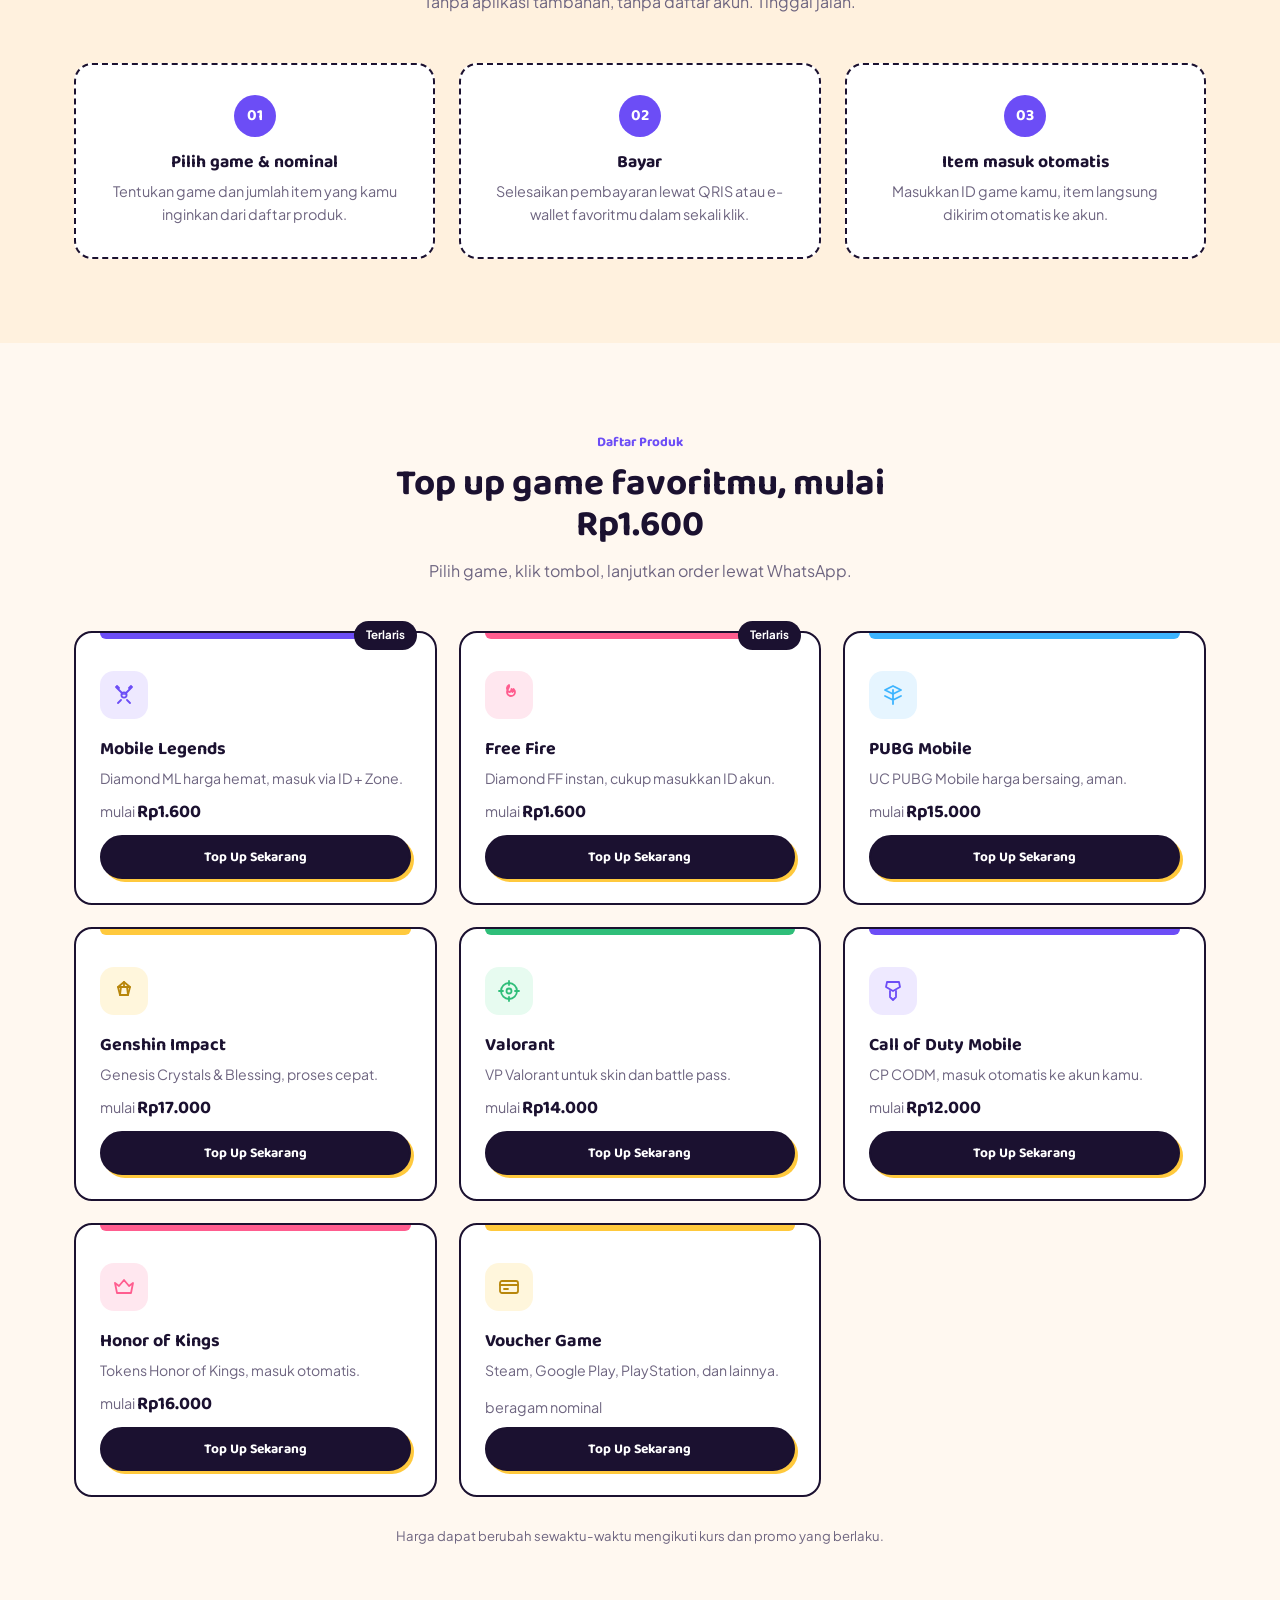
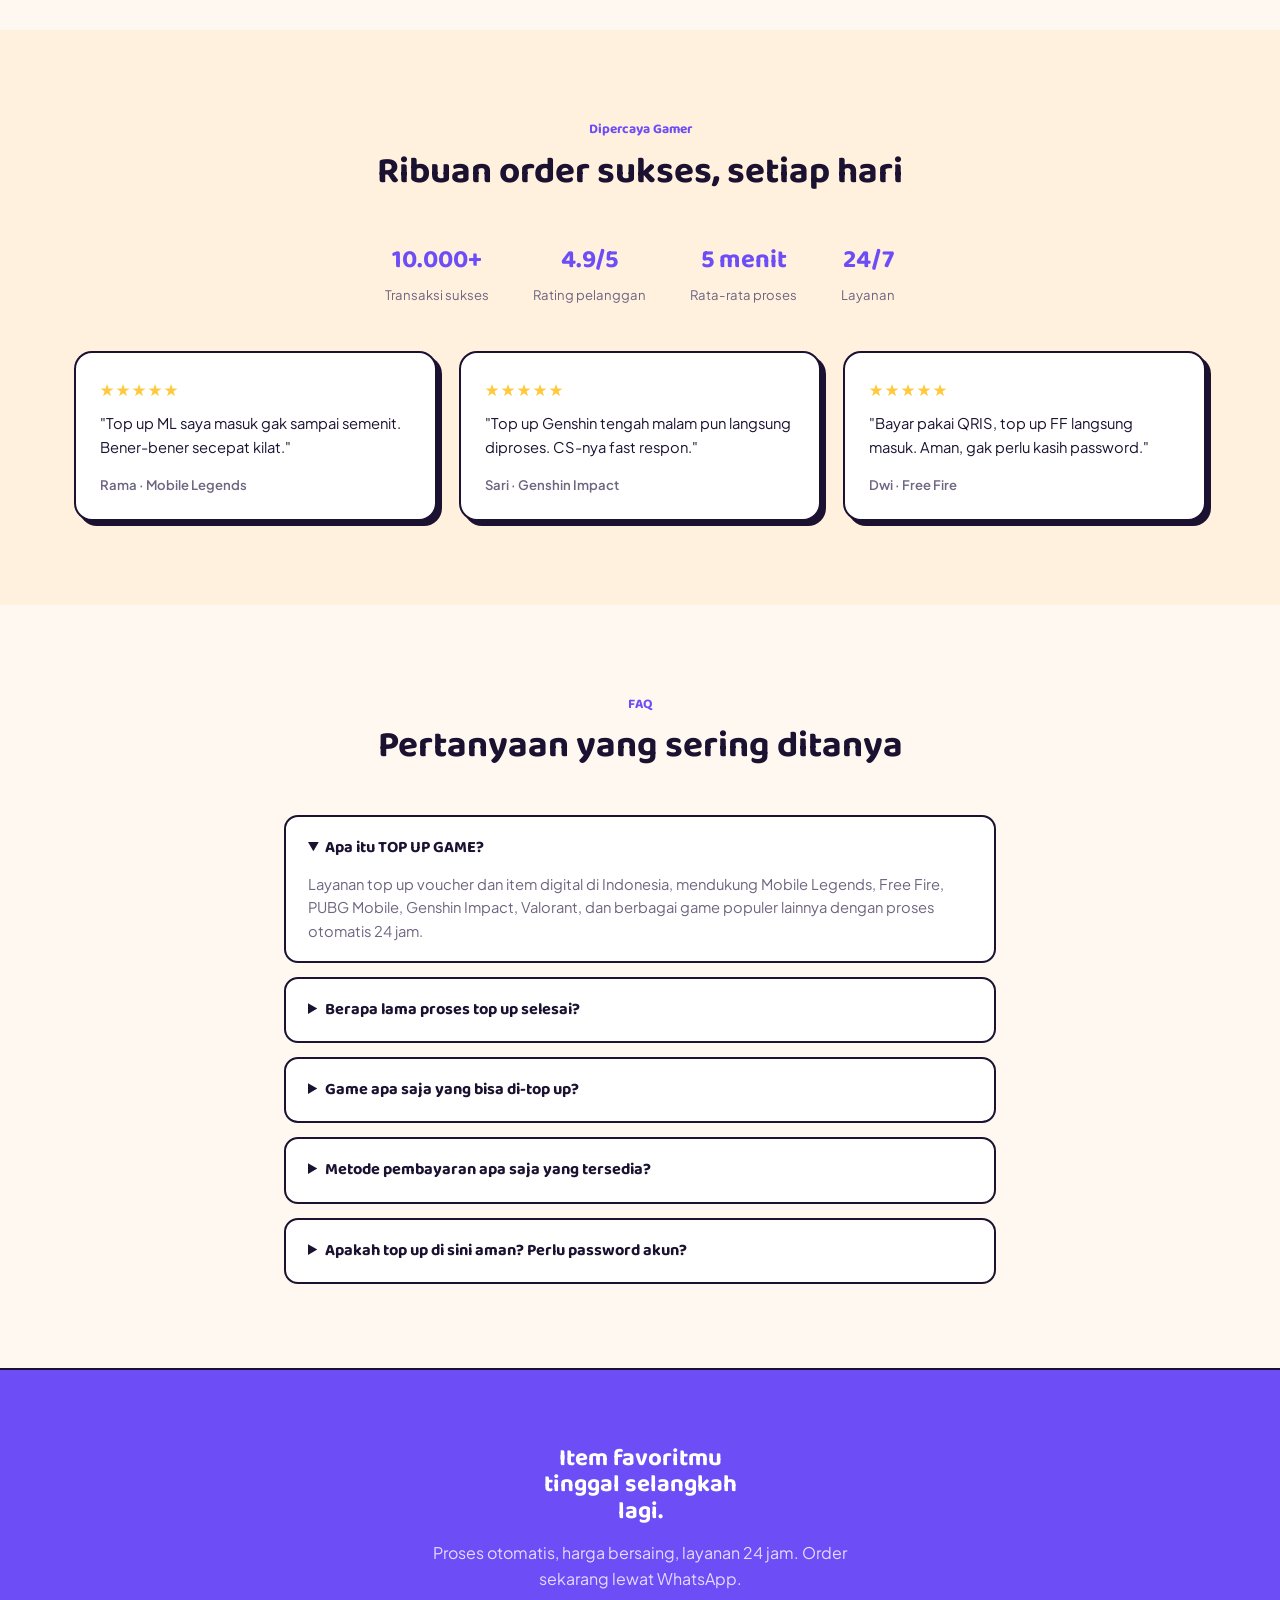
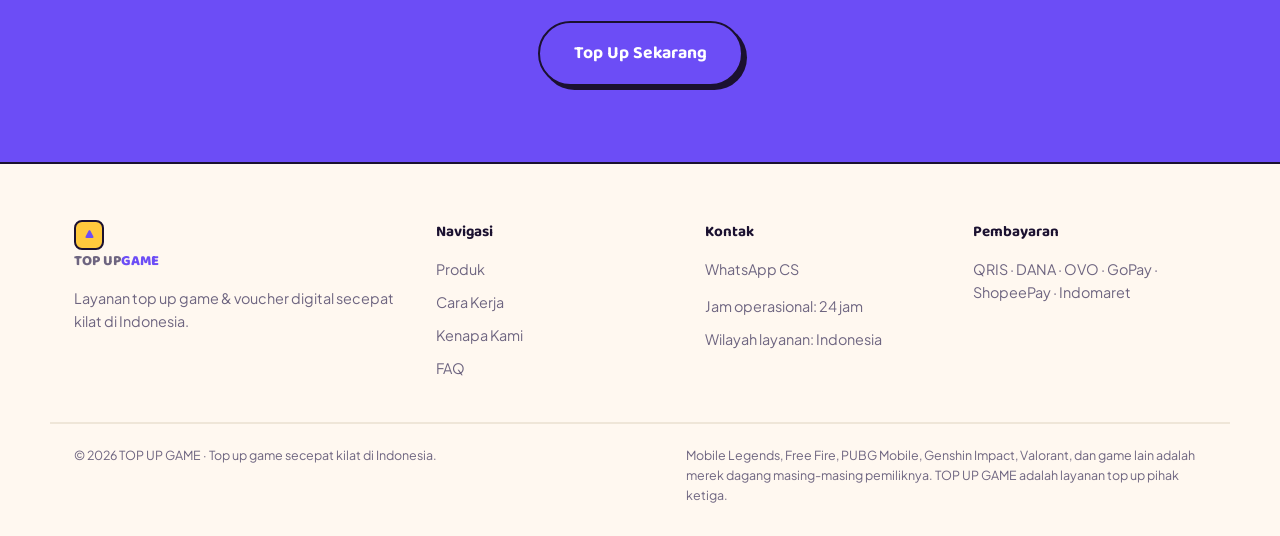
==== commit 079ad17e: "Rename index (1).html to index.html" ====
--- a/index.html
+++ b/index.html
@@ -1,598 +1,367 @@
-
-<!DOCTYPE html>
-<html lang="id">
-<head>
-<meta charset="UTF-8">
-  <!-- viewport: device-width + initial-scale, JANGAN matikan zoom (aksesibilitas WCAG) -->
-<meta name="viewport" content="width=device-width, initial-scale=1">
-<meta name="google-site-verification" content="pQsk1CrYvenxKP0IJKr5Xg_Nuo-HlM347ryx0_8TrMs" />
-<!-- ===================== META SEO INTI ===================== -->
-<title>TopUpGame: Situs Top Up Voucher Saldo Game Legal dan Terpercaya Se-Indonesia</title>
-<meta name="description" content="TopUpGame adalah situs top up voucher dan saldo game legal, murah, dan terpercaya di Indonesia. Proses otomatis 24 jam, instan, dan 100% amanah. Yuk, top up sekarang! Top up sekarang!">
-<link rel="canonical" href="https://topup.kitcampus.com/">
-<!-- Robots: CUKUP SATU baris agar tidak bentrok -->
-<meta name="robots" content="index, follow, max-snippet:-1, max-image-preview:large, max-video-preview:-1">
-<!-- Bahasa & alternatif (id-ID) -->
-<link rel="alternate" hreflang="id-ID" href="https://topup.kitcampus.com/">
-<link rel="alternate" hreflang="x-default" href="https://topup.kitcampus.com/">
-<meta name="author" content="TOPUPGAME">
-<meta name="theme-color" content="#050810">
-<!-- ===================== OPEN GRAPH ===================== -->
-<meta property="og:type" content="website">
-<meta property="og:site_name" content="TOPUPGAME">
-<meta property="og:locale" content="id_ID">
-<meta property="og:title" content="TopUpGame: Situs Top Up Voucher Saldo Game Legal dan Terpercaya Se-Indonesia">
-<meta property="og:description" content="TopUpGame adalah situs top up voucher dan saldo game legal, murah, dan terpercaya di Indonesia. Proses otomatis 24 jam, instan, dan 100% amanah. Yuk, top up sekarang!">
-<meta property="og:url" content="https://topup.kitcampus.com/">
-<meta property="og:image" content="https://topup.kitcampus.com/og-image.jpg"><!-- TODO: unggah 1200×630 -->
-<meta property="og:image:width" content="1200">
-<meta property="og:image:height" content="630">
-<meta property="og:image:alt" content="TOP UP GAME — Top Up FF, ML & PUBG Termurah">
-<!-- ===================== TWITTER CARD ===================== -->
-<meta name="twitter:card" content="summary_large_image">
-<meta name="twitter:title" content="TopUpGame: Situs Top Up Voucher Saldo Game Legal dan Terpercaya Se-Indonesia">
-<meta name="twitter:description" content="TopUpGame adalah situs top up voucher dan saldo game legal, murah, dan terpercaya di Indonesia. Proses otomatis 24 jam, instan, dan 100% amanah. Yuk, top up sekarang!">
-<meta name="twitter:image" content="https://topup.kitcampus.com/og-image.jpg">
-<!-- ===================== FONTS (preconnect + display=swap untuk CWV) ===================== -->
-<link rel="preconnect" href="https://fonts.googleapis.com">
-<link rel="preconnect" href="https://fonts.gstatic.com" crossorigin>
-<link rel="stylesheet" href="https://fonts.googleapis.com/css2?family=Manrope:wght@400;600;800&family=Sora:wght@500;700&display=swap">
-<!-- ===================== FAVICON (SVG inline, ringan) ===================== -->
-<link rel="icon" href="data:image/svg+xml,%3Csvg xmlns='http://www.w3.org/2000/svg' viewBox='0 0 32 32'%3E%3Crect width='32' height='32' rx='8' fill='%23050810'/%3E%3Cpath d='M18 4 8 18h6l-2 10 12-16h-7z' fill='%23FBBF24'/%3E%3C/svg%3E">
-<!--
-  Inline style minimal HANYA untuk mencegah "white flash" sebelum style.css
-  selesai dimuat (background gelap + fallback font). Bukan critical CSS penuh.
--->
-<style>:root{color-scheme:dark}html{background:#050810}body{margin:0;background:#050810;color:#F1F5FF;font-family:"Manrope",system-ui,-apple-system,"Segoe UI",Roboto,sans-serif}</style>
-<link rel="stylesheet" href="style-game.css">
-<!-- ===================== STRUCTURED DATA (JSON-LD @graph) ===================== -->
-<script type="application/ld+json">
-{
-  "@context": "https://schema.org",
-  "@graph": [
-    {
-      "@type": "Organization",
-      "@id": "https://topup.kitcampus.com/#organization",
-      "name": "TOP UP GAME",
-      "url": "https://topup.kitcampus.com/",
-      "description": "Layanan top up game secepat kilat di Indonesia. Spesialis top up FF, top up ML, dan top up PUBG.",
-      "logo": {
-        "@type": "ImageObject",
-        "url": "https://topup.kitcampus.com/og-image.jpg"
-      },
-      "areaServed": "ID",
-      "contactPoint": {
-        "@type": "ContactPoint",
-        "contactType": "customer service",
-        "telephone": "+6281237574488",
-        "availableLanguage": ["id"],
-        "areaServed": "ID"
-      }
-    },
-    {
-      "@type": "WebSite",
-      "@id": "https://topup.kitcampus.com/#website",
-      "url": "https://topup.kitcampus.com/",
-      "name": "TOP UP GAME",
-      "inLanguage": "id-ID",
-      "publisher": { "@id": "https://topup.kitcampus.com/#organization" }
-    },
-    {
-      "@type": "Service",
-      "@id": "https://topup.kitcampus.com/#service",
-      "serviceType": "Top up game & voucher digital",
-      "name": "Layanan Top Up Game Kilat",
-      "provider": { "@id": "https://topup.kitcampus.com/#organization" },
-      "areaServed": { "@type": "Country", "name": "Indonesia" },
-      "availableChannel": {
-        "@type": "ServiceChannel",
-        "serviceUrl": "https://topup.kitcampus.com/",
-        "availableLanguage": "id"
-      },
-      "offers": {
-        "@type": "AggregateOffer",
-        "priceCurrency": "IDR",
-        "lowPrice": "1600",
-        "offerCount": "6",
-        "availability": "https://schema.org/InStock"
-      }
-    },
-    {
-      "@type": "BreadcrumbList",
-      "@id": "https://topup.kitcampus.com/#breadcrumb",
-      "itemListElement": [
-        {
-          "@type": "ListItem",
-          "position": 1,
-          "name": "Beranda",
-          "item": "https://topup.kitcampus.com/"
-        }
-      ]
-    },
-    {
-      "@type": "FAQPage",
-      "@id": "https://topup.kitcampus.com/#faq",
-      "mainEntity": [
-        {
-          "@type": "Question",
-          "name": "Apa itu TOPUPGAME?",
-          "acceptedAnswer": {
-            "@type": "Answer",
-            "text": "TOPUPGAME adalah layanan top up game dan voucher digital di Indonesia. Kami spesialis top up Mobile Legends (ML), Free Fire (FF), PUBG Mobile, Genshin Impact, dan Honor of Kings dengan proses secepat kilat, otomatis 24 jam."
-          }
-        },
-        {
-          "@type": "Question",
-          "name": "Berapa lama proses top up di TOPUPGAME?",
-          "acceptedAnswer": {
-            "@type": "Answer",
-            "text": "Prosesnya otomatis dan cepat. Setelah pembayaran berhasil, diamond atau UC umumnya masuk ke akun dalam hitungan detik hingga beberapa menit, kapan pun, 24 jam sehari."
-          }
-        },
-        {
-          "@type": "Question",
-          "name": "Game apa saja yang bisa di-top up?",
-          "acceptedAnswer": {
-            "@type": "Answer",
-            "text": "Kami mendukung Mobile Legends (top up ML), Free Fire (top up FF), PUBG Mobile (top up PUBG), Genshin Impact, Honor of Kings, serta voucher game seperti Steam dan Google Play. Daftar lengkap bisa dilihat di bagian Harga."
-          }
-        },
-        {
-          "@type": "Question",
-          "name": "Metode pembayaran apa saja yang tersedia?",
-          "acceptedAnswer": {
-            "@type": "Answer",
-            "text": "TOPUPGAME menerima pembayaran lewat QRIS, DANA, OVO, GoPay, ShopeePay, dan Indomaret, sehingga kamu bebas memilih metode yang paling praktis."
-          }
-        },
-        {
-          "@type": "Question",
-          "name": "Apakah top up di TOPUPGAME aman? Perlu password akun?",
-          "acceptedAnswer": {
-            "@type": "Answer",
-            "text": "Aman. Kamu cukup memberikan ID game (dan server bila diperlukan), tanpa perlu memberikan password atau login akun. Setiap transaksi tercatat dan didukung layanan pelanggan."
-          }
-        },
-        {
-          "@type": "Question",
-          "name": "Bagaimana cara top up di TOPUPGAME?",
-          "acceptedAnswer": {
-            "@type": "Answer",
-            "text": "Pilih game dan nominal yang diinginkan, selesaikan pembayaran lewat QRIS atau e-wallet, lalu masukkan ID game kamu. Diamond atau UC akan masuk otomatis ke akunmu."
-          }
-        }
-      ]
-    }
-  ]
-}
-</script>
-</head>
-<body>
-<!-- Skip link: elemen fokus pertama untuk pengguna keyboard -->
-<a class="skip-link" href="#main">Lewati ke konten utama</a>
-<!-- Latar belakang dekoratif: gradient mesh (aria-hidden, bukan konten) -->
-<div class="bg-mesh" aria-hidden="true">
-  <span class="blob blob-1"></span>
-  <span class="blob blob-2"></span>
-  <span class="blob blob-3"></span>
-  <span class="grid-overlay"></span>
-</div>
-<!-- ============================ HEADER / NAV ============================ -->
-<header class="site-header" id="top">
-  <div class="container nav-wrap">
-    <a class="brand" href="#top" aria-label="TOP UP GAME — beranda">
-      <span class="brand-mark" aria-hidden="true">
-        <svg viewBox="0 0 32 32" width="28" height="28" focusable="false">
-          <path d="M19 3 8 18h7l-2 11 13-17h-8z" fill="url(#bm)"></path>
-          <path d="M19 3 8 18h7l-2 11 13-17h-8z" fill="none" stroke="#FDE68A" stroke-width="1.2" opacity=".8"></path>
-          <defs>
-            <linearGradient id="bm" x1="0" y1="0" x2="1" y2="1">
-              <stop offset="0" stop-color="#FBBF24"></stop>
-              <stop offset="1" stop-color="#38BDF8"></stop>
-            </linearGradient>
-          </defs>
-        </svg>
-      </span>
-      <span class="brand-name">TOP UP <span class="brand-accent">GAME</span></span>
-    </a>
-    <nav class="nav" aria-label="Navigasi utama">
-      <ul class="nav-list" id="nav-list">
-        <li><a href="#fitur">Fitur</a></li>
-        <li><a href="#cara-kerja">Cara Kerja</a></li>
-        <li><a href="#harga">Harga</a></li>
-        <li><a href="#testimoni">Testimoni</a></li>
-        <li><a href="#faq">FAQ</a></li>
-      </ul>
-    </nav>
-    <a class="btn btn-primary nav-cta"
-       href="https://ezetopup.com/"
-       target="_blank" rel="noopener">
-      <svg class="ico" viewBox="0 0 24 24" width="18" height="18" aria-hidden="true" focusable="false">
-        <path fill="currentColor" d="M12 2a10 10 0 0 0-8.6 15l-1.3 4.8 4.9-1.3A10 10 0 1 0 12 2zm0 2a8 8 0 1 1-4.2 14.8l-.3-.2-2.9.8.8-2.8-.2-.3A8 8 0 0 1 12 4zm-2.7 4.1c-.2 0-.5.1-.7.4-.3.3-1 1-1 2.3s1 2.7 1.1 2.9c.2.2 2 3.1 4.9 4.2 2.4.9 2.9.7 3.4.7.5-.1 1.6-.7 1.9-1.4.2-.7.2-1.2.1-1.4-.1-.1-.3-.2-.6-.4l-2-1c-.3-.1-.5-.2-.7.1l-.7.9c-.1.2-.3.2-.5.1-.3-.1-1.2-.4-2.2-1.4-.8-.7-1.4-1.6-1.5-1.9-.1-.3 0-.4.1-.5l.4-.5c.1-.2.2-.3.3-.5 0-.2 0-.4-.1-.5l-.9-2.1c-.2-.5-.4-.4-.6-.4h-.5z"></path>
-      </svg>
-      Top Up Sekarang
-    </a>
-    <!-- Tombol hamburger (mobile) -->
-    <button class="nav-toggle" id="nav-toggle" aria-label="Buka menu" aria-expanded="false" aria-controls="mobile-menu">
-      <span class="bar"></span><span class="bar"></span><span class="bar"></span>
-    </button>
-  </div>
-</header>
-<!-- Menu overlay mobile -->
-<div class="mobile-menu" id="mobile-menu" hidden>
-  <nav aria-label="Navigasi mobile">
-    <ul>
-      <li><a href="#fitur">Fitur</a></li>
-      <li><a href="#cara-kerja">Cara Kerja</a></li>
-      <li><a href="#harga">Harga</a></li>
-      <li><a href="#testimoni">Testimoni</a></li>
-      <li><a href="#faq">FAQ</a></li>
-    </ul>
-    <a class="btn btn-primary btn-block"
-       href="#harga"
-       target="_blank" rel="noopener">Top Up via WhatsApp</a>
-  </nav>
-</div>
-<main id="main">
-  <!-- ============================ HERO ============================ -->
-  <section class="hero" aria-labelledby="hero-title">
-    <div class="container hero-grid">
-      <div class="hero-copy" data-reveal>
-        <p class="eyebrow"><span class="dot"></span>Top Up FF, ML & PUBG · proses secepat kilat</p>
-        <h1 id="hero-title">TOP UP GAME: Top Up FF, ML & PUBG <span class="grad-text">Termurah & Cepat</span></h1>
-        <p class="lead">TOPUPGAME solusi terbaik untuk top up FF, top up ML, dan top up PUBG. Harga bersaing, pembayaran QRIS &amp; e-wallet, diamond & UC masuk otomatis dalam hitungan detik.</p>
-        <div class="hero-cta">
-          <a class="btn btn-primary btn-lg"
-             href="#harga"
-             target="_blank" rel="noopener">
-            <svg class="ico" viewBox="0 0 24 24" width="20" height="20" aria-hidden="true" focusable="false">
-              <path fill="currentColor" d="M12 2a10 10 0 0 0-8.6 15l-1.3 4.8 4.9-1.3A10 10 0 1 0 12 2zm0 2a8 8 0 1 1-4.2 14.8l-.3-.2-2.9.8.8-2.8-.2-.3A8 8 0 0 1 12 4zm-2.7 4.1c-.2 0-.5.1-.7.4-.3.3-1 1-1 2.3s1 2.7 1.1 2.9c.2.2 2 3.1 4.9 4.2 2.4.9 2.9.7 3.4.7.5-.1 1.6-.7 1.9-1.4.2-.7.2-1.2.1-1.4-.1-.1-.3-.2-.6-.4l-2-1c-.3-.1-.5-.2-.7.1l-.7.9c-.1.2-.3.2-.5.1-.3-.1-1.2-.4-2.2-1.4-.8-.7-1.4-1.6-1.5-1.9-.1-.3 0-.4.1-.5l.4-.5c.1-.2.2-.3.3-.5 0-.2 0-.4-.1-.5l-.9-2.1c-.2-.5-.4-.4-.6-.4h-.5z"></path>
-            </svg>
-            Top Up Sekarang via WhatsApp
-          </a>
-          <a class="btn btn-ghost btn-lg" href="#harga">Lihat Daftar Harga</a>
-        </div>
-        <ul class="hero-trust" aria-label="Bukti kepercayaan">
-          <li><strong>10.000+</strong><span>transaksi sukses</span></li>
-          <li><strong>4.9/5</strong><span>rating pelanggan</span></li>
-          <li><strong>24 jam</strong><span>layanan nonstop</span></li>
-        </ul>
-      </div>
-      <!-- SIGNATURE: petir neon + cincin energi (CSS 3D, dekoratif) -->
-      <div class="hero-visual" aria-hidden="true">
-        <div class="bolt-stage" id="bolt-stage">
-          <div class="bolt-halo"></div>
-          <div class="bolt-tilt" id="bolt-tilt">
-            <div class="orbit">
-              <span class="ring ring-a"></span>
-              <span class="ring ring-b"></span>
-            </div>
-            <div class="bolt">
-              <span class="facet facet-core"></span>
-              <span class="facet facet-left"></span>
-              <span class="facet facet-right"></span>
-              <span class="shine"></span>
-            </div>
-            <span class="spark s1"></span>
-            <span class="spark s2"></span>
-            <span class="spark s3"></span>
-            <span class="spark s4"></span>
-          </div>
-        </div>
-      </div>
-    </div>
-    <!-- Baris metode pembayaran -->
-    <div class="container payment-strip" data-reveal>
-      <span class="pay-label">Pembayaran:</span>
-      <ul class="pay-list">
-        <li>QRIS</li><li>DANA</li><li>OVO</li><li>GoPay</li><li>ShopeePay</li><li>Indomaret</li>
-      </ul>
-    </div>
-  </section>
-  <!-- ============================ FITUR ============================ -->
-  <section class="section" id="fitur" aria-labelledby="fitur-title">
-    <div class="container">
-      <header class="section-head" data-reveal>
-        <p class="eyebrow"><span class="dot"></span>Kenapa TOPUPGAME</p>
-        <h2 id="fitur-title">Top Up FF, ML & PUBG: Kilat, hemat, dan tanpa ribet</h2>
-        <p class="section-sub">Empat alasan ribuan gamer Indonesia top up FF, ML, dan PUBG di sini setiap hari.</p>
-      </header>
-      <div class="grid features-grid">
-        <article class="card tilt" data-reveal data-tilt>
-          <span class="card-ico" aria-hidden="true">
-            <svg viewBox="0 0 24 24" width="26" height="26" focusable="false"><path fill="none" stroke="currentColor" stroke-width="1.8" stroke-linecap="round" stroke-linejoin="round" d="M12 3v18M7 7h7a3 3 0 0 1 0 6H7m0 0h8"></path></svg>
-          </span>
-          <h3>Harga Bersaing</h3>
-          <p>Harga diamond FF, ML, dan UC PUBG kompetitif se-Indonesia. Transparan, tanpa biaya tersembunyi.</p>
-        </article>
-        <article class="card tilt" data-reveal data-tilt>
-          <span class="card-ico" aria-hidden="true">
-            <svg viewBox="0 0 24 24" width="26" height="26" focusable="false"><path fill="none" stroke="currentColor" stroke-width="1.8" stroke-linecap="round" stroke-linejoin="round" d="M13 2 4 14h7l-1 8 9-12h-7z"></path></svg>
-          </span>
-          <h3>Proses Secepat Kilat</h3>
-          <p>Order top up FF, ML, dan PUBG diproses sistem otomatis 24 jam. Diamond & UC masuk dalam hitungan detik setelah bayar.</p>
-        </article>
-        <article class="card tilt" data-reveal data-tilt>
-          <span class="card-ico" aria-hidden="true">
-            <svg viewBox="0 0 24 24" width="26" height="26" focusable="false"><path fill="none" stroke="currentColor" stroke-width="1.8" stroke-linecap="round" stroke-linejoin="round" d="M3 9h18M7 15h4M6 4h12a3 3 0 0 1 3 3v10a3 3 0 0 1-3 3H6a3 3 0 0 1-3-3V7a3 3 0 0 1 3-3z"></path></svg>
-          </span>
-          <h3>Pembayaran Lengkap</h3>
-          <p>Bayar top up FF, ML, atau PUBG pakai QRIS, DANA, OVO, GoPay, ShopeePay, atau Indomaret. Pilih yang paling praktis.</p>
-        </article>
-        <article class="card tilt" data-reveal data-tilt>
-          <span class="card-ico" aria-hidden="true">
-            <svg viewBox="0 0 24 24" width="26" height="26" focusable="false"><path fill="none" stroke="currentColor" stroke-width="1.8" stroke-linecap="round" stroke-linejoin="round" d="M12 3 4 6v6c0 4.5 3.4 7.6 8 9 4.6-1.4 8-4.5 8-9V6z"></path><path fill="none" stroke="currentColor" stroke-width="1.8" stroke-linecap="round" stroke-linejoin="round" d="m9 12 2 2 4-4"></path></svg>
-          </span>
-          <h3>Aman &amp; Terpercaya</h3>
-          <p>Cukup ID game, tanpa login akun atau password. Transaksi top up FF, ML, dan PUBG tercatat dan didukung CS responsif.</p>
-        </article>
-      </div>
-    </div>
-  </section>
-  <!-- ============================ CARA KERJA ============================ -->
-  <!-- Urutan nyata (langkah 1→3) → penomoran 01/02/03 memang bermakna di sini -->
-  <section class="section section-alt" id="cara-kerja" aria-labelledby="cara-title">
-    <div class="container">
-      <header class="section-head" data-reveal>
-        <p class="eyebrow"><span class="dot"></span>Cara Kerja</p>
-        <h2 id="cara-title">Top up FF, ML & PUBG selesai dalam 3 langkah</h2>
-        <p class="section-sub">Tanpa aplikasi tambahan, tanpa daftar akun. Tinggal jalan.</p>
-      </header>
-      <ol class="steps" role="list">
-        <li class="step" data-reveal>
-          <span class="step-num">01</span>
-          <h3>Pilih game &amp; nominal</h3>
-          <p>Tentukan game (FF, ML, PUBG) dan jumlah diamond atau UC yang kamu inginkan.</p>
-        </li>
-        <li class="step" data-reveal>
-          <span class="step-num">02</span>
-          <h3>Bayar</h3>
-          <p>Selesaikan pembayaran lewat QRIS atau e-wallet favoritmu dalam sekali klik.</p>
-        </li>
-        <li class="step" data-reveal>
-          <span class="step-num">03</span>
-          <h3>Diamond & UC masuk otomatis</h3>
-          <p>Masukkan ID game kamu, diamond atau UC langsung dikirim otomatis ke akun.</p>
-        </li>
-      </ol>
-    </div>
-  </section>
-  <!-- ============================ HARGA ============================ -->
-  <section class="section" id="harga" aria-labelledby="harga-title">
-    <div class="container">
-      <header class="section-head" data-reveal>
-        <p class="eyebrow"><span class="dot"></span>Daftar Harga</p>
-        <h2 id="harga-title">Top Up FF, ML & PUBG favoritmu, mulai Rp1.600</h2>
-        <p class="section-sub">Pilih game, klik tombol, dan lanjutkan order lewat WhatsApp.</p>
-      </header>
-      <div class="grid price-grid">
-        <article class="price-card tilt" data-reveal data-tilt>
-          <div class="price-top">
-            <span class="game-tile gt-ml" aria-hidden="true">ML</span>
-            <span class="badge-hot">Terlaris</span>
-          </div>
-          <h3>Mobile Legends</h3>
-          <p class="price-note">Diamond ML harga hemat, masuk via ID + Zone.</p>
-          <p class="price"><span class="price-from">mulai</span><span class="price-num">Rp1.600</span></p>
-          <a class="btn btn-soft btn-block" href="https://ezetopup.com/id/MLBB" target="_blank" rel="noopener">Top Up Mobile Legends</a>
-        </article>
-        <article class="price-card tilt" data-reveal data-tilt>
-          <div class="price-top">
-            <span class="game-tile gt-ff" aria-hidden="true">FF</span>
-            <span class="badge-hot">Terlaris</span>
-          </div>
-          <h3>Free Fire</h3>
-          <p class="price-note">Diamond FF instan, cukup masukkan ID akun.</p>
-          <p class="price"><span class="price-from">mulai</span><span class="price-num">Rp1.600</span></p>
-          <a class="btn btn-soft btn-block" href="https://ezetopup.com/id/free-fire" target="_blank" rel="noopener">Top Up Free Fire</a>
-        </article>
-        <article class="price-card tilt" data-reveal data-tilt>
-          <div class="price-top">
-            <span class="game-tile gt-gi" aria-hidden="true">GI</span>
-          </div>
-          <h3>Genshin Impact</h3>
-          <p class="price-note">Genesis Crystals &amp; Blessing, proses cepat.</p>
-          <p class="price"><span class="price-from">mulai</span><span class="price-num">Rp17.000</span></p>
-          <a class="btn btn-soft btn-block" href="https://ezetopup.com/id/genshin-impact" target="_blank" rel="noopener">Top Up Genshin Impact</a>
-        </article>
-        <article class="price-card tilt" data-reveal data-tilt>
-          <div class="price-top">
-            <span class="game-tile gt-pb" aria-hidden="true">PB</span>
-          </div>
-          <h3>PUBG Mobile</h3>
-          <p class="price-note">UC PUBG Mobile harga bersaing, aman.</p>
-          <p class="price"><span class="price-from">mulai</span><span class="price-num">Rp15.000</span></p>
-          <a class="btn btn-soft btn-block" href="https://ezetopup.com/id/pubg-mobile" target="_blank" rel="noopener">Top Up PUBG Mobile</a>
-        </article>
-        <article class="price-card tilt" data-reveal data-tilt>
-          <div class="price-top">
-            <span class="game-tile gt-hok" aria-hidden="true">HOK</span>
-          </div>
-          <h3>Honor of Kings</h3>
-          <p class="price-note">Tokens Honor of Kings, masuk otomatis.</p>
-          <p class="price"><span class="price-from">mulai</span><span class="price-num">Rp16.000</span></p>
-          <a class="btn btn-soft btn-block" href="https://ezetopup.com/id/honor-of-kings" target="_blank" rel="noopener">Top Up Honor of Kings</a>
-        </article>
-        <article class="price-card tilt" data-reveal data-tilt>
-          <div class="price-top">
-            <span class="game-tile gt-vc" aria-hidden="true">VC</span>
-          </div>
-          <h3>Voucher Game</h3>
-          <p class="price-note">Voucher Steam, Google Play, &amp; lainnya.</p>
-          <p class="price"><span class="price-from">beragam</span><span class="price-num">nominal</span></p>
-          <a class="btn btn-soft btn-block" href="https://ezetopup.com/games" target="_blank" rel="noopener">Top Up Voucher</a>
-        </article>
-      </div>
-      <p class="price-disclaimer">Harga dapat berubah sewaktu-waktu mengikuti kurs dan promo yang berlaku.</p>
-    </div>
-  </section>
-  <!-- ============================ TESTIMONI / TRUST ============================ -->
-  <section class="section section-alt" id="testimoni" aria-labelledby="testi-title">
-    <div class="container">
-      <header class="section-head" data-reveal>
-        <p class="eyebrow"><span class="dot"></span>Dipercaya Gamer</p>
-        <h2 id="testi-title">Ribuan order top up FF, ML & PUBG sukses, setiap hari</h2>
-      </header>
-      <!-- Statistik kepercayaan (E-E-A-T) -->
-      <dl class="stats" data-reveal>
-        <div class="stat"><dt>Transaksi sukses</dt><dd>10.000+</dd></div>
-        <div class="stat"><dt>Rating pelanggan</dt><dd>4.9/5</dd></div>
-        <div class="stat"><dt>Rata-rata proses</dt><dd>5 menit</dd></div>
-        <div class="stat"><dt>Layanan</dt><dd>24/7</dd></div>
-      </dl>
-      <div class="grid testi-grid">
-        <figure class="testi" data-reveal>
-          <div class="stars" aria-label="Rating 5 dari 5">★★★★★</div>
-          <blockquote>Top up ML saya masuk gak sampai semenit. Bener-bener secepat kilat, sesuai namanya.</blockquote>
-          <figcaption><span class="avatar" aria-hidden="true">R</span>Rama · Mobile Legends</figcaption>
-        </figure>
-        <figure class="testi" data-reveal>
-          <div class="stars" aria-label="Rating 5 dari 5">★★★★★</div>
-          <blockquote>Top up Genshin tengah malam pun langsung diproses. CS-nya fast respon kalau ada pertanyaan.</blockquote>
-          <figcaption><span class="avatar" aria-hidden="true">S</span>Sari · Genshin Impact</figcaption>
-        </figure>
-        <figure class="testi" data-reveal>
-          <div class="stars" aria-label="Rating 5 dari 5">★★★★★</div>
-          <blockquote>Bayar pakai QRIS, top up FF langsung masuk. Aman, gak perlu kasih password akun. Recommended.</blockquote>
-          <figcaption><span class="avatar" aria-hidden="true">D</span>Dwi · Free Fire</figcaption>
-        </figure>
-      </div>
-    </div>
-  </section>
-  <!-- ============================ FAQ ============================ -->
-  <section class="section" id="faq" aria-labelledby="faq-title">
-    <div class="container container-narrow">
-      <header class="section-head" data-reveal>
-        <p class="eyebrow"><span class="dot"></span>FAQ</p>
-        <h2 id="faq-title">Pertanyaan yang sering ditanya</h2>
-      </header>
-      <div class="faq-list">
-        <div class="faq-item" data-reveal>
-          <h3>
-            <button type="button" class="faq-q" aria-expanded="false">
-              <span>Apa itu TOPUPGAME?</span>
-              <span class="faq-icon" aria-hidden="true"></span>
-            </button>
-          </h3>
-          <div class="faq-a"><p>TOPUPGAME adalah layanan top up game dan voucher digital di Indonesia. Kami spesialis top up Mobile Legends (ML), Free Fire (FF), PUBG Mobile, Genshin Impact, dan Honor of Kings dengan proses secepat kilat, otomatis 24 jam.</p></div>
-        </div>
-        <div class="faq-item" data-reveal>
-          <h3>
-            <button type="button" class="faq-q" aria-expanded="false">
-              <span>Berapa lama proses top up di TOPUPGAME?</span>
-              <span class="faq-icon" aria-hidden="true"></span>
-            </button>
-          </h3>
-          <div class="faq-a"><p>Prosesnya otomatis dan cepat. Setelah pembayaran berhasil, diamond atau UC umumnya masuk ke akun dalam hitungan detik hingga beberapa menit, kapan pun, 24 jam sehari.</p></div>
-        </div>
-        <div class="faq-item" data-reveal>
-          <h3>
-            <button type="button" class="faq-q" aria-expanded="false">
-              <span>Game apa saja yang bisa di-top up?</span>
-              <span class="faq-icon" aria-hidden="true"></span>
-            </button>
-          </h3>
-          <div class="faq-a"><p>Kami mendukung Mobile Legends (top up ML), Free Fire (top up FF), PUBG Mobile (top up PUBG), Genshin Impact, Honor of Kings, serta voucher game seperti Steam dan Google Play. Daftar lengkap bisa dilihat di bagian Harga.</p></div>
-        </div>
-        <div class="faq-item" data-reveal>
-          <h3>
-            <button type="button" class="faq-q" aria-expanded="false">
-              <span>Metode pembayaran apa saja yang tersedia?</span>
-              <span class="faq-icon" aria-hidden="true"></span>
-            </button>
-          </h3>
-          <div class="faq-a"><p>TOPUPGAME menerima pembayaran lewat QRIS, DANA, OVO, GoPay, ShopeePay, dan Indomaret, sehingga kamu bebas memilih metode yang paling praktis.</p></div>
-        </div>
-        <div class="faq-item" data-reveal>
-          <h3>
-            <button type="button" class="faq-q" aria-expanded="false">
-              <span>Apakah top up di TOPUPGAME aman? Perlu password akun?</span>
-              <span class="faq-icon" aria-hidden="true"></span>
-            </button>
-          </h3>
-          <div class="faq-a"><p>Aman. Kamu cukup memberikan ID game (dan server bila diperlukan), tanpa perlu memberikan password atau login akun. Setiap transaksi tercatat dan didukung layanan pelanggan.</p></div>
-        </div>
-        <div class="faq-item" data-reveal>
-          <h3>
-            <button type="button" class="faq-q" aria-expanded="false">
-              <span>Bagaimana cara top up di TOPUPGAME?</span>
-              <span class="faq-icon" aria-hidden="true"></span>
-            </button>
-          </h3>
-          <div class="faq-a"><p>Pilih game dan nominal yang diinginkan, selesaikan pembayaran lewat QRIS atau e-wallet, lalu masukkan ID game kamu. Diamond atau UC akan masuk otomatis ke akunmu.</p></div>
-        </div>
-      </div>
-    </div>
-  </section>
-  <!-- ============================ CTA AKHIR ============================ -->
-  <section class="section cta-band" aria-labelledby="cta-title">
-    <div class="container cta-inner" data-reveal>
-      <h2 id="cta-title">Siap top up FF, ML atau PUBG? Diamond & UC-mu menunggu.</h2>
-      <p>Proses secepat kilat, otomatis, layanan 24 jam. Order sekarang lewat WhatsApp.</p>
-      <a class="btn btn-primary btn-lg"
-         href="https://topup.kitcampus.com/"
-         target="_blank" rel="noopener">
-        <svg class="ico" viewBox="0 0 24 24" width="20" height="20" aria-hidden="true" focusable="false">
-          <path fill="currentColor" d="M12 2a10 10 0 0 0-8.6 15l-1.3 4.8 4.9-1.3A10 10 0 1 0 12 2zm0 2a8 8 0 1 1-4.2 14.8l-.3-.2-2.9.8.8-2.8-.2-.3A8 8 0 0 1 12 4zm-2.7 4.1c-.2 0-.5.1-.7.4-.3.3-1 1-1 2.3s1 2.7 1.1 2.9c.2.2 2 3.1 4.9 4.2 2.4.9 2.9.7 3.4.7.5-.1 1.6-.7 1.9-1.4.2-.7.2-1.2.1-1.4-.1-.1-.3-.2-.6-.4l-2-1c-.3-.1-.5-.2-.7.1l-.7.9c-.1.2-.3.2-.5.1-.3-.1-1.2-.4-2.2-1.4-.8-.7-1.4-1.6-1.5-1.9-.1-.3 0-.4.1-.5l.4-.5c.1-.2.2-.3.3-.5 0-.2 0-.4-.1-.5l-.9-2.1c-.2-.5-.4-.4-.6-.4h-.5z"></path>
-        </svg>
-        Top Up Game Sekarang
-      </a>
-    </div>
-  </section>
-</main>
-<!-- ============================ FOOTER ============================ -->
-<footer class="site-footer">
-  <div class="container footer-grid">
-    <div class="footer-brand">
-      <a class="brand" href="#top" aria-label="TOP UP GAME — beranda">
-        <span class="brand-mark" aria-hidden="true">
-          <svg viewBox="0 0 32 32" width="26" height="26" focusable="false"><path d="M19 3 8 18h7l-2 11 13-17h-8z" fill="url(#bm2)"></path><defs><linearGradient id="bm2" x1="0" y1="0" x2="1" y2="1"><stop offset="0" stop-color="#FBBF24"></stop><stop offset="1" stop-color="#38BDF8"></stop></linearGradient></defs></svg>
-        </span>
-        <span class="brand-name">TOP UP <span class="brand-accent">GAME</span></span>
-      </a>
-      <p class="footer-desc">Layanan top up game &amp; voucher digital secepat kilat di Indonesia. Spesialis top up FF, ML, dan PUBG.</p>
-    </div>
-    <nav class="footer-col" aria-label="Tautan">
-      <h2 class="footer-h">Navigasi</h2>
-      <ul>
-        <li><a href="#fitur">Fitur</a></li>
-        <li><a href="#cara-kerja">Cara Kerja</a></li>
-        <li><a href="#harga">Harga</a></li>
-        <li><a href="#testimoni">Testimoni</a></li>
-        <li><a href="#faq">FAQ</a></li>
-      </ul>
-    </nav>
-    <div class="footer-col">
-      <h2 class="footer-h">Kontak</h2>
-      <ul>
-        <!-- TODO: ganti nomor WhatsApp asli (juga di seluruh tombol di atas) -->
-        <li><a href="https://topup.kitcampus.com/" target="_blank" rel="noopener">WhatsApp CS</a></li>
-        <li>Jam operasional: 24 jam</li>
-        <li>Wilayah layanan: Indonesia</li>
-      </ul>
-    </div>
-    <div class="footer-col">
-      <h2 class="footer-h">Pembayaran</h2>
-      <ul class="footer-pay">
-        <li>QRIS</li><li>DANA</li><li>OVO</li><li>GoPay</li><li>ShopeePay</li><li>Indomaret</li>
-      </ul>
-    </div>
-  </div>
-  <div class="container footer-bottom">
-    <p>© <span id="year">2026</span> TOP UP GAME · Top up game secepat kilat di Indonesia.</p>
-    <p class="footer-mini">Mobile Legends, Free Fire, Genshin Impact, PUBG Mobile, dan Honor of Kings adalah merek dagang masing-masing pemiliknya. TOPUPGAME merupakan layanan top up pihak ketiga.</p>
-  </div>
-</footer>
-<!-- Tombol WhatsApp mengambang -->
-<a class="wa-fab"
-   href="https://wa.me/6281237574488"
-   target="_blank" rel="noopener" aria-label="Chat WhatsApp TOP UP GAME">
-  <svg viewBox="0 0 24 24" width="26" height="26" aria-hidden="true" focusable="false">
-    <path fill="currentColor" d="M12 2a10 10 0 0 0-8.6 15l-1.3 4.8 4.9-1.3A10 10 0 1 0 12 2zm0 2a8 8 0 1 1-4.2 14.8l-.3-.2-2.9.8.8-2.8-.2-.3A8 8 0 0 1 12 4zm-2.7 4.1c-.2 0-.5.1-.7.4-.3.3-1 1-1 2.3s1 2.7 1.1 2.9c.2.2 2 3.1 4.9 4.2 2.4.9 2.9.7 3.4.7.5-.1 1.6-.7 1.9-1.4.2-.7.2-1.2.1-1.4-.1-.1-.3-.2-.6-.4l-2-1c-.3-.1-.5-.2-.7.1l-.7.9c-.1.2-.3.2-.5.1-.3-.1-1.2-.4-2.2-1.4-.8-.7-1.4-1.6-1.5-1.9-.1-.3 0-.4.1-.5l.4-.5c.1-.2.2-.3.3-.5 0-.2 0-.4-.1-.5l-.9-2.1c-.2-.5-.4-.4-.6-.4h-.5z"></path>
-  </svg>
-</a>
-<script src="scripts.js" defer></script>
-<script type="module" src="https://static.cloudflareinsights.com/beacon.min.js/v4513226cdae34746b4dedf0b4dfa099e1781791509496" integrity="sha512-ZE9pZaUXND66v380QUtch/5sE9tPFh2zg45pR2PB0CVkCtOREv2AJKkSidISWkysEuQ0EH8faUU5du78bx87UQ==" data-cf-beacon='{"version":"2024.11.0","token":"618e9b8668354096bb17ca5cb03f0875","r":1}' crossorigin="anonymous"></script>
-<script>(function(){function c(){var b=a.contentDocument||(a.contentWindow&&a.contentWindow.document);if(b){var d=b.createElement('script');d.innerHTML="window.__CF$cv$params={r:'a2af7c5159ea447c',t:'MTc4NjcwNTUzOA=='};var a=document.createElement('script');a.src='/cdn-cgi/challenge-platform/scripts/jsd/main.js';document.getElementsByTagName('head')[0].appendChild(a);";b.getElementsByTagName('head')[0].appendChild(d)}}if(document.body){var a=document.createElement('iframe');a.height=1;a.width=1;a.style.position='absolute';a.style.top=0;a.style.left=0;a.style.border='none';a.style.visibility='hidden';document.body.appendChild(a);if('loading'!==document.readyState)c();else if(window.addEventListener)document.addEventListener('DOMContentLoaded',c);else{var e=document.onreadystatechange||function(){};document.onreadystatechange=function(b){e(b);'loading'!==document.readyState&&(document.onreadystatechange=e,c())}}}})();</script><script type="module" src="https://static.cloudflareinsights.com/beacon.min.js/v3d52b47920f24c319d37e2661827c42b1787588026925" integrity="sha512-d9sL6GJLXn6fInD1+TVXhTcQOsmxeHfmHAvwGDIxp5TO+uo1fiWW7mHomMj4MLRlCsJDTqXzWLHJFFlPCEIj/A==" data-cf-beacon='{"version":"2024.11.0","token":"618e9b8668354096bb17ca5cb03f0875","r":1}' crossorigin="anonymous"></script>
-</body>
-</html>
+<!DOCTYPE html>
+<html lang="id">
+<head>
+<meta charset="UTF-8">
+<meta name="viewport" content="width=device-width, initial-scale=1.0">
+<title>TOP UP GAME — Top Up Voucher & Diamond Game Legal, Cepat, Terpercaya</title>
+<meta name="description" content="Top up Mobile Legends, Free Fire, PUBG Mobile, Genshin Impact, Valorant, dan voucher game lainnya. Proses otomatis 24 jam, harga bersaing, pembayaran QRIS & e-wallet.">
+<meta name="keywords" content="top up game, top up diamond, top up voucher, top up mobile legends, top up free fire, top up pubg mobile, top up genshin impact, top up valorant, voucher game indonesia">
+<meta name="author" content="TOP UP GAME">
+<meta name="robots" content="index, follow, max-snippet:-1, max-image-preview:large, max-video-preview:-1">
+<meta name="language" content="Indonesian">
+<meta name="theme-color" content="#FFF8F0">
+<link rel="canonical" href="https://topup.kitcampus.com/">
+
+<!-- Open Graph -->
+<meta property="og:type" content="website">
+<meta property="og:site_name" content="TOP UP GAME">
+<meta property="og:title" content="TOP UP GAME — Top Up Voucher & Diamond Game Legal, Cepat, Terpercaya">
+<meta property="og:description" content="Top up Mobile Legends, Free Fire, PUBG Mobile, Genshin Impact, Valorant, dan voucher game lainnya. Otomatis 24 jam, harga bersaing, aman tanpa login akun.">
+<meta property="og:url" content="https://topup.kitcampus.com/">
+<meta property="og:image" content="https://topup.kitcampus.com/og-image.jpg">
+<meta property="og:image:width" content="1200">
+<meta property="og:image:height" content="630">
+<meta property="og:locale" content="id_ID">
+
+<!-- Twitter -->
+<meta name="twitter:card" content="summary_large_image">
+<meta name="twitter:title" content="TOP UP GAME — Top Up Voucher & Diamond Game Legal, Cepat, Terpercaya">
+<meta name="twitter:description" content="Top up Mobile Legends, Free Fire, PUBG Mobile, Genshin Impact, Valorant, dan voucher game lainnya. Otomatis 24 jam, harga bersaing.">
+<meta name="twitter:image" content="https://topup.kitcampus.com/og-image.jpg">
+
+<link rel="icon" type="image/png" href="[data-uri]">
+
+<link rel="preconnect" href="https://fonts.googleapis.com">
+<link rel="preconnect" href="https://fonts.gstatic.com" crossorigin>
+<link href="https://fonts.googleapis.com/css2?family=Baloo+2:wght@600;700;800&family=Plus+Jakarta+Sans:wght@400;500;600;700&display=swap" rel="stylesheet">
+<link rel="stylesheet" href="style.css">
+
+<!-- Structured data: legitimate FAQ schema, no keyword stuffing -->
+<script type="application/ld+json">
+{
+  "@context": "https://schema.org",
+  "@type": "FAQPage",
+  "mainEntity": [
+    {
+      "@type": "Question",
+      "name": "Apa itu TOP UP GAME?",
+      "acceptedAnswer": {
+        "@type": "Answer",
+        "text": "TOP UP GAME adalah layanan top up voucher dan diamond game digital di Indonesia, mendukung Mobile Legends, Free Fire, PUBG Mobile, Genshin Impact, Valorant, dan berbagai game populer lainnya dengan proses otomatis 24 jam."
+      }
+    },
+    {
+      "@type": "Question",
+      "name": "Berapa lama proses top up selesai?",
+      "acceptedAnswer": {
+        "@type": "Answer",
+        "text": "Setelah pembayaran berhasil, item biasanya masuk ke akun dalam hitungan detik hingga beberapa menit, kapan pun, 24 jam sehari."
+      }
+    },
+    {
+      "@type": "Question",
+      "name": "Apakah top up di sini aman?",
+      "acceptedAnswer": {
+        "@type": "Answer",
+        "text": "Aman. Cukup masukkan ID game tanpa perlu login akun atau memberikan password, dan setiap transaksi tercatat serta didukung layanan pelanggan."
+      }
+    }
+  ]
+}
+</script>
+</head>
+<body>
+
+<header class="site-header">
+  <div class="wrap nav">
+    <a href="#top" class="logo"><span class="logo-badge">▲</span>TOP UP<span>GAME</span></a>
+    <nav class="nav-links">
+      <a href="#produk">Produk</a>
+      <a href="#cara-kerja">Cara Kerja</a>
+      <a href="#kenapa">Kenapa Kami</a>
+      <a href="#testimoni">Testimoni</a>
+      <a href="#faq">FAQ</a>
+    </nav>
+    <a href="https://wa.me/6281237574488" class="btn btn-primary nav-cta">Top Up Sekarang</a>
+    <button class="menu-toggle" aria-label="Buka menu">☰</button>
+  </div>
+</header>
+
+<main id="top">
+
+  <section class="hero">
+    <div class="wrap hero-grid">
+      <div class="hero-copy">
+        <span class="pill">⚡ Proses otomatis 24 jam</span>
+        <h1>Top up game favoritmu, <span class="underline">masuk dalam hitungan detik.</span></h1>
+        <p class="lead">Diamond, UC, voucher — semua item digital yang kamu butuhkan, harga bersaing dan pembayaran serba bisa lewat QRIS atau e-wallet.</p>
+        <div class="hero-actions">
+          <a href="#produk" class="btn btn-primary">Lihat Daftar Produk</a>
+          <a href="https://wa.me/6281237574488" class="btn btn-outline">Chat via WhatsApp</a>
+        </div>
+        <div class="trust-row">
+          <div class="trust-item"><b>10.000+</b><span>transaksi sukses</span></div>
+          <div class="trust-item"><b>4.9/5</b><span>rating pelanggan</span></div>
+          <div class="trust-item"><b>24 jam</b><span>layanan nonstop</span></div>
+        </div>
+      </div>
+      <div class="hero-art">
+        <div class="sticker sticker-yellow">Diamond masuk<br><b>&lt; 1 menit</b></div>
+        <div class="hero-card">
+          <div class="hero-card-row"><span>Game</span><b>Mobile Legends</b></div>
+          <div class="hero-card-row"><span>ID + Server</span><b>••••• (2201)</b></div>
+          <div class="hero-card-row"><span>Nominal</span><b>172 Diamond</b></div>
+          <div class="hero-card-status">✔ Pesanan berhasil diproses</div>
+        </div>
+        <div class="sticker sticker-pink">100% Aman<br>tanpa password</div>
+      </div>
+    </div>
+    <div class="pay-strip">
+      <span>Pembayaran:</span>
+      <div class="pay-badges">
+        <span class="pay-badge">QRIS</span>
+        <span class="pay-badge">DANA</span>
+        <span class="pay-badge">OVO</span>
+        <span class="pay-badge">GoPay</span>
+        <span class="pay-badge">ShopeePay</span>
+        <span class="pay-badge">Indomaret</span>
+      </div>
+    </div>
+  </section>
+
+  <section id="kenapa" class="section">
+    <div class="wrap">
+      <div class="section-head">
+        <span class="eyebrow">Kenapa TOP UP GAME</span>
+        <h2>Cepat, hemat, dan tanpa drama</h2>
+        <p>Empat alasan ribuan gamer Indonesia top up di sini setiap hari.</p>
+      </div>
+      <div class="feature-grid">
+        <div class="feature-card fc-1">
+          <span class="feature-icon">💸</span>
+          <h3>Harga Bersaing</h3>
+          <p>Harga diamond dan voucher kompetitif, transparan, tanpa biaya tersembunyi.</p>
+        </div>
+        <div class="feature-card fc-2">
+          <span class="feature-icon">⚡</span>
+          <h3>Proses Secepat Kilat</h3>
+          <p>Sistem otomatis 24 jam. Item masuk dalam hitungan detik setelah bayar.</p>
+        </div>
+        <div class="feature-card fc-3">
+          <span class="feature-icon">💳</span>
+          <h3>Pembayaran Lengkap</h3>
+          <p>QRIS, DANA, OVO, GoPay, ShopeePay, atau Indomaret — pilih yang paling praktis.</p>
+        </div>
+        <div class="feature-card fc-4">
+          <span class="feature-icon">🛡️</span>
+          <h3>Aman & Terpercaya</h3>
+          <p>Cukup ID game, tanpa login akun atau password. Didukung CS responsif.</p>
+        </div>
+      </div>
+    </div>
+  </section>
+
+  <section id="cara-kerja" class="section section-alt">
+    <div class="wrap">
+      <div class="section-head">
+        <span class="eyebrow">Cara Kerja</span>
+        <h2>Selesai dalam 3 langkah</h2>
+        <p>Tanpa aplikasi tambahan, tanpa daftar akun. Tinggal jalan.</p>
+      </div>
+      <div class="steps-row">
+        <div class="step-card">
+          <span class="step-num">01</span>
+          <h3>Pilih game & nominal</h3>
+          <p>Tentukan game dan jumlah item yang kamu inginkan dari daftar produk.</p>
+        </div>
+        <div class="step-card">
+          <span class="step-num">02</span>
+          <h3>Bayar</h3>
+          <p>Selesaikan pembayaran lewat QRIS atau e-wallet favoritmu dalam sekali klik.</p>
+        </div>
+        <div class="step-card">
+          <span class="step-num">03</span>
+          <h3>Item masuk otomatis</h3>
+          <p>Masukkan ID game kamu, item langsung dikirim otomatis ke akun.</p>
+        </div>
+      </div>
+    </div>
+  </section>
+
+  <section id="produk" class="section">
+    <div class="wrap">
+      <div class="section-head">
+        <span class="eyebrow">Daftar Produk</span>
+        <h2>Top up game favoritmu, mulai Rp1.600</h2>
+        <p>Pilih game, klik tombol, lanjutkan order lewat WhatsApp.</p>
+      </div>
+      <div class="product-grid">
+        <div class="product-card pc-a">
+          <span class="product-tag">Terlaris</span>
+          <div class="product-icon icon-violet"><svg viewBox="0 0 24 24" fill="none" stroke="currentColor" stroke-width="1.8"><path d="M4 4l7 7M20 4l-7 7M6 20l3-3M18 20l-3-3M7 5l-2-2M17 5l2-2" stroke-linecap="round"/><circle cx="12" cy="12" r="2.6"/></svg></div>
+          <h3>Mobile Legends</h3>
+          <p>Diamond ML harga hemat, masuk via ID + Zone.</p>
+          <div class="product-price">mulai <b>Rp1.600</b></div>
+          <a href="https://ezetopup.com/id/MLBB" class="btn btn-small">Top Up Sekarang</a>
+        </div>
+        <div class="product-card pc-b">
+          <span class="product-tag">Terlaris</span>
+          <div class="product-icon icon-pink"><svg viewBox="0 0 24 24" fill="none" stroke="currentColor" stroke-width="1.8"><path d="M12 2c1 3-2 4-2 7a4 4 0 108 0c0-1.5-1-2-1.5-3 1 2-1 3-1 3 .5-2-1-3-1-3 0 2-1 3-2.5 3A4 4 0 0112 2z" stroke-linejoin="round"/></svg></div>
+          <h3>Free Fire</h3>
+          <p>Diamond FF instan, cukup masukkan ID akun.</p>
+          <div class="product-price">mulai <b>Rp1.600</b></div>
+          <a href="https://ezetopup.com/id/free-fire" class="btn btn-small">Top Up Sekarang</a>
+        </div>
+        <div class="product-card pc-c">
+          <div class="product-icon icon-sky"><svg viewBox="0 0 24 24" fill="none" stroke="currentColor" stroke-width="1.8"><path d="M12 3l8 4-8 4-8-4 8-4z" stroke-linejoin="round"/><path d="M4 13l8 4 8-4M12 7v14" stroke-linecap="round" stroke-linejoin="round"/></svg></div>
+          <h3>PUBG Mobile</h3>
+          <p>UC PUBG Mobile harga bersaing, aman.</p>
+          <div class="product-price">mulai <b>Rp15.000</b></div>
+          <a href="https://ezetopup.com/id/pubg-mobile" class="btn btn-small">Top Up Sekarang</a>
+        </div>
+        <div class="product-card pc-d">
+          <div class="product-icon icon-yellow"><svg viewBox="0 0 24 24" fill="none" stroke="currentColor" stroke-width="1.8"><path d="M12 3l6 5-2 8H8l-2-8 6-5z" stroke-linejoin="round" stroke-linecap="round"/><path d="M6 8h12M9 8l-1 8M15 8l1 8M12 3v5" stroke-linecap="round"/></svg></div>
+          <h3>Genshin Impact</h3>
+          <p>Genesis Crystals & Blessing, proses cepat.</p>
+          <div class="product-price">mulai <b>Rp17.000</b></div>
+          <a href="https://ezetopup.com/id/genshin-impact" class="btn btn-small">Top Up Sekarang</a>
+        </div>
+        <div class="product-card pc-e">
+          <div class="product-icon icon-green"><svg viewBox="0 0 24 24" fill="none" stroke="currentColor" stroke-width="1.8"><circle cx="12" cy="12" r="8"/><circle cx="12" cy="12" r="2.5"/><path d="M12 2v4M12 18v4M2 12h4M18 12h4" stroke-linecap="round"/></svg></div>
+          <h3>Valorant</h3>
+          <p>VP Valorant untuk skin dan battle pass.</p>
+          <div class="product-price">mulai <b>Rp14.000</b></div>
+          <a href="#" class="btn btn-small">Top Up Sekarang</a>
+        </div>
+        <div class="product-card pc-f">
+          <div class="product-icon icon-violet"><svg viewBox="0 0 24 24" fill="none" stroke="currentColor" stroke-width="1.8"><path d="M6 3h12l1 5-7 4-7-4 1-5z" stroke-linejoin="round"/><path d="M9 12v6l3 3 3-3v-6" stroke-linejoin="round" stroke-linecap="round"/></svg></div>
+          <h3>Call of Duty Mobile</h3>
+          <p>CP CODM, masuk otomatis ke akun kamu.</p>
+          <div class="product-price">mulai <b>Rp12.000</b></div>
+          <a href="#" class="btn btn-small">Top Up Sekarang</a>
+        </div>
+        <div class="product-card pc-g">
+          <div class="product-icon icon-pink"><svg viewBox="0 0 24 24" fill="none" stroke="currentColor" stroke-width="1.8"><path d="M3 8l4 3 5-6 5 6 4-3-2 10H5L3 8z" stroke-linejoin="round" stroke-linecap="round"/></svg></div>
+          <h3>Honor of Kings</h3>
+          <p>Tokens Honor of Kings, masuk otomatis.</p>
+          <div class="product-price">mulai <b>Rp16.000</b></div>
+          <a href="https://ezetopup.com/id/honor-of-kings" class="btn btn-small">Top Up Sekarang</a>
+        </div>
+        <div class="product-card pc-i">
+          <div class="product-icon icon-yellow"><svg viewBox="0 0 24 24" fill="none" stroke="currentColor" stroke-width="1.8"><rect x="3" y="6" width="18" height="12" rx="2"/><path d="M3 10h18M7 14h4" stroke-linecap="round"/></svg></div>
+          <h3>Voucher Game</h3>
+          <p>Steam, Google Play, PlayStation, dan lainnya.</p>
+          <div class="product-price">beragam nominal</div>
+          <a href="https://ezetopup.com/games" class="btn btn-small">Top Up Sekarang</a>
+        </div>
+      </div>
+      <p class="price-note">Harga dapat berubah sewaktu-waktu mengikuti kurs dan promo yang berlaku.</p>
+    </div>
+  </section>
+
+  <section id="testimoni" class="section section-alt">
+    <div class="wrap">
+      <div class="section-head">
+        <span class="eyebrow">Dipercaya Gamer</span>
+        <h2>Ribuan order sukses, setiap hari</h2>
+      </div>
+      <div class="stats-row">
+        <div class="stat"><b>10.000+</b><span>Transaksi sukses</span></div>
+        <div class="stat"><b>4.9/5</b><span>Rating pelanggan</span></div>
+        <div class="stat"><b>5 menit</b><span>Rata-rata proses</span></div>
+        <div class="stat"><b>24/7</b><span>Layanan</span></div>
+      </div>
+      <div class="testi-grid">
+        <div class="testi-card">
+          <div class="stars">★★★★★</div>
+          <p>"Top up ML saya masuk gak sampai semenit. Bener-bener secepat kilat."</p>
+          <div class="testi-name">Rama · Mobile Legends</div>
+        </div>
+        <div class="testi-card">
+          <div class="stars">★★★★★</div>
+          <p>"Top up Genshin tengah malam pun langsung diproses. CS-nya fast respon."</p>
+          <div class="testi-name">Sari · Genshin Impact</div>
+        </div>
+        <div class="testi-card">
+          <div class="stars">★★★★★</div>
+          <p>"Bayar pakai QRIS, top up FF langsung masuk. Aman, gak perlu kasih password."</p>
+          <div class="testi-name">Dwi · Free Fire</div>
+        </div>
+      </div>
+    </div>
+  </section>
+
+  <section id="faq" class="section">
+    <div class="wrap wrap-narrow">
+      <div class="section-head">
+        <span class="eyebrow">FAQ</span>
+        <h2>Pertanyaan yang sering ditanya</h2>
+      </div>
+      <div class="faq-list">
+        <details class="faq-item" open>
+          <summary>Apa itu TOP UP GAME?</summary>
+          <p>Layanan top up voucher dan item digital di Indonesia, mendukung Mobile Legends, Free Fire, PUBG Mobile, Genshin Impact, Valorant, dan berbagai game populer lainnya dengan proses otomatis 24 jam.</p>
+        </details>
+        <details class="faq-item">
+          <summary>Berapa lama proses top up selesai?</summary>
+          <p>Setelah pembayaran berhasil, item biasanya masuk ke akun dalam hitungan detik hingga beberapa menit, kapan pun, 24 jam sehari.</p>
+        </details>
+        <details class="faq-item">
+          <summary>Game apa saja yang bisa di-top up?</summary>
+          <p>Mobile Legends, Free Fire, PUBG Mobile, Genshin Impact, Valorant, Call of Duty Mobile, Honor of Kings, Higgs Domino Island, serta voucher seperti Steam dan Google Play. Daftar lengkap ada di bagian Produk.</p>
+        </details>
+        <details class="faq-item">
+          <summary>Metode pembayaran apa saja yang tersedia?</summary>
+          <p>QRIS, DANA, OVO, GoPay, ShopeePay, dan Indomaret, jadi kamu bebas memilih yang paling praktis.</p>
+        </details>
+        <details class="faq-item">
+          <summary>Apakah top up di sini aman? Perlu password akun?</summary>
+          <p>Aman. Cukup ID game (dan server bila diperlukan), tanpa perlu password atau login akun. Setiap transaksi tercatat dan didukung layanan pelanggan.</p>
+        </details>
+      </div>
+    </div>
+  </section>
+
+  <section class="cta-final">
+    <div class="wrap cta-inner">
+      <h2>Item favoritmu tinggal selangkah lagi.</h2>
+      <p>Proses otomatis, harga bersaing, layanan 24 jam. Order sekarang lewat WhatsApp.</p>
+      <a href="https://wa.me/6281237574488" class="btn btn-primary btn-lg">Top Up Sekarang</a>
+    </div>
+  </section>
+
+</main>
+
+<footer class="site-footer">
+  <div class="wrap footer-grid">
+    <div>
+      <a href="#top" class="logo"><span class="logo-badge">▲</span>TOP UP<span>GAME</span></a>
+      <p>Layanan top up game & voucher digital secepat kilat di Indonesia.</p>
+    </div>
+    <div>
+      <h4>Navigasi</h4>
+      <a href="#produk">Produk</a>
+      <a href="#cara-kerja">Cara Kerja</a>
+      <a href="#kenapa">Kenapa Kami</a>
+      <a href="#faq">FAQ</a>
+    </div>
+    <div>
+      <h4>Kontak</h4>
+      <a href="https://wa.me/6281237574488">WhatsApp CS</a>
+      <p>Jam operasional: 24 jam</p>
+      <p>Wilayah layanan: Indonesia</p>
+    </div>
+    <div>
+      <h4>Pembayaran</h4>
+      <p>QRIS · DANA · OVO · GoPay · ShopeePay · Indomaret</p>
+    </div>
+  </div>
+  <div class="wrap footer-bottom">
+    <span>© 2026 TOP UP GAME · Top up game secepat kilat di Indonesia.</span>
+    <span>Mobile Legends, Free Fire, PUBG Mobile, Genshin Impact, Valorant, dan game lain adalah merek dagang masing-masing pemiliknya. TOP UP GAME adalah layanan top up pihak ketiga.</span>
+  </div>
+</footer>
+
+<script src="script.js"></script>
+</body>
+</html>
--- a/style.css
+++ b/style.css
@@ -0,0 +1,258 @@
+:root{
+  --ink:#1B1130;
+  --bg:#FFF8F0;
+  --panel:#FFFFFF;
+  --violet:#6C4DF6;
+  --violet-dark:#5636D9;
+  --yellow:#FFC93D;
+  --pink:#FF5D8F;
+  --green:#2FBE79;
+  --sky:#3DB4FF;
+  --muted:#6E6580;
+  --line:#EFE6D8;
+  --radius:18px;
+}
+*{box-sizing:border-box; margin:0; padding:0;}
+html{scroll-behavior:smooth;}
+body{
+  background:var(--bg);
+  color:var(--ink);
+  font-family:'Plus Jakarta Sans',sans-serif;
+  line-height:1.6;
+}
+h1,h2,h3,.display{
+  font-family:'Baloo 2',sans-serif;
+  font-weight:700;
+  line-height:1.12;
+}
+a{color:inherit; text-decoration:none;}
+img{max-width:100%; display:block;}
+.wrap{max-width:1180px; margin:0 auto; padding:0 24px;}
+.wrap-narrow{max-width:760px;}
+
+/* buttons */
+.btn{
+  display:inline-flex; align-items:center; justify-content:center; gap:8px;
+  padding:13px 26px; border-radius:999px;
+  font-family:'Baloo 2',sans-serif; font-weight:700; font-size:0.98rem;
+  border:2.5px solid var(--ink);
+  transition:transform .15s ease, box-shadow .15s ease;
+}
+.btn-primary{
+  background:var(--violet); color:#fff;
+  box-shadow:4px 4px 0 var(--ink);
+}
+.btn-primary:hover{transform:translate(-2px,-2px); box-shadow:6px 6px 0 var(--ink);}
+.btn-outline{
+  background:var(--panel); color:var(--ink);
+  box-shadow:4px 4px 0 var(--ink);
+}
+.btn-outline:hover{transform:translate(-2px,-2px); box-shadow:6px 6px 0 var(--ink);}
+.btn-small{
+  padding:9px 18px; font-size:0.86rem; border-width:2px;
+  background:var(--ink); color:#fff; box-shadow:3px 3px 0 var(--yellow);
+}
+.btn-small:hover{transform:translate(-1px,-1px); box-shadow:4px 4px 0 var(--yellow);}
+.btn-lg{padding:16px 34px; font-size:1.1rem;}
+
+/* header */
+.site-header{
+  position:sticky; top:0; z-index:50;
+  background:rgba(255,248,240,0.9);
+  backdrop-filter:blur(8px);
+  border-bottom:2.5px solid var(--ink);
+}
+.nav{display:flex; align-items:center; justify-content:space-between; padding:16px 24px; gap:20px;}
+.logo{display:flex; align-items:center; gap:8px; font-family:'Baloo 2',sans-serif; font-weight:800; font-size:1.2rem; white-space:nowrap;}
+.logo span{color:var(--violet);}
+.logo-badge{
+  width:30px; height:30px; display:flex; align-items:center; justify-content:center;
+  background:var(--yellow); border:2.5px solid var(--ink); border-radius:8px;
+  font-size:0.9rem;
+}
+.nav-links{display:flex; gap:28px; flex:1; justify-content:center;}
+.nav-links a{font-size:0.94rem; font-weight:600; color:var(--muted); transition:color .15s ease;}
+.nav-links a:hover{color:var(--ink);}
+.nav-cta{padding:10px 20px; font-size:0.88rem;}
+.menu-toggle{display:none; background:none; border:none; font-size:1.5rem; cursor:pointer;}
+
+/* hero */
+.hero{padding:64px 0 0; overflow:hidden;}
+.hero-grid{display:grid; grid-template-columns:1.05fr 0.95fr; gap:48px; align-items:center;}
+.pill{
+  display:inline-block; padding:7px 16px; border-radius:999px;
+  background:var(--panel); border:2px solid var(--ink); font-weight:700; font-size:0.85rem;
+  margin-bottom:20px;
+}
+.hero h1{font-size:clamp(2.3rem,4.6vw,3.5rem); max-width:14ch;}
+.hero .underline{
+  background:linear-gradient(180deg, transparent 62%, var(--yellow) 62%);
+}
+.hero .lead{margin-top:18px; max-width:44ch; color:var(--muted); font-size:1.06rem;}
+.hero-actions{display:flex; gap:14px; margin-top:30px; flex-wrap:wrap;}
+.trust-row{display:flex; gap:32px; margin-top:40px; flex-wrap:wrap;}
+.trust-item b{display:block; font-family:'Baloo 2',sans-serif; font-size:1.35rem;}
+.trust-item span{font-size:0.82rem; color:var(--muted);}
+
+.hero-art{position:relative; display:flex; justify-content:center;}
+.hero-card{
+  background:var(--panel); border:2.5px solid var(--ink); border-radius:20px;
+  box-shadow:8px 8px 0 var(--violet);
+  padding:26px; width:100%; max-width:340px;
+}
+.hero-card-row{display:flex; justify-content:space-between; padding:10px 0; border-bottom:1px dashed var(--line); font-size:0.9rem; color:var(--muted);}
+.hero-card-row b{color:var(--ink);}
+.hero-card-status{
+  margin-top:16px; padding:10px 14px; background:#EAFBF1; color:var(--green);
+  border:2px solid var(--green); border-radius:10px; font-weight:700; font-size:0.88rem; text-align:center;
+}
+.sticker{
+  position:absolute; font-family:'Baloo 2',sans-serif; font-weight:700; font-size:0.82rem;
+  padding:12px 16px; border:2.5px solid var(--ink); border-radius:14px; text-align:center;
+}
+.sticker-yellow{background:var(--yellow); top:-10px; left:-10px; transform:rotate(-8deg); box-shadow:4px 4px 0 var(--ink);}
+.sticker-pink{background:var(--pink); color:#fff; bottom:0; right:-10px; transform:rotate(6deg); box-shadow:4px 4px 0 var(--ink);}
+
+.pay-strip{
+  margin-top:56px; padding:20px 0; border-top:2px solid var(--line);
+  display:flex; align-items:center; gap:18px; flex-wrap:wrap; justify-content:center;
+  font-size:0.85rem; color:var(--muted); font-weight:600;
+}
+.pay-badges{display:flex; gap:10px; flex-wrap:wrap;}
+.pay-badge{
+  padding:7px 14px; background:var(--panel); border:2px solid var(--ink); border-radius:8px;
+  font-size:0.8rem; font-weight:700; color:var(--ink);
+}
+
+/* generic section */
+.section{padding:84px 0;}
+.section-alt{background:#FFF1DE;}
+.section-head{max-width:560px; margin:0 auto 48px; text-align:center;}
+.eyebrow{
+  display:inline-block; font-family:'Baloo 2',sans-serif; font-weight:700; font-size:0.85rem;
+  color:var(--violet); margin-bottom:10px;
+}
+.section-head h2{font-size:clamp(1.8rem,3vw,2.3rem);}
+.section-head p{margin-top:12px; color:var(--muted);}
+
+/* features */
+.feature-grid{display:grid; grid-template-columns:repeat(4,1fr); gap:22px;}
+.feature-card{
+  background:var(--panel); border:2.5px solid var(--ink); border-radius:var(--radius);
+  padding:26px 22px; box-shadow:5px 5px 0 var(--ink);
+}
+.fc-1{box-shadow:5px 5px 0 var(--yellow);}
+.fc-2{box-shadow:5px 5px 0 var(--pink);}
+.fc-3{box-shadow:5px 5px 0 var(--sky);}
+.fc-4{box-shadow:5px 5px 0 var(--green);}
+.feature-icon{font-size:1.6rem;}
+.feature-card h3{font-size:1.08rem; margin:14px 0 8px;}
+.feature-card p{font-size:0.9rem; color:var(--muted);}
+
+/* steps */
+.steps-row{display:grid; grid-template-columns:repeat(3,1fr); gap:24px;}
+.step-card{
+  background:var(--panel); border:2.5px dashed var(--ink); border-radius:var(--radius);
+  padding:30px 24px; text-align:center;
+}
+.step-num{
+  display:inline-flex; align-items:center; justify-content:center;
+  width:42px; height:42px; border-radius:50%; background:var(--violet); color:#fff;
+  font-family:'Baloo 2',sans-serif; font-weight:700; margin-bottom:16px;
+}
+.step-card h3{font-size:1.1rem; margin-bottom:8px;}
+.step-card p{color:var(--muted); font-size:0.9rem;}
+
+/* products */
+.product-grid{display:grid; grid-template-columns:repeat(3,1fr); gap:22px;}
+.product-card{
+  position:relative; background:var(--panel); border:2.5px solid var(--ink); border-radius:var(--radius);
+  padding:24px; display:flex; flex-direction:column; gap:8px;
+}
+.product-card::before{
+  content:""; position:absolute; top:0; left:24px; right:24px; height:6px;
+  border-radius:0 0 6px 6px;
+}
+.pc-a::before{background:var(--violet);} .pc-b::before{background:var(--pink);}
+.pc-c::before{background:var(--sky);} .pc-d::before{background:var(--yellow);}
+.pc-e::before{background:var(--green);} .pc-f::before{background:var(--violet);}
+.pc-g::before{background:var(--pink);} .pc-h::before{background:var(--sky);}
+.pc-i::before{background:var(--yellow);}
+.product-tag{
+  position:absolute; top:-12px; right:18px; background:var(--ink); color:#fff;
+  font-size:0.72rem; font-weight:700; padding:5px 12px; border-radius:999px;
+}
+.product-icon{
+  width:48px; height:48px; border-radius:14px;
+  display:flex; align-items:center; justify-content:center;
+  margin-top:14px; margin-bottom:2px;
+}
+.product-icon svg{width:24px; height:24px;}
+.icon-violet{background:#EEE9FF; color:var(--violet);}
+.icon-pink{background:#FFE7EF; color:var(--pink);}
+.icon-sky{background:#E6F5FF; color:var(--sky);}
+.icon-yellow{background:#FFF6DC; color:#B8860B;}
+.icon-green{background:#E7FBF0; color:var(--green);}
+.product-card h3{font-size:1.12rem; margin-top:10px;}
+.product-card p{color:var(--muted); font-size:0.88rem; flex:1;}
+.product-price{font-size:0.9rem; color:var(--muted);}
+.product-price b{color:var(--ink); font-family:'Baloo 2',sans-serif; font-size:1.15rem;}
+.price-note{text-align:center; margin-top:28px; font-size:0.82rem; color:var(--muted);}
+
+/* testimonials */
+.stats-row{display:flex; justify-content:center; gap:44px; margin-bottom:44px; flex-wrap:wrap;}
+.stat{text-align:center;}
+.stat b{display:block; font-family:'Baloo 2',sans-serif; font-size:1.6rem; color:var(--violet);}
+.stat span{font-size:0.82rem; color:var(--muted);}
+.testi-grid{display:grid; grid-template-columns:repeat(3,1fr); gap:22px;}
+.testi-card{
+  background:var(--panel); border:2.5px solid var(--ink); border-radius:var(--radius);
+  padding:24px; box-shadow:5px 5px 0 var(--ink);
+}
+.stars{color:var(--yellow); letter-spacing:2px; margin-bottom:10px;}
+.testi-card p{font-size:0.92rem; color:var(--ink);}
+.testi-name{margin-top:14px; font-size:0.82rem; color:var(--muted); font-weight:600;}
+
+/* faq */
+.faq-list{display:grid; gap:14px;}
+.faq-item{
+  background:var(--panel); border:2.5px solid var(--ink); border-radius:14px; padding:18px 22px;
+}
+.faq-item summary{font-family:'Baloo 2',sans-serif; font-weight:700; cursor:pointer; font-size:1.02rem;}
+.faq-item p{margin-top:12px; color:var(--muted); font-size:0.92rem;}
+
+/* final cta */
+.cta-final{
+  background:var(--violet); color:#fff; padding:76px 0; text-align:center;
+  border-top:2.5px solid var(--ink); border-bottom:2.5px solid var(--ink);
+}
+.cta-inner h2{max-width:16ch; margin:0 auto; color:#fff;}
+.cta-inner p{margin:14px auto 30px; max-width:40ch; color:#E4DCFF;}
+
+/* footer */
+.site-footer{padding:56px 0 30px;}
+.footer-grid{display:grid; grid-template-columns:1.4fr 1fr 1fr 1fr; gap:36px; padding-bottom:32px; border-bottom:2px solid var(--line);}
+.footer-grid h4{font-family:'Baloo 2',sans-serif; font-size:0.95rem; margin-bottom:14px;}
+.footer-grid a, .footer-grid p{display:block; margin-bottom:10px; color:var(--muted); font-size:0.9rem;}
+.footer-grid p:first-of-type{margin-top:14px;}
+.footer-bottom{
+  display:flex; justify-content:space-between; gap:20px; padding-top:22px;
+  font-size:0.78rem; color:var(--muted); flex-wrap:wrap;
+}
+.footer-bottom span:last-child{max-width:520px;}
+
+@media (max-width:960px){
+  .nav-links{display:none;}
+  .menu-toggle{display:block;}
+  .hero-grid{grid-template-columns:1fr;}
+  .hero-art{order:-1; margin-bottom:20px;}
+  .feature-grid{grid-template-columns:repeat(2,1fr);}
+  .steps-row{grid-template-columns:1fr;}
+  .product-grid{grid-template-columns:repeat(2,1fr);}
+  .testi-grid{grid-template-columns:1fr;}
+  .footer-grid{grid-template-columns:1fr 1fr;}
+}
+@media (max-width:560px){
+  .feature-grid{grid-template-columns:1fr;}
+  .product-grid{grid-template-columns:1fr;}
+}
